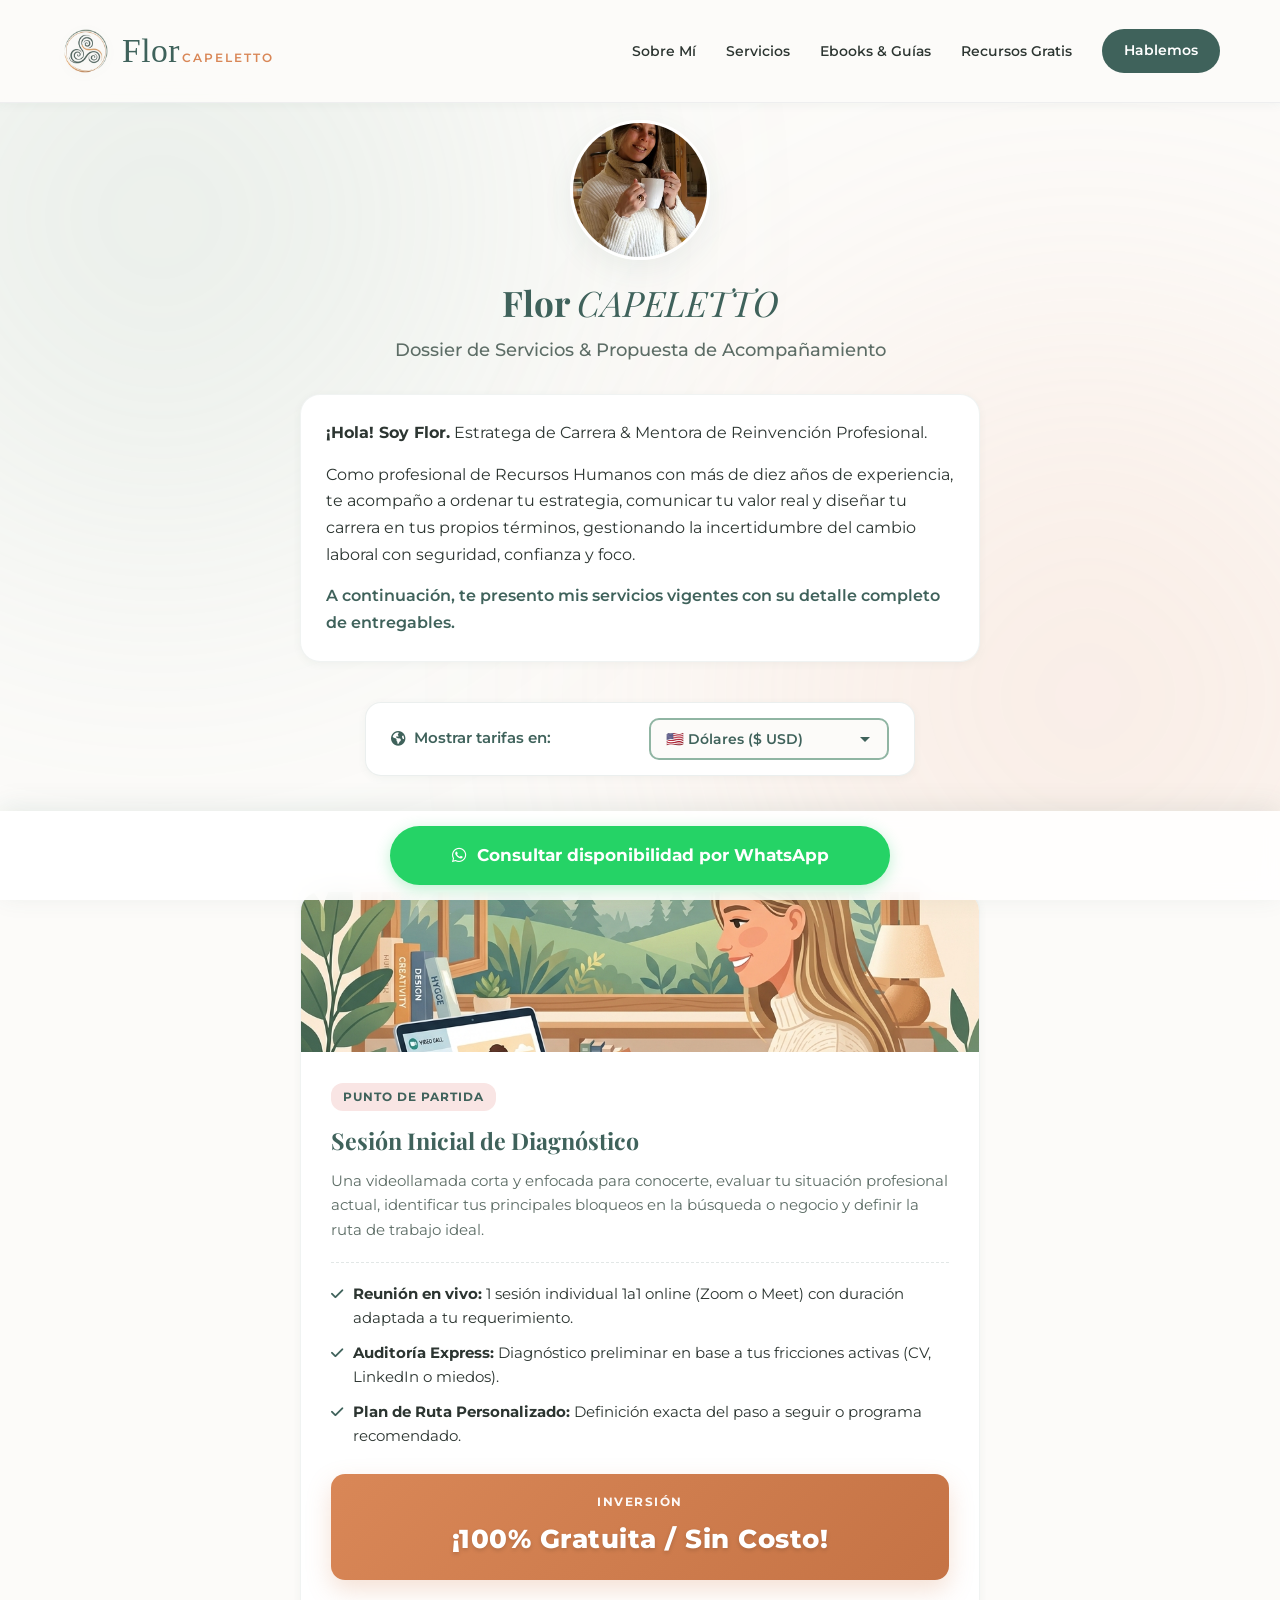
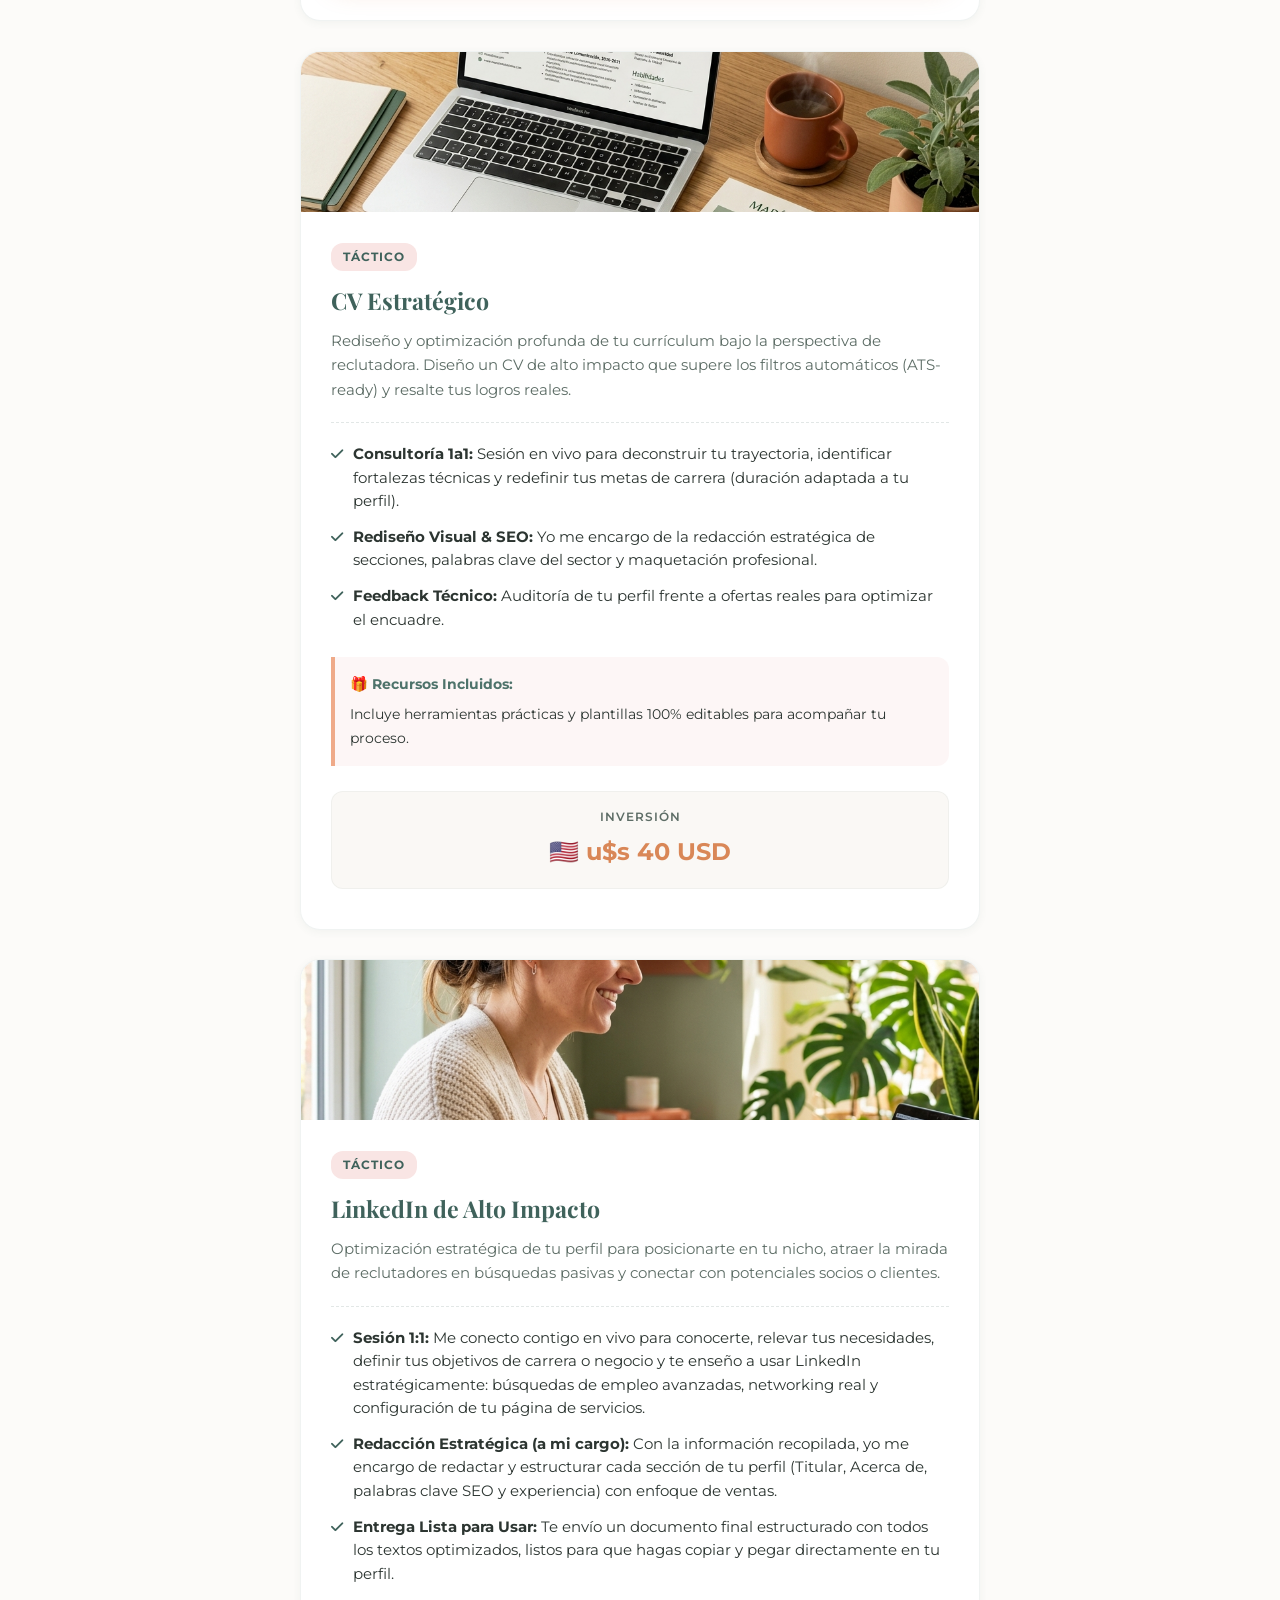
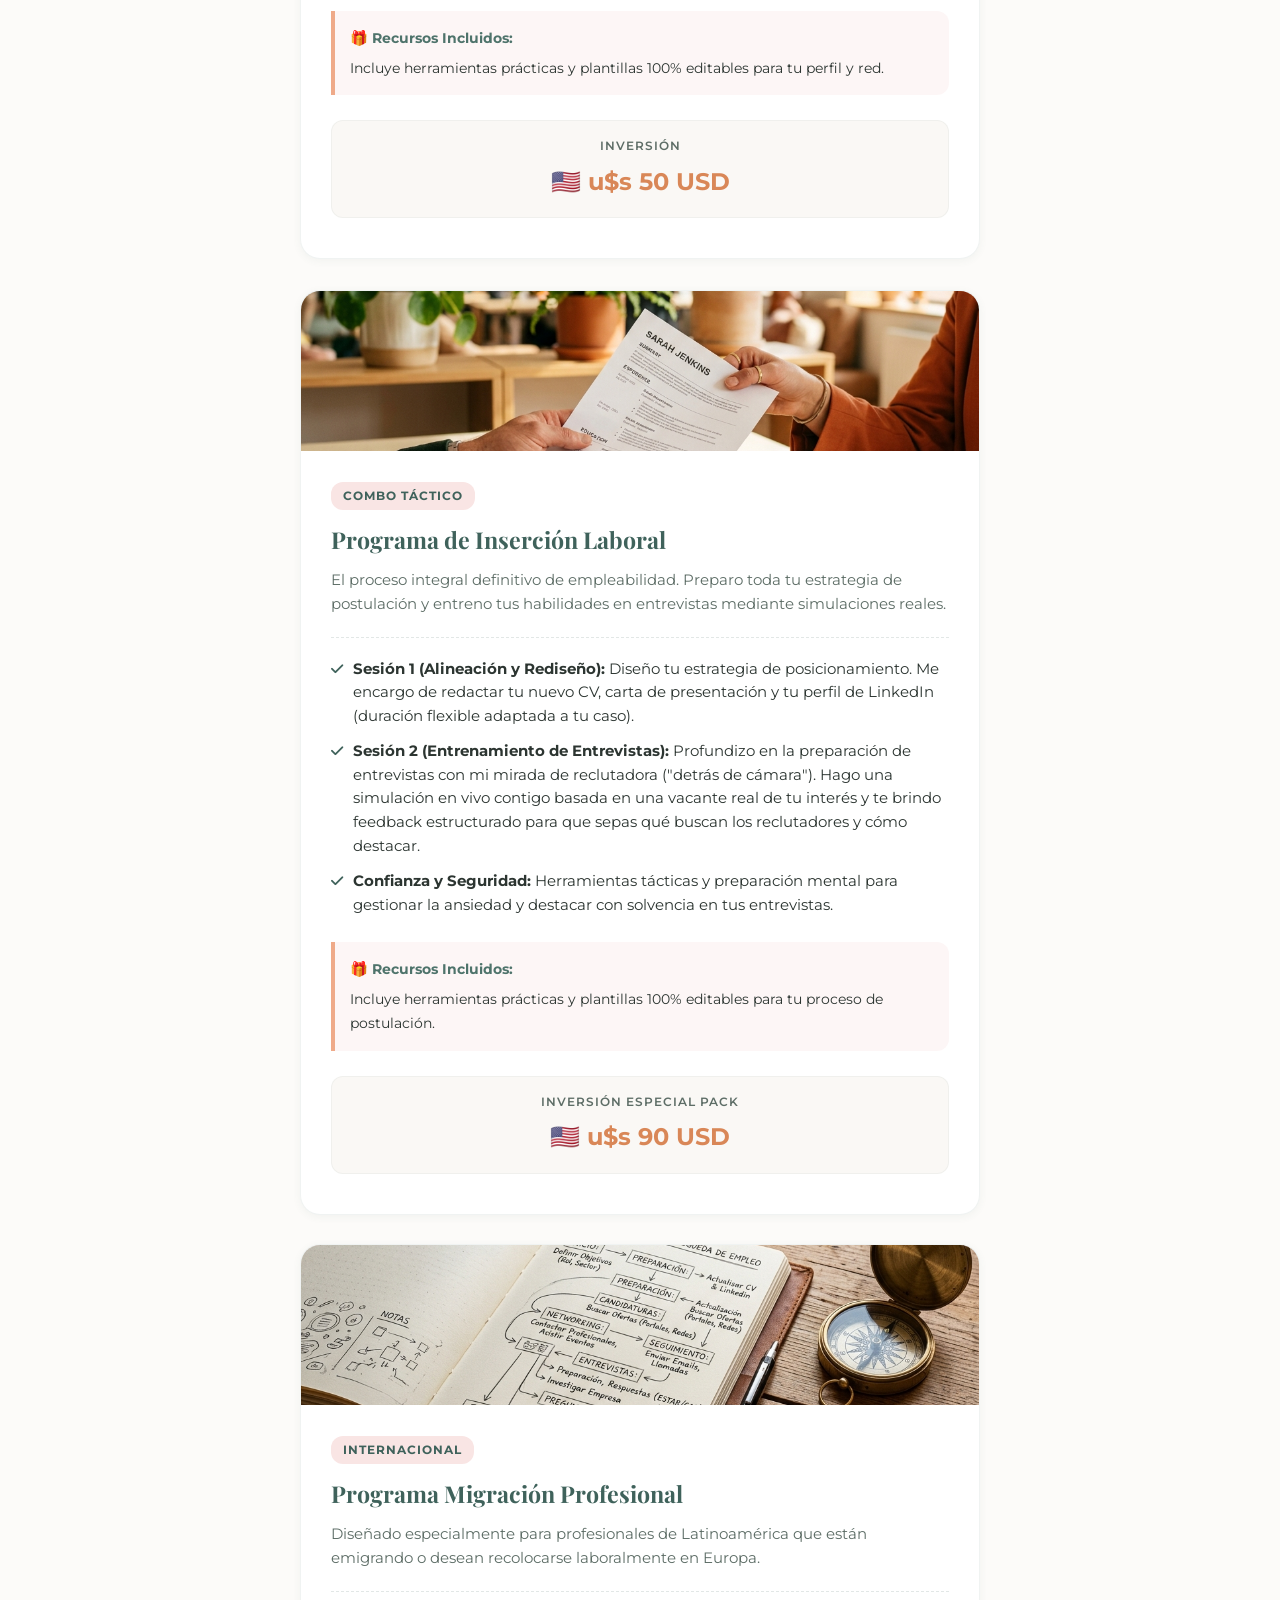
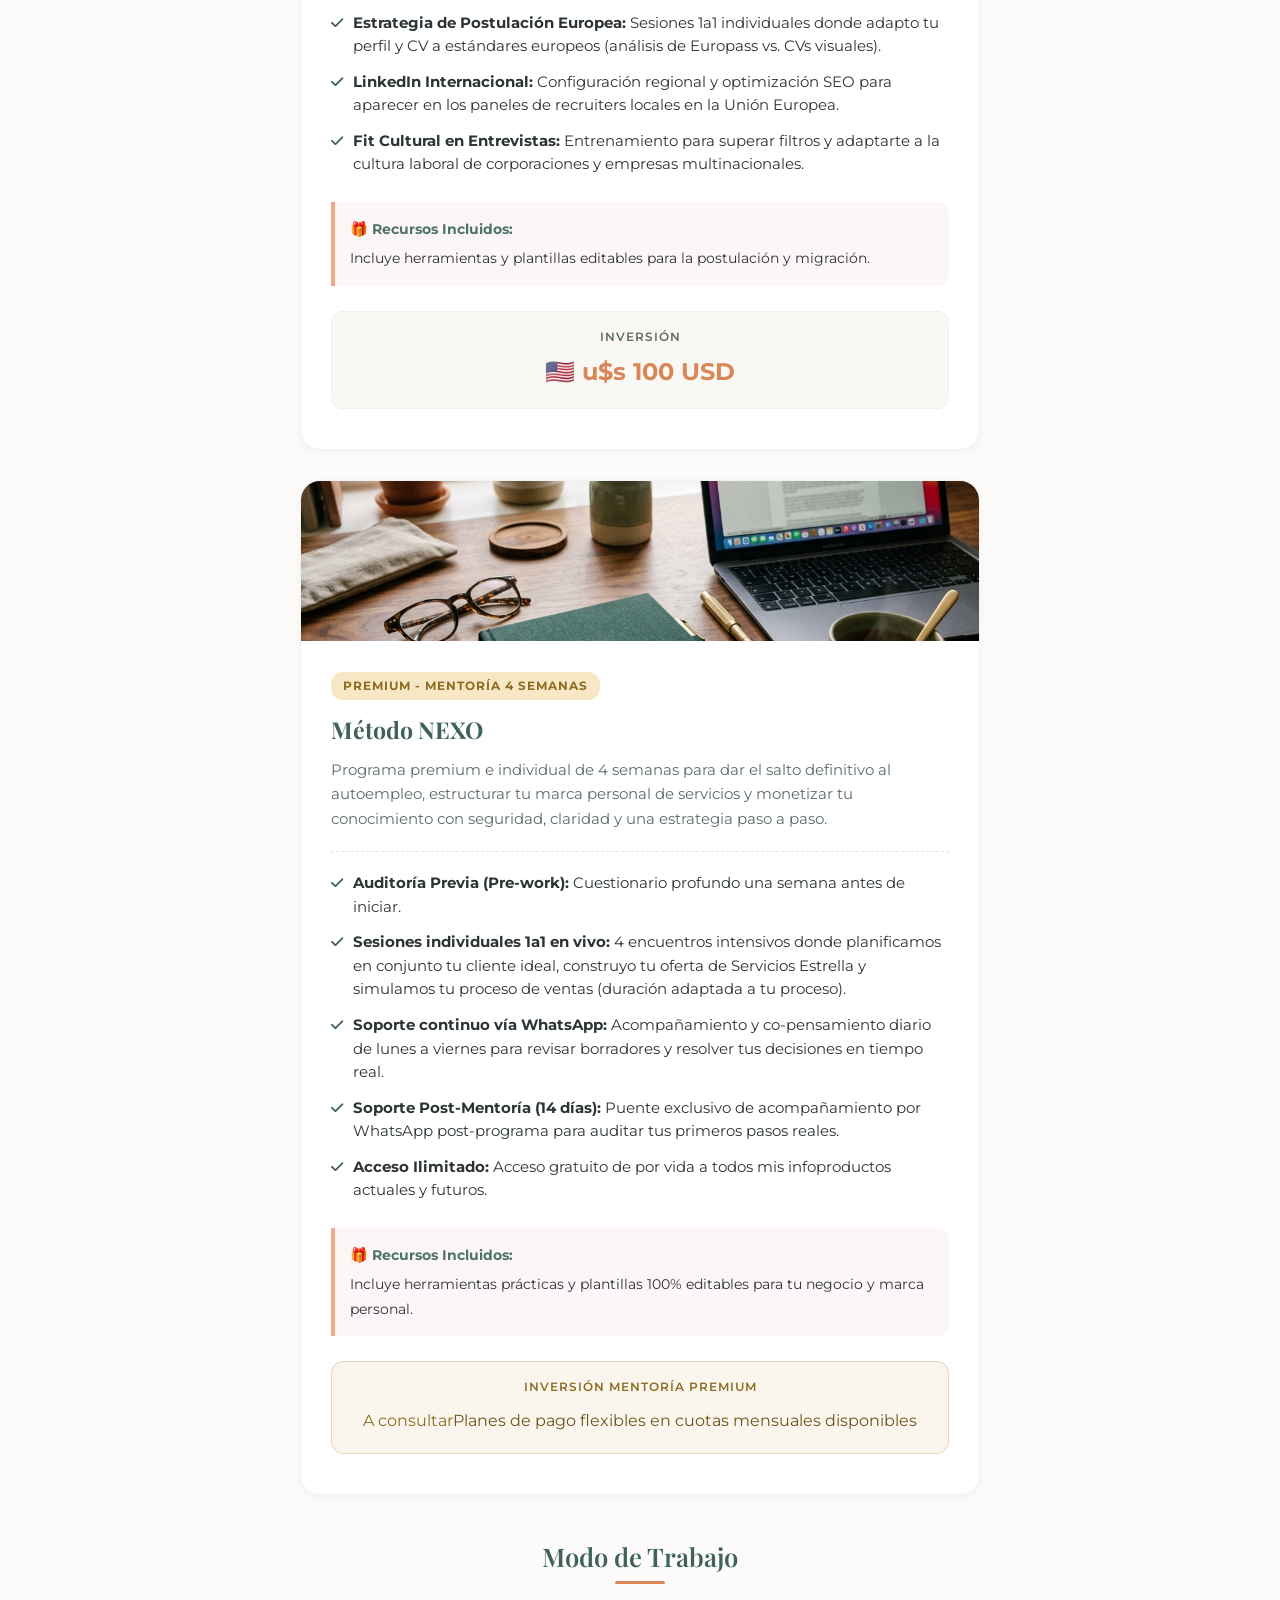
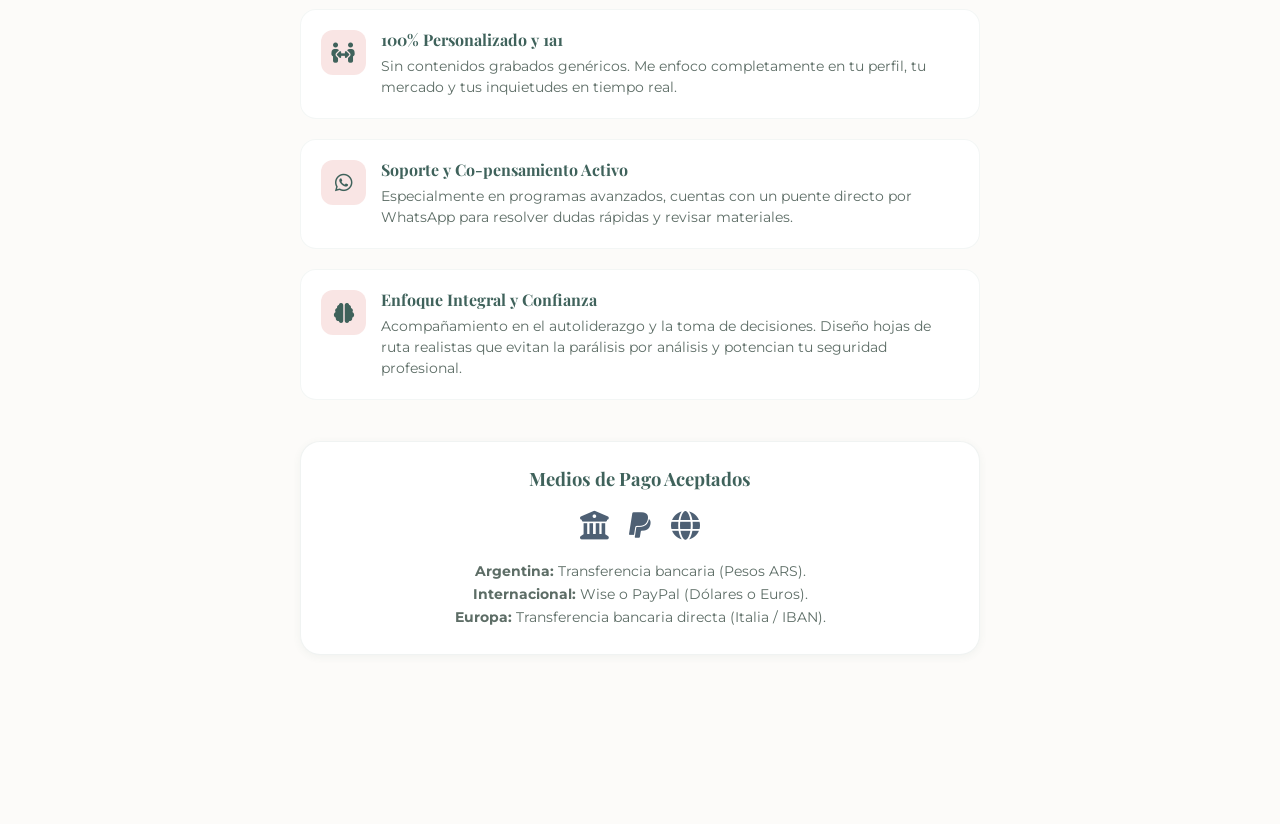
==== dossier.html @ c1564381 "Update dossier.html" ====
<!DOCTYPE html>
<html lang="es">
<head>
    <meta charset="UTF-8">
    <meta name="viewport" content="width=device-width, initial-scale=1.0">
    <title>Dossier de Servicios | Flor Capeletto</title>
    
    <!-- OpenGraph Tags for WhatsApp and Instagram previews -->
    <meta property="og:title" content="Dossier de Servicios & Precios | Flor Capeletto">
    <meta property="og:description" content="Mentorías 1a1, optimización de CV/LinkedIn e inserción laboral. Diseñemos tu camino de reinvención.">
    <meta property="og:image" content="https://florcapeletto.github.io/assets/zoom_session.png">
    <meta property="og:type" content="website">
    <meta property="og:url" content="https://florcapeletto.github.io/dossier.html">

    <!-- Favicon -->
    <link rel="icon" type="image/png" href="assets/logo_transparent.png">
    
    <!-- Google Fonts -->
    <link rel="preconnect" href="https://fonts.googleapis.com">
    <link rel="preconnect" href="https://fonts.gstatic.com" crossorigin>
    <link href="https://fonts.googleapis.com/css2?family=Montserrat:wght@300;400;500;600;700&family=Playfair+Display:ital,wght@0,400;0,500;0,600;0,700;1,400&display=swap" rel="stylesheet">
    
    <!-- FontAwesome Icons -->
    <link rel="stylesheet" href="https://cdnjs.cloudflare.com/ajax/libs/font-awesome/6.4.0/css/all.min.css">
    
    <!-- Custom CSS -->
    <link rel="stylesheet" href="styles.css">
    
    <style>
        /* Custom Styles for Dossier Layout */
        body {
            background-color: var(--bg-warm);
            color: var(--text-main);
            font-family: var(--font-body);
        }
        
        .dossier-container {
            max-width: 720px;
            margin: 0 auto;
            padding: 120px 20px 120px 20px;
        }
        
        .dossier-hero {
            text-align: center;
            margin-bottom: 40px;
        }
        
        .dossier-avatar-container {
            position: relative;
            width: 140px;
            height: 140px;
            margin: 0 auto 20px auto;
            border-radius: 50%;
            overflow: hidden;
            box-shadow: var(--shadow-md);
            border: 3px solid var(--white);
        }
        
        .dossier-avatar {
            width: 100%;
            height: 100%;
            object-fit: cover;
        }
        
        .dossier-brand {
            font-family: var(--font-title);
            font-size: 2.2rem;
            font-weight: 700;
            color: var(--primary);
            margin-bottom: 10px;
        }
        
        .dossier-brand span {
            font-family: 'Playfair Display', serif;
            font-style: italic;
            font-weight: 400;
        }
        
        .dossier-tagline {
            font-size: 1.1rem;
            color: var(--text-muted);
            line-height: 1.6;
            font-weight: 500;
            margin-bottom: 30px;
        }
        
        .dossier-intro-card {
            background-color: var(--white);
            border-radius: 20px;
            padding: 25px;
            border: 1px solid rgba(63, 98, 91, 0.08);
            box-shadow: var(--shadow-sm);
            margin-bottom: 40px;
            text-align: left;
            line-height: 1.7;
        }
        
        .dossier-intro-card p {
            margin-bottom: 15px;
            font-size: 0.98rem;
        }
        
        .dossier-intro-card p:last-child {
            margin-bottom: 0;
        }
        
        .dossier-section-title {
            font-family: var(--font-title);
            font-size: 1.6rem;
            color: var(--primary);
            margin: 45px 0 25px 0;
            text-align: center;
            position: relative;
        }
        
        .dossier-section-title::after {
            content: '';
            display: block;
            width: 50px;
            height: 3px;
            background-color: var(--accent);
            margin: 8px auto 0 auto;
            border-radius: 2px;
        }
        
        /* Currency Selector Styles */
        .currency-selector-section {
            margin-bottom: 30px;
        }
        
        .currency-selector-card {
            background-color: var(--white);
            border-radius: 16px;
            padding: 15px 25px;
            border: 1px solid rgba(63, 98, 91, 0.1);
            box-shadow: var(--shadow-sm);
            display: flex;
            align-items: center;
            justify-content: space-between;
            gap: 15px;
            margin: 0 auto;
            max-width: 550px;
        }
        
        .currency-selector-card label {
            font-size: 0.92rem;
            font-weight: 600;
            color: var(--primary);
            display: flex;
            align-items: center;
            gap: 8px;
            margin: 0;
        }
        
        .select-wrapper {
            position: relative;
            width: 240px;
        }
        
        .currency-select-field {
            width: 100%;
            padding: 10px 15px;
            font-family: var(--font-body);
            font-size: 0.9rem;
            font-weight: 600;
            color: var(--primary);
            background-color: var(--bg-warm);
            border: 2px solid var(--secondary);
            border-radius: 10px;
            cursor: pointer;
            outline: none;
            transition: var(--transition);
            appearance: none;
            -webkit-appearance: none;
            background-image: url("data:image/svg+xml;utf8,<svg fill='%233F625B' height='24' viewBox='0 0 24 24' width='24' xmlns='http://www.w3.org/2000/svg'><path d='M7 10l5 5 5-5z'/><path d='M0 0h24v24H0z' fill='none'/></svg>");
            background-repeat: no-repeat;
            background-position: right 10px center;
            padding-right: 35px;
        }
        
        .currency-select-field:focus {
            border-color: var(--primary);
            box-shadow: 0 0 0 3px rgba(63, 98, 91, 0.15);
        }
        
        /* Service Cards */
        .service-list-card {
            background-color: var(--white);
            border-radius: 20px;
            border: 1px solid rgba(63, 98, 91, 0.08);
            box-shadow: var(--shadow-sm);
            margin-bottom: 30px;
            overflow: hidden;
            transition: var(--transition);
        }
        
        .service-list-card:hover {
            transform: translateY(-3px);
            box-shadow: var(--shadow-md);
        }
        
        .service-header-banner {
            height: 160px;
            overflow: hidden;
            position: relative;
        }
        
        .service-banner-img {
            width: 100%;
            height: 100%;
            object-fit: cover;
        }
        
        .service-card-body {
            padding: 30px;
        }
        
        .service-card-tag {
            display: inline-block;
            font-size: 0.75rem;
            font-weight: 700;
            text-transform: uppercase;
            letter-spacing: 1px;
            color: var(--primary);
            background-color: var(--bg-rose);
            padding: 4px 12px;
            border-radius: 12px;
            margin-bottom: 15px;
        }
        
        .service-card-tag.premium {
            background-color: #F7E7C4;
            color: #8C6D23;
        }
        
        .service-card-title {
            font-size: 1.45rem;
            font-weight: 700;
            color: var(--primary);
            margin-bottom: 12px;
        }
        
        .service-card-desc {
            font-size: 0.96rem;
            color: var(--text-muted);
            line-height: 1.6;
            margin-bottom: 20px;
        }
        
        .service-card-includes {
            list-style: none;
            padding: 0;
            margin-bottom: 25px;
            border-top: 1px dashed rgba(63, 98, 91, 0.15);
            padding-top: 20px;
        }
        
        .service-card-includes li {
            font-size: 0.92rem;
            color: var(--text-main);
            margin-bottom: 12px;
            display: flex;
            align-items: flex-start;
            gap: 10px;
            line-height: 1.6;
        }
        
        .service-card-includes li i {
            color: var(--primary);
            margin-top: 4px;
            font-size: 0.88rem;
            flex-shrink: 0;
        }
        
        /* Highlight Editable Templates */
        .templates-highlight-box {
            background-color: rgba(249, 229, 228, 0.35);
            border-left: 4px solid var(--peach);
            padding: 15px;
            border-radius: 0 12px 12px 0;
            margin-bottom: 25px;
            font-size: 0.9rem;
        }
        
        .templates-highlight-box strong {
            color: var(--primary-light);
            display: block;
            margin-bottom: 5px;
            font-weight: 700;
        }
        
        /* Price Tag block */
        .service-price-block {
            background-color: #FAF8F5;
            border-radius: 12px;
            padding: 15px;
            margin-bottom: 10px;
            border: 1px solid rgba(63, 98, 91, 0.05);
            text-align: center;
        }
        
        .price-label {
            font-size: 0.75rem;
            text-transform: uppercase;
            letter-spacing: 1px;
            color: var(--text-muted);
            margin-bottom: 5px;
            font-weight: 600;
        }
        
        .price-value-container {
            display: flex;
            justify-content: center;
            align-items: center;
            min-height: 35px;
        }
        
        /* Multi-currency Displays */
        .price-display {
            display: none;
            font-size: 1.5rem;
            font-weight: 700;
            color: var(--accent);
            animation: fadeIn 0.3s ease;
        }
        
        .price-display.active {
            display: inline-block;
        }
        
        @keyframes fadeIn {
            from { opacity: 0; transform: translateY(2px); }
            to { opacity: 1; transform: translateY(0); }
        }
        
        /* Modes of work section */
        .work-mode-grid {
            display: grid;
            grid-template-columns: 1fr;
            gap: 20px;
            margin-bottom: 40px;
        }
        
        .work-mode-card {
            background-color: var(--white);
            border-radius: 16px;
            padding: 20px;
            border: 1px solid rgba(63, 98, 91, 0.06);
            display: flex;
            gap: 15px;
            align-items: flex-start;
        }
        
        .work-mode-icon-container {
            width: 45px;
            height: 45px;
            background-color: var(--bg-rose);
            border-radius: 12px;
            display: flex;
            align-items: center;
            justify-content: center;
            color: var(--primary);
            font-size: 1.25rem;
            flex-shrink: 0;
        }
        
        .work-mode-title {
            font-size: 1rem;
            font-weight: 700;
            color: var(--primary);
            margin-bottom: 5px;
        }
        
        .work-mode-desc {
            font-size: 0.88rem;
            color: var(--text-muted);
            line-height: 1.5;
        }
        
        /* Payment methods */
        .payment-methods-card {
            background-color: var(--white);
            border-radius: 20px;
            padding: 25px;
            border: 1px solid rgba(63, 98, 91, 0.08);
            box-shadow: var(--shadow-sm);
            margin-bottom: 50px;
            text-align: center;
        }
        
        .payment-icons {
            display: flex;
            justify-content: center;
            gap: 20px;
            margin: 20px 0;
            font-size: 1.8rem;
            color: var(--steel-blue);
        }
        
        .payment-icons i {
            transition: var(--transition);
        }
        
        .payment-icons i:hover {
            color: var(--primary);
            transform: scale(1.1);
        }
        
        .payment-desc {
            font-size: 0.9rem;
            color: var(--text-muted);
            line-height: 1.6;
        }
        
        /* Floating Sticky Call to Action Bar for Mobile */
        .sticky-cta-bar {
            position: fixed;
            bottom: 0;
            left: 0;
            width: 100%;
            background-color: rgba(255, 255, 255, 0.9);
            backdrop-filter: blur(10px);
            box-shadow: 0 -5px 25px rgba(63, 98, 91, 0.1);
            padding: 15px 20px;
            display: flex;
            justify-content: center;
            z-index: 1000;
        }
        
        .btn-dossier-whatsapp {
            display: flex;
            align-items: center;
            justify-content: center;
            gap: 10px;
            width: 100%;
            max-width: 500px;
            background-color: #25D366; /* WhatsApp color */
            color: var(--white);
            text-decoration: none;
            padding: 15px 25px;
            border-radius: 30px;
            font-weight: 700;
            font-size: 1.05rem;
            box-shadow: 0 4px 15px rgba(37, 211, 102, 0.3);
            transition: var(--transition);
            border: none;
            cursor: pointer;
        }
        
        .btn-dossier-whatsapp:hover {
            background-color: #20BA56;
            transform: translateY(-2px);
            box-shadow: 0 6px 20px rgba(37, 211, 102, 0.4);
            color: var(--white);
        }
        
        /* Header Scrolled Ajuste */
        .navbar.scrolled {
            box-shadow: 0 2px 10px rgba(63, 98, 91, 0.05);
            background-color: rgba(252, 251, 249, 0.95);
        }
        
        @media (max-width: 576px) {
            .dossier-container {
                padding: 100px 15px 120px 15px;
            }
            .dossier-brand {
                font-size: 1.8rem;
            }
            .dossier-section-title {
                font-size: 1.4rem;
            }
            .service-card-title {
                font-size: 1.2rem;
            }
            .currency-selector-card {
                flex-direction: column;
                align-items: stretch;
                padding: 15px;
            }
            .select-wrapper {
                width: 100%;
            }
        }
    </style>
</head>
<body>

    <!-- Floating Background Organic Blobs -->
    <div class="bg-blobs-container">
        <div class="bg-blob blob-salvia" style="opacity: 0.15;"></div>
        <div class="bg-blob blob-durazno" style="opacity: 0.15;"></div>
    </div>

    <!-- Sticky Navigation Bar -->
    <header class="navbar scrolled" id="navbar">
        <div class="navbar-container">
            <a href="index.html" class="navbar-logo-link" style="display: flex; align-items: center; gap: 10px;">
                <img src="assets/logo_transparent.png" alt="Flor Capeletto Logo" class="navbar-logo">
                <span class="brand-signature navbar-brand-logo">
                    <span class="brand-cursive">Flor</span>
                    <span class="brand-print">CAPELETTO</span>
                </span>
            </a>
            
            <button class="menu-toggle" id="mobile-menu-btn" aria-label="Abrir menú de navegación">
                <span class="bar"></span>
                <span class="bar"></span>
                <span class="bar"></span>
            </button>
            
            <nav class="nav-menu" id="nav-menu">
                <a href="index.html#sobre-mi" class="nav-item">Sobre Mí</a>
                <a href="servicios.html" class="nav-item">Servicios</a>
                <a href="index.html#ebooks" class="nav-item">Ebooks & Guías</a>
                <a href="index.html#recursos-gratis" class="nav-item">Recursos Gratis</a>
                <a href="index.html#contacto" class="nav-btn">Hablemos</a>
            </nav>
        </div>
    </header>

    <div class="dossier-container">
        <!-- Hero Header -->
        <header class="dossier-hero reveal-on-scroll">
            <div class="dossier-avatar-container">
                <img src="assets/flor_hero.jpg" alt="Flor Capeletto" class="dossier-avatar">
            </div>
            
            <h1 class="dossier-brand">Flor <span>CAPELETTO</span></h1>
            <p class="dossier-tagline">Dossier de Servicios & Propuesta de Acompañamiento</p>
            
            <div class="dossier-intro-card">
                <p><strong>¡Hola! Soy Flor.</strong> Estratega de Carrera & Mentora de Reinvención Profesional.</p>
                <p>Como profesional de Recursos Humanos con más de diez años de experiencia, te acompaño a ordenar tu estrategia, comunicar tu valor real y diseñar tu carrera en tus propios términos, gestionando la incertidumbre del cambio laboral con seguridad, confianza y foco.</p>
                <p style="margin-top: 10px; font-weight: 600; color: var(--primary);">A continuación, te presento mis servicios vigentes con su detalle completo de entregables.</p>
            </div>
        </header>

        <!-- Currency Selector Section -->
        <div class="currency-selector-section reveal-on-scroll">
            <div class="currency-selector-card">
                <label for="currency-select"><i class="fa-solid fa-earth-americas"></i> Mostrar tarifas en:</label>
                <div class="select-wrapper">
                    <select id="currency-select" class="currency-select-field">
                        <option value="ars">🇦🇷 Pesos Argentinos ($ ARS)</option>
                        <option value="usd">🇺🇸 Dólares ($ USD)</option>
                        <option value="eur">🇪🇺 Euros (€ EUR)</option>
                    </select>
                </div>
            </div>
        </div>

        <!-- Services Section Title -->
        <h2 class="dossier-section-title reveal-on-scroll">Propuestas de Trabajo</h2>

        <!-- Service 1: Sesion Inicial -->
        <div class="service-list-card reveal-on-scroll">
            <div class="service-header-banner">
                <img src="assets/zoom_session.png" alt="Sesión Inicial de Diagnóstico" class="service-banner-img">
            </div>
            <div class="service-card-body">
                <span class="service-card-tag">Punto de Partida</span>
                <h3 class="service-card-title">Sesión Inicial de Diagnóstico</h3>
                <p class="service-card-desc">Una videollamada corta y enfocada para conocerte, evaluar tu situación profesional actual, identificar tus principales bloqueos en la búsqueda o negocio y definir la ruta de trabajo ideal.</p>
                
                <ul class="service-card-includes">
                    <li><i class="fa-solid fa-check"></i> <span><strong>Reunión en vivo:</strong> 1 sesión individual 1a1 online (Zoom o Meet) con duración adaptada a tu requerimiento.</span></li>
                    <li><i class="fa-solid fa-check"></i> <span><strong>Auditoría Express:</strong> Diagnóstico preliminar en base a tus fricciones activas (CV, LinkedIn o miedos).</span></li>
                    <li><i class="fa-solid fa-check"></i> <span><strong>Plan de Ruta Personalizado:</strong> Definición exacta del paso a seguir o programa recomendado.</span></li>
                </ul>

                <div class="service-price-block" style="background: linear-gradient(135deg, var(--accent) 0%, var(--accent-hover) 100%); border: none; border-radius: 14px; padding: 18px 20px; margin-top: 15px; text-align: center; box-shadow: var(--shadow-accent);">
                    <div class="price-label" style="color: rgba(255, 255, 255, 0.95); font-weight: 700; letter-spacing: 1.5px; font-size: 0.75rem;">INVERSIÓN</div>
                    <div class="price-value-container">
                        <span class="price-primary" style="color: var(--white); font-size: 1.65rem; font-weight: 800; text-shadow: 0 2px 4px rgba(0,0,0,0.15); letter-spacing: 0.5px;">¡100% Gratuita / Sin Costo!</span>
                    </div>
                </div>
            </div>
        </div>

        <!-- Service 2: CV Estratégico -->
        <div class="service-list-card reveal-on-scroll">
            <div class="service-header-banner">
                <img src="assets/cv_session.png" alt="CV Estratégico" class="service-banner-img">
            </div>
            <div class="service-card-body">
                <span class="service-card-tag">Táctico</span>
                <h3 class="service-card-title">CV Estratégico</h3>
                <p class="service-card-desc">Rediseño y optimización profunda de tu currículum bajo la perspectiva de reclutadora. Diseño un CV de alto impacto que supere los filtros automáticos (ATS-ready) y resalte tus logros reales.</p>
                
                <ul class="service-card-includes">
                    <li><i class="fa-solid fa-check"></i> <span><strong>Consultoría 1a1:</strong> Sesión en vivo para deconstruir tu trayectoria, identificar fortalezas técnicas y redefinir tus metas de carrera (duración adaptada a tu perfil).</span></li>
                    <li><i class="fa-solid fa-check"></i> <span><strong>Rediseño Visual & SEO:</strong> Yo me encargo de la redacción estratégica de secciones, palabras clave del sector y maquetación profesional.</span></li>
                    <li><i class="fa-solid fa-check"></i> <span><strong>Feedback Técnico:</strong> Auditoría de tu perfil frente a ofertas reales para optimizar el encuadre.</span></li>
                </ul>

                <div class="templates-highlight-box">
                    <strong>🎁 Recursos Incluidos:</strong>
                    Incluye herramientas prácticas y plantillas 100% editables para acompañar tu proceso.
                </div>

                <div class="service-price-block">
                    <div class="price-label">Inversión</div>
                    <div class="price-value-container">
                        <span class="price-display" data-currency="ars">🇦🇷 $50.000 ARS</span>
                        <span class="price-display" data-currency="usd">🇺🇸 u$s 40 USD</span>
                        <span class="price-display" data-currency="eur">🇪🇺 €35 EUR</span>
                    </div>
                </div>
            </div>
        </div>

        <!-- Service 3: LinkedIn Optimizado -->
        <div class="service-list-card reveal-on-scroll">
            <div class="service-header-banner">
                <img src="assets/linkedin_session.png" alt="LinkedIn de Alto Impacto" class="service-banner-img">
            </div>
            <div class="service-card-body">
                <span class="service-card-tag">Táctico</span>
                <h3 class="service-card-title">LinkedIn de Alto Impacto</h3>
                <p class="service-card-desc">Optimización estratégica de tu perfil para posicionarte en tu nicho, atraer la mirada de reclutadores en búsquedas pasivas y conectar con potenciales socios o clientes.</p>
                
                <ul class="service-card-includes">
                    <li><i class="fa-solid fa-check"></i> <span><strong>Sesión 1:1:</strong> Me conecto contigo en vivo para conocerte, relevar tus necesidades, definir tus objetivos de carrera o negocio y te enseño a usar LinkedIn estratégicamente: búsquedas de empleo avanzadas, networking real y configuración de tu página de servicios.</span></li>
                    <li><i class="fa-solid fa-check"></i> <span><strong>Redacción Estratégica (a mi cargo):</strong> Con la información recopilada, yo me encargo de redactar y estructurar cada sección de tu perfil (Titular, Acerca de, palabras clave SEO y experiencia) con enfoque de ventas.</span></li>
                    <li><i class="fa-solid fa-check"></i> <span><strong>Entrega Lista para Usar:</strong> Te envío un documento final estructurado con todos los textos optimizados, listos para que hagas copiar y pegar directamente en tu perfil.</span></li>
                </ul>

                <div class="templates-highlight-box">
                    <strong>🎁 Recursos Incluidos:</strong>
                    Incluye herramientas prácticas y plantillas 100% editables para tu perfil y red.
                </div>

                <div class="service-price-block">
                    <div class="price-label">Inversión</div>
                    <div class="price-value-container">
                        <span class="price-display" data-currency="ars">🇦🇷 $60.000 ARS</span>
                        <span class="price-display" data-currency="usd">🇺🇸 u$s 50 USD</span>
                        <span class="price-display" data-currency="eur">🇪🇺 €45 EUR</span>
                    </div>
                </div>
            </div>
        </div>

        <!-- Service 4: Pack Inserción Completa -->
        <div class="service-list-card reveal-on-scroll">
            <div class="service-header-banner">
                <img src="assets/insercion_pack.png" alt="Programa de Inserción Laboral" class="service-banner-img">
            </div>
            <div class="service-card-body">
                <span class="service-card-tag">Combo Táctico</span>
                <h3 class="service-card-title">Programa de Inserción Laboral</h3>
                <p class="service-card-desc">El proceso integral definitivo de empleabilidad. Preparo toda tu estrategia de postulación y entreno tus habilidades en entrevistas mediante simulaciones reales.</p>
                
                <ul class="service-card-includes">
                    <li><i class="fa-solid fa-check"></i> <span><strong>Sesión 1 (Alineación y Rediseño):</strong> Diseño tu estrategia de posicionamiento. Me encargo de redactar tu nuevo CV, carta de presentación y tu perfil de LinkedIn (duración flexible adaptada a tu caso).</span></li>
                    <li><i class="fa-solid fa-check"></i> <span><strong>Sesión 2 (Entrenamiento de Entrevistas):</strong> Profundizo en la preparación de entrevistas con mi mirada de reclutadora ("detrás de cámara"). Hago una simulación en vivo contigo basada en una vacante real de tu interés y te brindo feedback estructurado para que sepas qué buscan los reclutadores y cómo destacar.</span></li>
                    <li><i class="fa-solid fa-check"></i> <span><strong>Confianza y Seguridad:</strong> Herramientas tácticas y preparación mental para gestionar la ansiedad y destacar con solvencia en tus entrevistas.</span></li>
                </ul>

                <div class="templates-highlight-box">
                    <strong>🎁 Recursos Incluidos:</strong>
                    Incluye herramientas prácticas y plantillas 100% editables para tu proceso de postulación.
                </div>

                <div class="service-price-block">
                    <div class="price-label">Inversión Especial Pack</div>
                    <div class="price-value-container">
                        <span class="price-display" data-currency="ars">🇦🇷 $100.000 ARS</span>
                        <span class="price-display" data-currency="usd">🇺🇸 u$s 90 USD</span>
                        <span class="price-display" data-currency="eur">🇪🇺 €80 EUR</span>
                    </div>
                </div>
            </div>
        </div>

        <!-- Service 5: Programa Migración -->
        <div class="service-list-card reveal-on-scroll">
            <div class="service-header-banner">
                <img src="assets/migracion_program.png" alt="Programa Migración y Búsqueda Laboral" class="service-banner-img">
            </div>
            <div class="service-card-body">
                <span class="service-card-tag">Internacional</span>
                <h3 class="service-card-title">Programa Migración Profesional</h3>
                <p class="service-card-desc">Diseñado especialmente para profesionales de Latinoamérica que están emigrando o desean recolocarse laboralmente en Europa.</p>
                
                <ul class="service-card-includes">
                    <li><i class="fa-solid fa-check"></i> <span><strong>Estrategia de Postulación Europea:</strong> Sesiones 1a1 individuales donde adapto tu perfil y CV a estándares europeos (análisis de Europass vs. CVs visuales).</span></li>
                    <li><i class="fa-solid fa-check"></i> <span><strong>LinkedIn Internacional:</strong> Configuración regional y optimización SEO para aparecer en los paneles de recruiters locales en la Unión Europea.</span></li>
                    <li><i class="fa-solid fa-check"></i> <span><strong>Fit Cultural en Entrevistas:</strong> Entrenamiento para superar filtros y adaptarte a la cultura laboral de corporaciones y empresas multinacionales.</span></li>
                </ul>

                <div class="templates-highlight-box">
                    <strong>🎁 Recursos Incluidos:</strong>
                    Incluye herramientas y plantillas editables para la postulación y migración.
                </div>

                <div class="service-price-block">
                    <div class="price-label">Inversión</div>
                    <div class="price-value-container">
                        <span class="price-display" data-currency="ars">🇦🇷 $100.000 ARS</span>
                        <span class="price-display" data-currency="usd">🇺🇸 u$s 100 USD</span>
                        <span class="price-display" data-currency="eur">🇪🇺 €90 EUR</span>
                    </div>
                </div>
            </div>
        </div>

        <!-- Service 6: Metodo Nexo -->
        <div class="service-list-card reveal-on-scroll">
            <div class="service-header-banner">
                <img src="assets/nexo_mentor.png" alt="Método NEXO" class="service-banner-img">
            </div>
            <div class="service-card-body">
                <span class="service-card-tag premium">Premium - Mentoría 4 Semanas</span>
                <h3 class="service-card-title">Método NEXO</h3>
                <p class="service-card-desc">Programa premium e individual de 4 semanas para dar el salto definitivo al autoempleo, estructurar tu marca personal de servicios y monetizar tu conocimiento con seguridad, claridad y una estrategia paso a paso.</p>
                
                <ul class="service-card-includes">
                    <li><i class="fa-solid fa-check"></i> <span><strong>Auditoría Previa (Pre-work):</strong> Cuestionario profundo una semana antes de iniciar.</span></li>
                    <li><i class="fa-solid fa-check"></i> <span><strong>Sesiones individuales 1a1 en vivo:</strong> 4 encuentros intensivos donde planificamos en conjunto tu cliente ideal, construyo tu oferta de Servicios Estrella y simulamos tu proceso de ventas (duración adaptada a tu proceso).</span></li>
                    <li><i class="fa-solid fa-check"></i> <span><strong>Soporte continuo vía WhatsApp:</strong> Acompañamiento y co-pensamiento diario de lunes a viernes para revisar borradores y resolver tus decisiones en tiempo real.</span></li>
                    <li><i class="fa-solid fa-check"></i> <span><strong>Soporte Post-Mentoría (14 días):</strong> Puente exclusivo de acompañamiento por WhatsApp post-programa para auditar tus primeros pasos reales.</span></li>
                    <li><i class="fa-solid fa-check"></i> <span><strong>Acceso Ilimitado:</strong> Acceso gratuito de por vida a todos mis infoproductos actuales y futuros.</span></li>
                </ul>

                <div class="templates-highlight-box">
                    <strong>🎁 Recursos Incluidos:</strong>
                    Incluye herramientas prácticas y plantillas 100% editables para tu negocio y marca personal.
                </div>

                <div class="service-price-block" style="background-color: #FAF6ED; border: 1px solid #E5D5B3;">
                    <div class="price-label" style="color: #8C6D23;">Inversión Mentoría Premium</div>
                    <div class="price-value-container">
                        <span class="price-primary" style="color: #8C6D23;">A consultar</span>
                        <span class="price-secondary-list" style="color: #6D541B;">Planes de pago flexibles en cuotas mensuales disponibles</span>
                    </div>
                </div>
            </div>
        </div>

        <!-- How We Work Section -->
        <h2 class="dossier-section-title reveal-on-scroll">Modo de Trabajo</h2>
        <div class="work-mode-grid">
            <!-- Item 1 -->
            <div class="work-mode-card reveal-on-scroll">
                <div class="work-mode-icon-container">
                    <i class="fa-solid fa-people-arrows"></i>
                </div>
                <div>
                    <h4 class="work-mode-title">100% Personalizado y 1a1</h4>
                    <p class="work-mode-desc">Sin contenidos grabados genéricos. Me enfoco completamente en tu perfil, tu mercado y tus inquietudes en tiempo real.</p>
                </div>
            </div>
            <!-- Item 2 -->
            <div class="work-mode-card reveal-on-scroll">
                <div class="work-mode-icon-container">
                    <i class="fa-brands fa-whatsapp"></i>
                </div>
                <div>
                    <h4 class="work-mode-title">Soporte y Co-pensamiento Activo</h4>
                    <p class="work-mode-desc">Especialmente en programas avanzados, cuentas con un puente directo por WhatsApp para resolver dudas rápidas y revisar materiales.</p>
                </div>
            </div>
            <!-- Item 3 -->
            <div class="work-mode-card reveal-on-scroll">
                <div class="work-mode-icon-container">
                    <i class="fa-solid fa-brain"></i>
                </div>
                <div>
                    <h4 class="work-mode-title">Enfoque Integral y Confianza</h4>
                    <p class="work-mode-desc">Acompañamiento en el autoliderazgo y la toma de decisiones. Diseño hojas de ruta realistas que evitan la parálisis por análisis y potencian tu seguridad profesional.</p>
                </div>
            </div>
        </div>

        <!-- Payments Section -->
        <div class="payment-methods-card reveal-on-scroll">
            <h3 class="work-mode-title" style="font-size: 1.15rem; margin-bottom: 10px;">Medios de Pago Aceptados</h3>
            <div class="payment-icons">
                <i class="fa-solid fa-building-columns" title="Transferencia Bancaria"></i>
                <i class="fa-brands fa-paypal" title="PayPal"></i>
                <i class="fa-solid fa-globe" title="Wise"></i>
            </div>
            <p class="payment-desc">
                <strong>Argentina:</strong> Transferencia bancaria (Pesos ARS).<br>
                <strong>Internacional:</strong> Wise o PayPal (Dólares o Euros).<br>
                <strong>Europa:</strong> Transferencia bancaria directa (Italia / IBAN).
            </p>
        </div>
    </div>

    <!-- Sticky Bottom CTA Bar -->
    <div class="sticky-cta-bar">
        <a href="https://wa.me/393445628917?text=¡Hola%20Flor!%20Vi%20tu%20dossier%20de%20servicios%20y%20me%20gustaría%20conversar%20sobre%20tus%20programas%20de%20acompañamiento." target="_blank" class="btn-dossier-whatsapp">
            <i class="fa-brands fa-whatsapp"></i>
            <span>Consultar disponibilidad por WhatsApp</span>
        </a>
    </div>

    <!-- Custom Scripts for Animation (Reveal), Mobile Menu and Currency Switching -->
    <script>
        // Simple Mobile Menu Toggle
        const menuBtn = document.getElementById('mobile-menu-btn');
        const navMenu = document.getElementById('nav-menu');
        if (menuBtn && navMenu) {
            menuBtn.addEventListener('click', () => {
                menuBtn.classList.toggle('active');
                navMenu.classList.toggle('active');
            });
        }

        // Currency Auto-Detection & Selector logic
        const currencySelect = document.getElementById('currency-select');
        
        function detectCurrency() {
            try {
                const tz = Intl.DateTimeFormat().resolvedOptions().timeZone;
                if (tz) {
                    const tzLower = tz.toLowerCase();
                    if (tzLower.includes("argentina") || tzLower.includes("buenos_aires") || tzLower.includes("cordoba") || tzLower.includes("salta")) {
                        return "ars";
                    }
                    if (tzLower.includes("europe") || tzLower.includes("rome") || tzLower.includes("madrid") || tzLower.includes("paris") || tzLower.includes("berlin") || tzLower.includes("london")) {
                        return "eur";
                    }
                }
            } catch (e) {
                console.error("Timezone detection failed:", e);
            }
            
            // Language Fallback
            const lang = navigator.language || navigator.userLanguage;
            if (lang && lang.toLowerCase().includes("ar")) {
                return "ars";
            }
            
            return "usd"; // Fallback default
        }

        function updatePrices(currency) {
            const priceElements = document.querySelectorAll('.price-display');
            priceElements.forEach(el => {
                if (el.getAttribute('data-currency') === currency) {
                    el.classList.add('active');
                } else {
                    el.classList.remove('active');
                }
            });
        }

        // Initialize currency on load
        if (currencySelect) {
            const detected = detectCurrency();
            currencySelect.value = detected;
            updatePrices(detected);

            currencySelect.addEventListener('change', (e) => {
                updatePrices(e.target.value);
            });
        }

        // Scroll Reveal logic matching the rest of the site
        const revealElements = document.querySelectorAll('.reveal-on-scroll');
        const observerOptions = {
            threshold: 0.1,
            rootMargin: '0px 0px -50px 0px'
        };

        const revealObserver = new IntersectionObserver((entries, observer) => {
            entries.forEach(entry => {
                if (entry.isIntersecting) {
                    entry.target.classList.add('active');
                    observer.unobserve(entry.target);
                }
            });
        }, observerOptions);

        revealElements.forEach(el => {
            // Ensure initial styling classes are set
            el.style.opacity = '0';
            el.style.transform = 'translateY(35px)';
            el.style.transition = 'opacity 0.8s cubic-bezier(0.215, 0.61, 0.355, 1), transform 0.8s cubic-bezier(0.215, 0.61, 0.355, 1)';
            
            // Add active class transition styling
            const style = document.createElement('style');
            style.innerHTML = `
                .reveal-on-scroll.active {
                    opacity: 1 !important;
                    transform: translateY(0) !important;
                }
            `;
            document.head.appendChild(style);

            revealObserver.observe(el);
        });
    </script>
</body>
</html>
---- styles.css ----
/* ==========================================================================
   Flor Capeletto - Sistema de Diseño CSS Premium
   ========================================================================== */

/* Variables y Tokens de Diseño */
:root {
    /* Paleta Orgánica Extraída del Logo y Colores de Marca */
    --primary: #3F625B;        /* Verde Bosque Profundo - Bienestar y Calma */
    --primary-light: #4E736B;  /* Verde Bosque Intermedio */
    --accent: #D98757;         /* Terracota Energético - Botones y CTAs Clave */
    --accent-hover: #C57345;   /* Terracota Oscurecido */
    --secondary: #90B5A3;      /* Verde Sabio Menta - Acentos Suaves */
    --steel-blue: #4E6074;     /* Azul Acero - Textos de Apoyo y Detalles */
    --peach: #EFAA89;          /* Durazno Melocotón - Tarjetas y Bordes Cálidos */
    
    /* Variantes de Fondo Sutiles */
    --bg-warm: #FCFBF9;        /* Tono Lino Cálido (Sacado del fondo original de tu logo) */
    --bg-rose: #F9E5E4;        /* Rosa Pastel - Secciones y Contrastes */
    --bg-lilac: #D8DAE7;       /* Lavanda Suave - Alternativo */
    --white: #FFFFFF;
    
    /* Textos */
    --text-main: #2C3531;      /* Gris Carbón Orgánico muy oscuro (Legible y suave) */
    --text-muted: #5D6D66;     /* Gris Menta Muted */
    --text-white: #FFFFFF;

    /* Sombras y Efectos */
    --shadow-sm: 0 2px 8px rgba(63, 98, 91, 0.06);
    --shadow-md: 0 10px 30px rgba(63, 98, 91, 0.08);
    --shadow-lg: 0 20px 40px rgba(63, 98, 91, 0.12);
    --shadow-accent: 0 10px 25px rgba(217, 135, 87, 0.25);
    
    /* Transiciones */
    --transition: all 0.35s cubic-bezier(0.4, 0, 0.2, 1);
    
    /* Fuentes */
    --font-title: 'Playfair Display', serif;
    --font-body: 'Montserrat', sans-serif;
}

/* Reset y Estilos Globales */
*, *::before, *::after {
    box-sizing: border-box;
    margin: 0;
    padding: 0;
}

html {
    scroll-behavior: smooth;
    font-size: 16px;
    -webkit-font-smoothing: antialiased;
    overflow-x: hidden;
    width: 100%;
}

section[id] {
    scroll-margin-top: 90px;
}

body {
    font-family: var(--font-body);
    background-color: var(--bg-warm);
    color: var(--text-main);
    line-height: 1.7;
    overflow-x: hidden;
}

/* Tipografía de Títulos */
h1, h2, h3, h4 {
    font-family: var(--font-title);
    font-weight: 600;
    color: var(--primary);
    line-height: 1.3;
}

a {
    text-decoration: none;
    color: inherit;
    transition: var(--transition);
}

/* Contenedores y Secciones */
section {
    padding: 100px 20px;
    position: relative;
}

.section-container {
    max-width: 1200px;
    margin: 0 auto;
    width: 100%;
}

.grid-2 {
    display: grid;
    grid-template-columns: 1fr 1fr;
    gap: 60px;
    align-items: center;
}

/* Encabezados de Sección */
.section-header {
    text-align: center;
    max-width: 700px;
    margin: 0 auto 60px auto;
}

.section-tagline {
    display: inline-block;
    font-size: 0.85rem;
    font-weight: 700;
    text-transform: uppercase;
    letter-spacing: 2px;
    color: var(--accent);
    margin-bottom: 12px;
}

.section-title {
    font-size: 2.5rem;
    margin-bottom: 20px;
}

.section-divider {
    width: 80px;
    height: 3px;
    background-color: var(--accent);
    margin: 0 auto 25px auto;
    border-radius: 2px;
}

.section-divider-left {
    width: 60px;
    height: 3px;
    background-color: var(--accent);
    margin: 0 0 25px 0;
    border-radius: 2px;
}

.section-description {
    font-size: 1.1rem;
    color: var(--text-muted);
}

/* Botones Premium */
.btn-primary {
    display: inline-block;
    padding: 15px 35px;
    background-color: var(--accent);
    color: var(--white);
    font-weight: 600;
    font-size: 0.95rem;
    border-radius: 50px;
    box-shadow: var(--shadow-accent);
    border: 2px solid var(--accent);
    cursor: pointer;
}

.btn-primary:hover {
    background-color: var(--accent-hover);
    border-color: var(--accent-hover);
    transform: translateY(-3px);
    box-shadow: 0 12px 30px rgba(217, 135, 87, 0.35);
}

.btn-secondary {
    display: inline-block;
    padding: 15px 35px;
    background-color: transparent;
    color: var(--primary);
    font-weight: 600;
    font-size: 0.95rem;
    border-radius: 50px;
    border: 2px solid var(--primary);
    cursor: pointer;
}

.btn-secondary:hover {
    background-color: var(--primary);
    color: var(--white);
    transform: translateY(-3px);
    box-shadow: var(--shadow-md);
}

/* Cabecera / Navbar Glassmorphism */
.navbar {
    position: fixed;
    top: 0;
    left: 0;
    width: 100%;
    z-index: 1000;
    background-color: rgba(252, 251, 249, 0.85);
    backdrop-filter: blur(15px);
    -webkit-backdrop-filter: blur(15px);
    transition: var(--transition);
    border-bottom: 1px solid rgba(78, 96, 116, 0.08);
}

.navbar.scrolled {
    padding: 10px 0;
    box-shadow: var(--shadow-sm);
    background-color: rgba(252, 251, 249, 0.94);
}

.navbar-container {
    max-width: 1200px;
    margin: 0 auto;
    display: flex;
    justify-content: space-between;
    align-items: center;
    padding: 15px 20px;
}

/* Logotipo */
.navbar-logo {
    height: 65px;
    width: auto;
    object-fit: contain;
    transition: var(--transition);
    filter: drop-shadow(0 2px 4px rgba(63, 98, 91, 0.06));
}

.navbar.scrolled .navbar-logo {
    height: 52px;
}

/* Enlaces del Menú */
.nav-menu {
    display: flex;
    align-items: center;
    gap: 30px;
}

.nav-item {
    font-size: 0.9rem;
    font-weight: 550;
    color: var(--text-main);
    position: relative;
    padding: 5px 0;
}

.nav-item::after {
    content: '';
    position: absolute;
    bottom: 0;
    left: 0;
    width: 0;
    height: 2px;
    background-color: var(--accent);
    transition: var(--transition);
}

.nav-item:hover {
    color: var(--primary);
}

.nav-item:hover::after {
    width: 100%;
}

.nav-btn {
    display: inline-block;
    padding: 10px 22px;
    background-color: var(--primary);
    color: var(--white);
    border-radius: 30px;
    font-size: 0.85rem;
    font-weight: 600;
}

.nav-btn:hover {
    background-color: var(--accent);
    transform: translateY(-2px);
    box-shadow: var(--shadow-sm);
}

/* Menú Móvil Hamburguesa */
.menu-toggle {
    display: none;
    background: none;
    border: none;
    cursor: pointer;
    flex-direction: column;
    justify-content: space-between;
    width: 25px;
    height: 18px;
}

.menu-toggle .bar {
    width: 100%;
    height: 2px;
    background-color: var(--primary);
    border-radius: 2px;
    transition: var(--transition);
}

/* Hero Section */
.hero {
    min-height: 100vh;
    display: flex;
    align-items: center;
    padding-top: 130px;
    padding-bottom: 60px;
    background: radial-gradient(circle at 80% 20%, rgba(144, 181, 163, 0.15) 0%, rgba(252, 251, 249, 0) 50%),
                radial-gradient(circle at 10% 80%, rgba(249, 229, 228, 0.25) 0%, rgba(252, 251, 249, 0) 60%);
}

.hero-container {
    max-width: 1200px;
    margin: 0 auto;
    width: 100%;
    display: grid;
    grid-template-columns: 1.2fr 0.8fr;
    gap: 40px;
    align-items: center;
    padding: 0 20px;
}

.hero-content {
    max-width: 650px;
}

.hero-badge {
    display: inline-block;
    padding: 8px 18px;
    background-color: rgba(63, 98, 91, 0.08);
    color: var(--primary);
    font-size: 0.75rem;
    font-weight: 700;
    border-radius: 50px;
    letter-spacing: 1.5px;
    margin-bottom: 25px;
    border: 1px solid rgba(63, 98, 91, 0.15);
}

.hero-title {
    font-size: 3.6rem;
    line-height: 1.15;
    margin-bottom: 25px;
    font-weight: 600;
}

.hero-title .text-highlight {
    color: var(--accent);
    font-family: 'Alex Brush', cursive;
    font-size: 1.55em; /* Script fonts are delicate, so we scale it up for maximum visual balance */
    font-style: normal;
    font-weight: 400;
    display: inline-block;
    transform: rotate(-3deg);
    margin-left: 8px;
    letter-spacing: 1px;
    vertical-align: middle;
    line-height: 0.8;
}

.hero-subtitle {
    font-size: 1.15rem;
    color: var(--text-muted);
    margin-bottom: 30px;
    line-height: 1.8;
}

.hero-specialization {
    font-size: 0.95rem;
    color: var(--text-muted);
    margin-bottom: 40px;
    line-height: 1.6;
    font-weight: 500;
    opacity: 0.9;
    border-left: 2px solid var(--accent);
    padding-left: 15px;
}

.hero-actions {
    display: flex;
    gap: 20px;
}

/* Contenedor del Retrato y Sello en el Hero */
.hero-image-wrapper {
    position: relative;
    display: flex;
    justify-content: center;
    align-items: center;
    z-index: 2;
    width: 100%;
    height: 500px; /* Altura adecuada para la composición de la silueta */
}

.hero-image-container {
    position: relative;
    width: 100%;
    max-width: 380px; /* Un poco más ancho para su pose sentada */
    height: 100%;
    display: flex;
    justify-content: center;
    align-items: flex-end; /* Alinear abajo para que no flote en el aire */
    z-index: 3;
}

/* Foto de Flor - Recorte Asimétrico y Bordes Redondeados Premium */
.hero-profile-photo {
    width: 100%;
    height: auto;
    aspect-ratio: 4/5;
    object-fit: cover; /* Recortar la imagen con fondo dentro del marco */
    object-position: top center;
    border-radius: 140px 24px 140px 24px; /* Forma de hoja orgánica y asimétrica */
    border: 6px solid var(--white); /* Borde blanco que separa la foto del fondo */
    box-shadow: var(--shadow-lg); /* Sombra elegante y profunda */
    z-index: 4;
    position: relative;
    transition: var(--transition);
}

.hero-profile-photo:hover {
    transform: translateY(-6px) scale(1.02);
    box-shadow: 0 25px 50px rgba(63, 98, 91, 0.18);
}

/* Manchas orgánicas de fondo (Integración fluida de acuarelas) */
.hero-organic-blob {
    position: absolute;
    border-radius: 50%;
    filter: blur(8px); /* Desenfoque suave para efecto acuarela */
    z-index: 1;
    pointer-events: none;
}

.hero-organic-blob.blob-1 {
    width: 320px;
    height: 320px;
    background: linear-gradient(135deg, rgba(144, 181, 163, 0.22) 0%, rgba(63, 98, 91, 0.15) 100%);
    border-radius: 60% 40% 30% 70% / 60% 30% 70% 40%;
    top: 5%;
    left: 10%;
    animation: blob-float-1 12s ease-in-out infinite alternate;
}

.hero-organic-blob.blob-2 {
    width: 260px;
    height: 260px;
    background: linear-gradient(135deg, rgba(239, 170, 137, 0.18) 0%, rgba(217, 135, 87, 0.12) 100%);
    border-radius: 40% 60% 50% 50% / 50% 40% 60% 50%;
    bottom: 15%;
    right: 5%;
    animation: blob-float-2 15s ease-in-out infinite alternate;
}

.hero-organic-blob.blob-3 {
    width: 150px;
    height: 150px;
    background: linear-gradient(135deg, rgba(249, 229, 228, 0.3) 0%, rgba(144, 181, 163, 0.1) 100%);
    border-radius: 50% 40% 60% 40% / 40% 50% 50% 60%;
    top: 40%;
    left: 0%;
    animation: blob-float-3 10s ease-in-out infinite alternate;
}

/* Animaciones de morfología y flotación para las manchas de fondo */
@keyframes blob-float-1 {
    0% {
        transform: translate(0, 0) scale(1) rotate(0deg);
        border-radius: 60% 40% 30% 70% / 60% 30% 70% 40%;
    }
    50% {
        border-radius: 50% 50% 40% 60% / 50% 60% 40% 50%;
    }
    100% {
        transform: translate(15px, -20px) scale(1.06) rotate(15deg);
        border-radius: 40% 60% 50% 50% / 60% 40% 60% 40%;
    }
}

@keyframes blob-float-2 {
    0% {
        transform: translate(0, 0) scale(1) rotate(0deg);
        border-radius: 40% 60% 50% 50% / 50% 40% 60% 50%;
    }
    50% {
        border-radius: 60% 40% 30% 70% / 50% 30% 70% 50%;
    }
    100% {
        transform: translate(-15px, 20px) scale(0.94) rotate(-20deg);
        border-radius: 50% 50% 60% 40% / 40% 60% 40% 60%;
    }
}

@keyframes blob-float-3 {
    0% {
        transform: translate(0, 0) scale(1) rotate(0deg);
    }
    100% {
        transform: translate(10px, 10px) scale(1.1) rotate(10deg);
    }
}

.hero-triskelion-seal {
    position: absolute;
    bottom: 25px;
    right: -20px;
    width: 76px;
    height: 76px;
    background: rgba(252, 251, 249, 0.9);
    backdrop-filter: blur(8px);
    -webkit-backdrop-filter: blur(8px);
    border-radius: 50%;
    display: flex;
    align-items: center;
    justify-content: center;
    box-shadow: 0 8px 24px rgba(63, 98, 91, 0.12);
    border: 1px solid rgba(63, 98, 91, 0.15);
    z-index: 10;
    cursor: pointer;
    transition: var(--transition);
    animation: pulse-soft 3.5s ease-in-out infinite;
}

.hero-triskelion-seal:hover {
    transform: scale(1.1) translateY(-2px);
    box-shadow: 0 12px 30px rgba(217, 135, 87, 0.25);
    border-color: var(--accent);
    background: var(--white);
}

.triskelion-seal-logo {
    width: 50px;
    height: 50px;
    object-fit: contain;
    opacity: 0.9;
    animation: spin-triskelion 12s linear infinite;
    transition: opacity 0.3s ease;
}

.hero-triskelion-seal:hover .triskelion-seal-logo {
    animation-duration: 2.5s;
    opacity: 1;
}

@keyframes spin-triskelion {
    from {
        transform: rotate(0deg);
    }
    to {
        transform: rotate(360deg);
    }
}

@keyframes pulse-soft {
    0% { transform: scale(1) translateY(0); box-shadow: 0 4px 15px rgba(63, 98, 91, 0.08); }
    50% { transform: scale(1.06) translateY(-4px); box-shadow: 0 12px 28px rgba(63, 98, 91, 0.18); }
    100% { transform: scale(1) translateY(0); box-shadow: 0 4px 15px rgba(63, 98, 91, 0.08); }
}

/* Logotipo de Firma Personal Premium - Limpio y Moderno */
.brand-signature {
    display: inline-flex;
    align-items: baseline; /* Alinear exactamente en la misma línea base */
    line-height: 1;
}

.brand-signature .brand-cursive {
    font-family: 'Oooh Baby', cursive; /* Firma manuscrita fina y sutil estilo Laura Ribas */
    font-size: 2.6rem;
    font-weight: 400;
    font-style: normal;
    color: var(--primary);
    display: inline-block;
    letter-spacing: 0.5px;
    line-height: 1;
    margin: 0;
}

.brand-signature .brand-print {
    font-family: var(--font-body);
    font-size: 0.9rem;
    font-weight: 600;
    color: var(--accent); /* Color terracota de marca */
    letter-spacing: 4px; /* Separación elegante */
    text-transform: uppercase;
    display: inline-block;
    margin-left: 6px;
    margin-top: 0;
}

/* Navbar Logo Scaling */
.navbar-brand-logo {
    transition: opacity 0.3s ease, transform 0.35s cubic-bezier(0.25, 0.46, 0.45, 0.94);
    opacity: 0;
    transform: translateX(-10px);
    pointer-events: none;
    display: inline-flex;
    align-items: baseline; /* Mantener la alineación base en el scroll */
}

.navbar.scrolled .navbar-brand-logo {
    opacity: 1;
    transform: translateX(0);
    pointer-events: auto;
}

.navbar-brand-logo .brand-cursive {
    font-size: 2.5rem;
}

.navbar-brand-logo .brand-print {
    font-size: 0.85rem;
    letter-spacing: 3px;
    margin-left: 4px;
}

/* Navbar Scrolled State Scaling */
.navbar.scrolled .navbar-brand-logo .brand-cursive {
    font-size: 2.1rem;
}

.navbar.scrolled .navbar-brand-logo .brand-print {
    font-size: 0.78rem;
    letter-spacing: 2px;
    margin-left: 2px;
}

/* Hero Brand Signature Styling - Estilo Laura Ribas Horizontal */
.hero-brand-signature-container {
    margin-bottom: 25px;
    display: flex;
    flex-direction: column;
    align-items: flex-start;
    gap: 24px; /* Espacio vertical ampliado para evitar solapamiento con la firma */
}

.hero-brand-signature-container .brand-signature {
    display: inline-flex;
    align-items: baseline; /* Alinear exactamente las bases del nombre y apellido */
    gap: 12px; /* Espacio horizontal entre Flor y CAPELETTO */
    line-height: 1;
}

.hero-brand-signature-container .brand-cursive {
    font-family: 'Oooh Baby', cursive; /* Firma sutil y fina estilo Laura Ribas */
    font-size: 5.8rem;
    font-weight: 400;
    color: var(--primary);
    line-height: 1;
    margin: 0;
    display: inline-block;
}

.hero-brand-signature-container .brand-print {
    font-family: var(--font-body);
    font-size: 1.45rem;
    font-weight: 600;
    color: var(--accent);
    letter-spacing: 6px;
    text-transform: uppercase;
    line-height: 1;
}

.hero-brand-role-signature {
    font-family: var(--font-body);
    font-size: 0.72rem;
    font-weight: 600;
    color: var(--text-muted);
    letter-spacing: 2px;
    text-transform: uppercase;
    line-height: 1;
    margin-left: 10px; /* Ligero desplazamiento para equilibrio visual */
}

/* Sección Método */
.metodo {
    background-color: var(--white); /* Fondo blanco puro para contraste nítido con el Hero y Quién Soy */
    border-top: 1px solid rgba(78, 96, 116, 0.06);
    border-bottom: 1px solid rgba(78, 96, 116, 0.06);
}

.metodo-grid {
    display: grid;
    grid-template-columns: repeat(3, 1fr);
    gap: 30px;
}

.metodo-card {
    background-color: var(--white);
    padding: 50px 35px;
    border-radius: 20px;
    box-shadow: var(--shadow-sm);
    transition: var(--transition);
    border: 1px solid rgba(63, 98, 91, 0.05);
    display: flex;
    flex-direction: column;
}

.metodo-card:hover {
    transform: translateY(-8px);
    box-shadow: var(--shadow-lg);
    border-color: rgba(63, 98, 91, 0.15);
}

/* Pilar Destacado en el Centro */
.metodo-card.highlighted {
    background-color: var(--primary);
    color: var(--white);
    border-color: var(--primary);
    transform: scale(1.03);
    box-shadow: var(--shadow-md);
}

.metodo-card.highlighted:hover {
    transform: translateY(-8px) scale(1.03);
    box-shadow: var(--shadow-lg);
}

.metodo-card.highlighted h3,
.metodo-card.highlighted p,
.metodo-card.highlighted .card-subtitle {
    color: var(--white);
}

.card-icon-wrapper {
    width: 60px;
    height: 60px;
    border-radius: 15px;
    background-color: rgba(63, 98, 91, 0.08);
    color: var(--primary);
    display: flex;
    justify-content: center;
    align-items: center;
    font-size: 1.8rem;
    margin-bottom: 15px;
    transition: var(--transition);
}

.metodo-card.highlighted .card-icon-wrapper {
    background-color: rgba(255, 255, 255, 0.12);
    color: var(--white);
}

.metodo-card h3 {
    font-size: 1.5rem;
    margin-bottom: 8px;
}

.card-subtitle {
    font-size: 0.85rem;
    font-weight: 600;
    color: var(--accent);
    margin-bottom: 25px;
    text-transform: uppercase;
    letter-spacing: 1px;
}

.metodo-card.highlighted .card-subtitle {
    color: var(--peach);
}

.card-list {
    list-style: none;
    display: flex;
    flex-direction: column;
    gap: 15px;
}

.card-list li {
    font-size: 0.95rem;
    display: flex;
    align-items: flex-start;
    gap: 12px;
}

.card-list li i {
    color: var(--accent);
    margin-top: 5px;
    font-size: 0.9rem;
}

.metodo-card.highlighted .card-list li i {
    color: var(--peach);
}

.quien-soy {
    background-color: rgba(144, 181, 163, 0.15); /* Contraste verde sabio menta suave y elegante */
    border-top: 1px solid rgba(144, 181, 163, 0.2);
    border-bottom: 1px solid rgba(144, 181, 163, 0.2);
    padding: 80px 20px;
    position: relative;
    overflow: hidden;
}

.quien-soy .grid-2 {
    grid-template-columns: 1.1fr 0.9fr;
    align-items: center; /* Centrado vertical */
}

.quien-soy-image-container {
    width: 100%;
    max-width: 580px;
    margin: 0 auto;
    position: relative;
    z-index: 5;
}

.quien-soy-photo {
    width: 100%;
    max-height: 580px;
    object-fit: contain;
    z-index: 2;
    position: relative;
    /* Sombras organicas adaptadas al contorno transparente de la foto */
    filter: drop-shadow(0 15px 30px rgba(63, 98, 91, 0.12));
    /* Mascara de desvanecimiento suave para disimular el corte inferior de las piernas */
    -webkit-mask-image: linear-gradient(to bottom, rgba(0,0,0,1) 76%, rgba(0,0,0,0) 100%);
    mask-image: linear-gradient(to bottom, rgba(0,0,0,1) 76%, rgba(0,0,0,0) 100%);
}

/* Sobre Mí - Sección Dinámica y Balanceada Sin Foto */
.sobre-mi-header-container {
    text-align: center;
    margin-bottom: 45px;
    position: relative;
    z-index: 5;
}

.sobre-mi-header-container .section-title {
    margin-bottom: 10px;
}

.sobre-mi-header-container .bio-subtitle {
    font-family: var(--font-body);
    font-weight: 600;
    font-size: 1.15rem;
    color: var(--accent);
    margin-top: 5px;
}

.sobre-mi-grid {
    display: grid;
    grid-template-columns: 1.05fr 0.95fr;
    gap: 45px;
    align-items: stretch;
    position: relative;
    z-index: 5;
}

.sobre-mi-left-col {
    display: flex;
    flex-direction: column;
    gap: 30px;
}

.bio-card {
    background-color: var(--white);
    border: 1px solid rgba(144, 181, 163, 0.18);
    border-radius: 16px;
    padding: 35px;
    box-shadow: 0 10px 30px rgba(63, 98, 91, 0.03);
    font-size: 0.96rem;
    line-height: 1.75;
    display: flex;
    flex-direction: column;
    gap: 15px;
}

.sobre-mi-fact-sheet {
    background-color: #fdfbf7; /* Fondo cálido tipo papel marfil */
    border: 1px dashed rgba(217, 135, 87, 0.45); /* Borde punteado terracota */
    border-radius: 12px;
    padding: 22px 28px;
    box-shadow: 2px 6px 20px rgba(63, 98, 91, 0.03);
    transform: rotate(-0.5deg); /* Ligera rotación orgánica */
    max-width: 460px;
    width: 100%;
    align-self: flex-start;
    position: relative;
    transition: transform 0.3s ease, box-shadow 0.3s ease;
}

.sobre-mi-fact-sheet:hover {
    transform: rotate(0deg) scale(1.01);
    box-shadow: 4px 8px 25px rgba(63, 98, 91, 0.06);
}

.note-list {
    list-style: none;
    padding: 0;
    margin: 0;
    display: flex;
    flex-direction: column;
    gap: 14px;
}

.note-list li {
    display: flex;
    align-items: flex-start;
    gap: 12px;
}

.check-handwritten {
    color: var(--accent); /* Terracota */
    font-size: 0.8rem;
    margin-top: 6px; /* Alinear con el texto cursivo */
    flex-shrink: 0;
}

.note-text {
    font-family: 'Oooh Baby', cursive;
    font-size: 1.35rem; /* La tipografía manuscrita es fina y requiere mayor tamaño */
    color: var(--primary); /* Verde bosque */
    line-height: 1.35;
    font-weight: 500;
}

.note-text strong {
    font-family: var(--font-body); /* Montserrat */
    font-size: 0.72rem;
    font-weight: 700;
    color: var(--accent); /* Terracota */
    text-transform: uppercase;
    letter-spacing: 0.8px;
    margin-right: 6px;
    display: inline-block;
    vertical-align: middle;
}

@media (max-width: 480px) {
    .sobre-mi-fact-sheet {
        padding: 18px 20px;
        transform: rotate(0deg); /* Quitar rotación en móviles muy pequeños */
    }
    .note-text {
        font-size: 1.25rem;
    }
}

.sobre-mi-right-col {
    display: flex;
    flex-direction: column;
    gap: 20px;
    background-color: var(--white);
    border: 1px solid rgba(144, 181, 163, 0.18);
    border-radius: 16px;
    padding: 35px;
    box-shadow: 0 10px 30px rgba(63, 98, 91, 0.03);
}

.accompagnamiento-title {
    font-size: 1.15rem;
    color: var(--primary);
    font-weight: 600;
    margin-bottom: 5px;
}

.accompagnamiento-desc {
    font-size: 0.92rem;
    color: var(--text-muted);
    line-height: 1.5;
}

.pillars-container {
    display: flex;
    flex-direction: column;
    gap: 18px;
    margin: 10px 0;
}

.pillar-card {
    display: flex;
    align-items: flex-start;
    gap: 18px;
    padding: 16px 20px;
    border-radius: 12px;
    background-color: rgba(144, 181, 163, 0.05);
    border: 1px solid rgba(144, 181, 163, 0.12);
    transition: var(--transition);
}

.pillar-card:hover {
    transform: translateX(5px);
    background-color: rgba(144, 181, 163, 0.09);
    border-color: rgba(144, 181, 163, 0.25);
    box-shadow: 0 5px 15px rgba(63, 98, 91, 0.04);
}

.pillar-icon {
    font-size: 1.45rem;
    color: var(--accent);
    margin-top: 2px;
}

.pillar-info h5 {
    font-size: 0.98rem;
    font-weight: 600;
    color: var(--primary);
    margin-bottom: 4px;
}

.pillar-info p {
    font-size: 0.88rem;
    color: var(--text-main);
    line-height: 1.45;
}

.sobre-mi-cta-wrapper {
    border-top: 1px solid rgba(144, 181, 163, 0.15);
    padding-top: 22px;
    margin-top: 10px;
    display: flex;
    flex-direction: column;
    gap: 15px;
}

.sobre-mi-cta-wrapper .cta-text {
    font-size: 0.92rem;
    color: var(--text-main);
    font-weight: 500;
    line-height: 1.5;
}

.sobre-mi-cta-wrapper .btn-primary {
    align-self: flex-start;
    padding: 12px 28px;
    font-size: 0.9rem;
}

/* Banner de Estadísticas Horizontal */
.sobre-mi-stats-banner {
    display: flex;
    justify-content: space-around;
    align-items: center;
    background-color: var(--primary);
    color: var(--text-white);
    border-radius: 16px;
    padding: 35px 25px;
    margin-top: 60px;
    box-shadow: var(--shadow-md);
    position: relative;
    z-index: 5;
}

.stat-banner-item {
    flex: 1;
    text-align: center;
    padding: 0 20px;
}

.stat-banner-num {
    display: block;
    font-family: var(--font-title);
    font-size: 2.3rem;
    font-weight: 700;
    color: var(--peach);
    margin-bottom: 5px;
    line-height: 1;
}

.stat-banner-lbl {
    display: block;
    font-size: 0.86rem;
    color: rgba(255, 255, 255, 0.85);
    line-height: 1.4;
    font-weight: 500;
}

.stat-banner-divider {
    width: 1px;
    height: 55px;
    background-color: rgba(255, 255, 255, 0.15);
}

/* Responsividad para la sección Sobre Mí */
@media (max-width: 991px) {
    .sobre-mi-grid {
        grid-template-columns: 1fr;
        gap: 35px;
    }
    
    .sobre-mi-stats-banner {
        flex-direction: column;
        gap: 30px;
        padding: 40px 20px;
    }
    
    .stat-banner-divider {
        width: 80%;
        height: 1px;
        margin: 0 auto;
    }
}

.quien-soy-content {
    background-color: transparent;
    padding: 20px 0;
    position: relative;
    z-index: 3;
}

.bio-paragraphs {
    display: flex;
    flex-direction: column;
    gap: 16px;
    font-size: 0.95rem;
    color: var(--text-main);
    line-height: 1.7;
}

.bio-paragraphs strong {
    color: var(--primary);
    font-weight: 600;
}

/* Sección Recursos e Infoproductos */
.recursos {
    background-color: var(--bg-warm);
    border-top: 1px solid rgba(78, 96, 116, 0.08);
    border-bottom: 1px solid rgba(78, 96, 116, 0.08);
}

/* Tabs Filtros */
.recursos-tabs {
    display: flex;
    justify-content: center;
    gap: 15px;
    margin-bottom: 50px;
}

.tab-btn {
    padding: 10px 24px;
    border: 1px solid rgba(78, 96, 116, 0.15);
    background-color: var(--white);
    color: var(--text-muted);
    font-family: var(--font-body);
    font-weight: 600;
    font-size: 0.9rem;
    border-radius: 30px;
    cursor: pointer;
    transition: var(--transition);
}

.tab-btn:hover, .tab-btn.active {
    background-color: var(--primary);
    color: var(--white);
    border-color: var(--primary);
    box-shadow: var(--shadow-sm);
}

/* Grid de Recursos */
.recursos-grid {
    display: grid;
    grid-template-columns: repeat(2, 1fr);
    gap: 40px;
}

.recursos-grid-3 {
    display: grid;
    grid-template-columns: repeat(3, 1fr);
    gap: 30px;
}

.recursos-grid-2 {
    display: grid;
    grid-template-columns: repeat(2, 1fr);
    gap: 40px;
}

.recurso-card {
    background-color: var(--white);
    border-radius: 20px;
    box-shadow: var(--shadow-sm);
    border: 1px solid rgba(78, 96, 116, 0.05);
    position: relative;
    overflow: hidden;
    display: flex;
    flex-direction: column;
    transition: var(--transition);
}

.recurso-card:hover {
    transform: translateY(-5px);
    box-shadow: var(--shadow-lg);
    border-color: rgba(144, 181, 163, 0.2);
}

.recurso-badge {
    position: absolute;
    top: 20px;
    right: 20px;
    padding: 6px 14px;
    border-radius: 30px;
    font-size: 0.7rem;
    font-weight: 700;
    letter-spacing: 1px;
}

.recurso-badge.free {
    background-color: rgba(144, 181, 163, 0.15);
    color: var(--primary);
}

.recurso-badge.premium {
    background-color: rgba(217, 135, 87, 0.12);
    color: var(--accent);
}

.recurso-icon-bg {
    height: 120px;
    background-color: rgba(63, 98, 91, 0.04);
    display: flex;
    justify-content: center;
    align-items: center;
    font-size: 3.5rem;
    color: var(--primary);
    border-bottom: 1px solid rgba(63, 98, 91, 0.04);
}

.recurso-card:hover .recurso-icon-bg {
    background-color: rgba(63, 98, 91, 0.06);
}

.recurso-card:nth-child(even) .recurso-icon-bg {
    color: var(--accent);
}

.recurso-card-content {
    padding: 35px;
    display: flex;
    flex-direction: column;
    flex-grow: 1;
}

.recurso-card-content h3 {
    font-size: 1.4rem;
    margin-bottom: 5px;
    line-height: 1.3;
}

.recurso-type {
    font-size: 0.8rem;
    font-weight: 700;
    color: var(--text-muted);
    text-transform: uppercase;
    letter-spacing: 1.5px;
    margin-bottom: 20px;
}

.recurso-desc {
    font-size: 0.95rem;
    color: var(--text-muted);
    margin-bottom: 25px;
    flex-grow: 1;
}

.recurso-meta {
    display: flex;
    gap: 20px;
    margin-bottom: 30px;
    border-top: 1px dashed rgba(78, 96, 116, 0.12);
    padding-top: 20px;
}

.meta-item {
    font-size: 0.8rem;
    font-weight: 600;
    color: var(--steel-blue);
    display: flex;
    align-items: center;
    gap: 8px;
}

.btn-card-action {
    display: block;
    width: 100%;
    text-align: center;
    padding: 14px 0;
    background-color: var(--primary);
    color: var(--white);
    font-weight: 600;
    font-size: 0.9rem;
    border-radius: 12px;
    border: none;
    cursor: pointer;
    box-shadow: var(--shadow-sm);
    transition: var(--transition);
}

.btn-card-action:hover {
    background-color: var(--accent);
    box-shadow: var(--shadow-md);
}

.btn-card-action-premium {
    display: block;
    width: 100%;
    text-align: center;
    padding: 14px 0;
    background-color: transparent;
    color: var(--accent);
    font-weight: 700;
    font-size: 0.9rem;
    border-radius: 12px;
    border: 2px solid var(--accent);
    cursor: pointer;
    transition: var(--transition);
}

.btn-card-action-premium:hover {
    background-color: var(--accent);
    color: var(--white);
    box-shadow: var(--shadow-accent);
}

/* Sección Blog */
.blog {
    background-color: rgba(144, 181, 163, 0.14); /* Verde sabio menta sólido para separar con Recursos */
    border-top: 1px solid rgba(144, 181, 163, 0.22);
    border-bottom: 1px solid rgba(144, 181, 163, 0.22);
}

.blog-grid {
    display: grid;
    grid-template-columns: repeat(2, 1fr);
    gap: 40px;
}

.blog-card {
    background-color: var(--white);
    border-radius: 20px;
    box-shadow: var(--shadow-sm);
    border: 1px solid rgba(78, 96, 116, 0.04);
    overflow: hidden;
    transition: var(--transition);
}

.blog-card:hover {
    transform: translateY(-8px);
    box-shadow: var(--shadow-lg);
}

.blog-img-wrapper {
    position: relative;
    height: 320px;
    overflow: hidden;
}

.blog-img {
    width: 100%;
    height: 100%;
    object-fit: cover;
    transition: var(--transition);
}

.blog-card:hover .blog-img {
    transform: scale(1.05);
}

.blog-card-category {
    position: absolute;
    bottom: 20px;
    left: 20px;
    background-color: rgba(63, 98, 91, 0.9);
    backdrop-filter: blur(5px);
    color: var(--white);
    padding: 6px 16px;
    border-radius: 30px;
    font-size: 0.75rem;
    font-weight: 700;
    letter-spacing: 1px;
    text-transform: uppercase;
}

.blog-card-content {
    padding: 35px;
}

.blog-date {
    display: inline-block;
    font-size: 0.8rem;
    font-weight: 600;
    color: var(--text-muted);
    margin-bottom: 12px;
}

.blog-date i {
    margin-right: 6px;
}

.blog-card h3 {
    font-size: 1.45rem;
    margin-bottom: 15px;
    line-height: 1.35;
}

.blog-card p {
    font-size: 0.95rem;
    color: var(--text-muted);
    margin-bottom: 25px;
}

.blog-read-more {
    font-size: 0.9rem;
    font-weight: 700;
    color: var(--primary);
    display: inline-flex;
    align-items: center;
    gap: 8px;
}

.blog-read-more i {
    transition: var(--transition);
}

.blog-card:hover .blog-read-more {
    color: var(--accent);
}

.blog-card:hover .blog-read-more i {
    transform: translateX(5px);
}

/* Sección Contacto */
.contacto {
    background-color: var(--primary); /* Verde Bosque Profundo */
    border-top: 1px solid rgba(255, 255, 255, 0.08);
    color: var(--white);
}

.contacto .section-title {
    color: var(--white);
}

.contacto .section-divider-left {
    background-color: var(--accent);
}

.contacto-info {
    padding-right: 20px;
}

.contacto-intro-text {
    font-size: 1.1rem;
    color: rgba(255, 255, 255, 0.8);
    margin-bottom: 40px;
}

.contacto-methods {
    display: flex;
    flex-direction: column;
    gap: 30px;
    margin-bottom: 40px;
}

.method-item {
    display: flex;
    gap: 20px;
    align-items: flex-start;
}

.method-icon-bg {
    width: 50px;
    height: 50px;
    border-radius: 12px;
    display: flex;
    justify-content: center;
    align-items: center;
    font-size: 1.4rem;
    color: var(--white);
    box-shadow: var(--shadow-sm);
}

.method-icon-bg.whatsapp {
    background-color: #25D366;
}

.method-icon-bg.email {
    background-color: var(--accent); /* Contraste terracota */
}

.method-details h4 {
    font-family: var(--font-body);
    font-size: 1.05rem;
    font-weight: 700;
    margin-bottom: 4px;
    color: var(--white);
}

.method-details p {
    font-size: 0.9rem;
    color: rgba(255, 255, 255, 0.75);
    margin-bottom: 8px;
}

.method-link {
    font-size: 0.9rem;
    font-weight: 700;
    color: var(--accent);
    display: inline-flex;
    align-items: center;
    gap: 6px;
}

.method-link:hover {
    color: var(--peach);
}

.contacto-socials-wrapper h4 {
    font-family: var(--font-body);
    font-size: 0.95rem;
    color: rgba(255, 255, 255, 0.9);
    margin-bottom: 15px;
    text-transform: uppercase;
    letter-spacing: 1px;
}

.social-icons {
    display: flex;
    gap: 12px;
}

.social-icons a {
    width: 42px;
    height: 42px;
    border-radius: 50%;
    background-color: rgba(255, 255, 255, 0.1);
    color: var(--white);
    display: flex;
    justify-content: center;
    align-items: center;
    font-size: 1.1rem;
    box-shadow: var(--shadow-sm);
    border: 1px solid rgba(255, 255, 255, 0.15);
}

.social-icons a:hover {
    background-color: var(--accent);
    color: var(--white);
    transform: translateY(-3px);
    box-shadow: var(--shadow-accent);
    border-color: var(--accent);
}

/* Formulario */
.contacto-form-wrapper {
    background-color: rgba(255, 255, 255, 0.05);
    backdrop-filter: blur(10px);
    -webkit-backdrop-filter: blur(10px);
    padding: 45px;
    border-radius: 20px;
    box-shadow: 0 20px 50px rgba(0, 0, 0, 0.15);
    border: 1px solid rgba(255, 255, 255, 0.12);
}

.contacto-form {
    display: flex;
    flex-direction: column;
    gap: 22px;
}

.form-group {
    display: flex;
    flex-direction: column;
    gap: 8px;
}

.form-group label {
    font-size: 0.85rem;
    font-weight: 700;
    color: rgba(255, 255, 255, 0.9);
    text-transform: uppercase;
    letter-spacing: 0.5px;
}

.form-group input,
.form-group select,
.form-group textarea {
    font-family: var(--font-body);
    font-size: 0.95rem;
    padding: 14px 18px;
    border-radius: 10px;
    border: 1px solid rgba(255, 255, 255, 0.2);
    background-color: rgba(255, 255, 255, 0.08);
    color: var(--white);
    transition: var(--transition);
    width: 100%;
}

.form-group input::placeholder,
.form-group textarea::placeholder {
    color: rgba(255, 255, 255, 0.45);
}

.form-group input:focus,
.form-group select:focus,
.form-group textarea:focus {
    outline: none;
    border-color: var(--accent);
    background-color: rgba(255, 255, 255, 0.12);
    box-shadow: 0 0 0 4px rgba(217, 135, 87, 0.25);
}

.form-group select {
    appearance: none;
    -webkit-appearance: none;
    -moz-appearance: none;
    background-image: url("data:image/svg+xml;charset=utf-8,%3Csvg xmlns='http://www.w3.org/2000/svg' viewBox='0 0 24 24' fill='none' stroke='rgba(255,255,255,0.85)' stroke-width='2.5' stroke-linecap='round' stroke-linejoin='round'%3E%3Cpolyline points='6 9 12 15 18 9'/%3E%3C/svg%3E");
    background-repeat: no-repeat;
    background-position: right 18px center;
    background-size: 16px;
    padding-right: 45px !important; /* Espacio para la flecha custom */
    cursor: pointer;
}

.form-group select:focus {
    background-image: url("data:image/svg+xml;charset=utf-8,%3Csvg xmlns='http://www.w3.org/2000/svg' viewBox='0 0 24 24' fill='none' stroke='%23D98757' stroke-width='2.5' stroke-linecap='round' stroke-linejoin='round'%3E%3Cpolyline points='6 9 12 15 18 9'/%3E%3C/svg%3E");
}

.form-group select option {
    background-color: var(--white);
    color: var(--text-main);
    padding: 12px;
}

.btn-form-submit {
    padding: 16px 0;
    background-color: var(--accent);
    color: var(--white);
    font-weight: 600;
    font-size: 0.95rem;
    border-radius: 10px;
    border: none;
    cursor: pointer;
    box-shadow: var(--shadow-accent);
    transition: var(--transition);
    display: flex;
    justify-content: center;
    align-items: center;
    gap: 10px;
}

.btn-form-submit:hover {
    background-color: var(--accent-hover);
    transform: translateY(-2px);
    box-shadow: 0 10px 25px rgba(217, 135, 87, 0.35);
}

.contacto .checkbox-container {
    color: rgba(255, 255, 255, 0.85);
}

.form-status-message {
    font-size: 0.9rem;
    font-weight: 600;
    text-align: center;
    padding: 10px;
    border-radius: 8px;
    display: none;
}

.form-status-message.success {
    display: block;
    background-color: rgba(255, 255, 255, 0.12);
    color: #8BE4B5;
    border: 1px solid rgba(139, 228, 181, 0.3);
}

.form-status-message.error {
    display: block;
    background-color: rgba(217, 135, 87, 0.15);
    color: #FFB38A;
    border: 1px solid rgba(217, 135, 87, 0.3);
}

/* Custom Select Dropdown Styles */
.custom-select-wrapper {
    position: relative;
    width: 100%;
}

.custom-select-trigger {
    font-family: var(--font-body);
    font-size: 0.95rem;
    padding: 14px 18px;
    border-radius: 10px;
    border: 1px solid rgba(255, 255, 255, 0.2);
    background-color: rgba(255, 255, 255, 0.08);
    color: rgba(255, 255, 255, 0.45); /* Placeholder style */
    cursor: pointer;
    display: flex;
    justify-content: space-between;
    align-items: center;
    transition: var(--transition);
    user-select: none;
}

.custom-select-trigger.has-value {
    color: var(--white); /* Active text color */
}

.custom-select-trigger:hover,
.custom-select-trigger.active {
    outline: none;
    border-color: var(--accent);
    background-color: rgba(255, 255, 255, 0.12);
}

.custom-select-trigger.active {
    box-shadow: 0 0 0 4px rgba(217, 135, 87, 0.25);
}

.custom-select-trigger.invalid {
    border-color: var(--accent) !important;
    box-shadow: 0 0 0 4px rgba(217, 135, 87, 0.35) !important;
}

.custom-select-arrow {
    font-size: 0.85rem;
    color: rgba(255, 255, 255, 0.85);
    transition: transform 0.3s cubic-bezier(0.4, 0, 0.2, 1);
}

.custom-select-trigger.active .custom-select-arrow {
    transform: rotate(180deg);
    color: var(--accent);
}

.custom-options-list {
    position: absolute;
    top: calc(100% + 8px);
    left: 0;
    width: 100%;
    background: rgba(44, 53, 49, 0.98); /* Oscuro elegante y opaco */
    backdrop-filter: blur(15px);
    -webkit-backdrop-filter: blur(15px);
    border: 1px solid rgba(255, 255, 255, 0.15);
    border-radius: 12px;
    box-shadow: 0 15px 45px rgba(0, 0, 0, 0.35);
    list-style: none;
    padding: 8px 0;
    margin: 0;
    z-index: 100;
    opacity: 0;
    pointer-events: none;
    transform: translateY(-10px);
    transition: all 0.3s cubic-bezier(0.4, 0, 0.2, 1);
}

.custom-options-list.active {
    opacity: 1;
    pointer-events: auto;
    transform: translateY(0);
}

.custom-option {
    padding: 12px 20px;
    font-size: 0.92rem;
    color: rgba(255, 255, 255, 0.85);
    cursor: pointer;
    transition: var(--transition);
    text-align: left;
}

.custom-option:hover {
    background-color: rgba(217, 135, 87, 0.15);
    color: var(--accent);
    padding-left: 26px; /* Efecto sutil de desplazamiento al pasar el ratón */
}

.custom-option.selected {
    background-color: var(--accent);
    color: var(--white);
    font-weight: 600;
}

/* Footer */
.footer {
    background-color: var(--primary);
    color: rgba(255, 255, 255, 0.8);
    padding: 70px 20px 30px 20px;
    border-top: 1px solid rgba(255, 255, 255, 0.05);
}

.footer-container {
    max-width: 1200px;
    margin: 0 auto;
    display: grid;
    grid-template-columns: 1.5fr 1fr;
    gap: 60px;
}

.footer-brand {
    max-width: 450px;
}

.footer-logo {
    height: 75px;
    margin-bottom: 25px;
    filter: brightness(0) invert(1) drop-shadow(0 2px 4px rgba(0,0,0,0.15));
}

.footer-brand p {
    font-size: 0.95rem;
    line-height: 1.7;
}

.footer-links h4 {
    color: var(--white);
    font-family: var(--font-body);
    font-size: 1rem;
    font-weight: 700;
    margin-bottom: 25px;
    text-transform: uppercase;
    letter-spacing: 1px;
}

.footer-links ul {
    list-style: none;
    display: flex;
    flex-direction: column;
    gap: 12px;
}

.footer-links ul a {
    font-size: 0.9rem;
    color: rgba(255, 255, 255, 0.7);
}

.footer-links ul a:hover {
    color: var(--peach);
    padding-left: 5px;
}

.footer-bottom {
    grid-column: 1 / -1;
    border-top: 1px solid rgba(255, 255, 255, 0.08);
    padding-top: 30px;
    margin-top: 20px;
    display: flex;
    justify-content: space-between;
    align-items: center;
    font-size: 0.85rem;
}

.footer-legal-link {
    transition: var(--transition);
}

.footer-legal-link:hover {
    color: var(--white) !important;
}



/* Modales e Interfaces de Captura */
.modal-overlay {
    position: fixed;
    top: 0;
    left: 0;
    width: 100%;
    height: 100%;
    background-color: rgba(44, 53, 49, 0.6);
    backdrop-filter: blur(10px);
    -webkit-backdrop-filter: blur(10px);
    z-index: 2000;
    display: flex;
    justify-content: center;
    align-items: center;
    padding: 20px;
    opacity: 0;
    pointer-events: none;
    transition: opacity 0.3s ease;
}

.modal-overlay.active {
    opacity: 1;
    pointer-events: auto;
}

.modal-card {
    background-color: var(--white);
    border-radius: 24px;
    width: 100%;
    max-width: 500px;
    box-shadow: var(--shadow-lg);
    position: relative;
    max-height: 90vh;
    overflow-y: auto;
    border: 1px solid rgba(63, 98, 91, 0.08);
}

.modal-card.admin {
    max-width: 800px;
}

.modal-close-btn {
    position: absolute;
    top: 20px;
    right: 20px;
    width: 36px;
    height: 36px;
    border-radius: 50%;
    background-color: rgba(255, 255, 255, 0.2);
    border: none;
    font-size: 1.5rem;
    color: var(--white);
    cursor: pointer;
    z-index: 10;
    display: flex;
    justify-content: center;
    align-items: center;
}

.modal-close-btn:hover {
    background-color: rgba(255, 255, 255, 0.35);
}

.modal-card.admin .modal-close-btn,
.modal-card.legal .modal-close-btn {
    color: var(--primary);
    background-color: rgba(63, 98, 91, 0.08);
}

.modal-card.admin .modal-close-btn:hover,
.modal-card.legal .modal-close-btn:hover {
    background-color: rgba(63, 98, 91, 0.15);
}

.modal-header-bg {
    height: 140px;
    background: linear-gradient(135deg, var(--primary) 0%, var(--secondary) 100%);
    position: relative;
}

.modal-icon-badge {
    position: absolute;
    bottom: -30px;
    left: 50%;
    transform: translateX(-50%);
    width: 75px;
    height: 75px;
    border-radius: 50%;
    background-color: var(--accent);
    color: var(--white);
    box-shadow: var(--shadow-accent);
    display: flex;
    justify-content: center;
    align-items: center;
    font-size: 2rem;
    border: 5px solid var(--white);
}

.modal-body {
    padding: 60px 45px 45px 45px;
    text-align: center;
}

.modal-body h3 {
    font-size: 1.7rem;
    margin-bottom: 12px;
}

.modal-subtitle-text {
    font-size: 0.95rem;
    color: var(--text-muted);
    margin-bottom: 30px;
}

/* Formulario del Modal */
.modal-form {
    display: flex;
    flex-direction: column;
    gap: 20px;
    text-align: left;
}

.modal-form-group {
    display: flex;
    flex-direction: column;
    gap: 6px;
}

.modal-form-group label {
    font-size: 0.75rem;
    font-weight: 700;
    color: var(--text-main);
    text-transform: uppercase;
    letter-spacing: 0.5px;
}

.input-wrapper {
    position: relative;
}

.input-wrapper i {
    position: absolute;
    top: 50%;
    left: 18px;
    transform: translateY(-50%);
    color: var(--steel-blue);
    font-size: 1.05rem;
}

.input-wrapper input {
    font-family: var(--font-body);
    font-size: 0.95rem;
    padding: 14px 18px 14px 45px;
    border-radius: 10px;
    border: 1px solid rgba(78, 96, 116, 0.15);
    background-color: var(--bg-warm);
    color: var(--text-main);
    transition: var(--transition);
    width: 100%;
}

.input-wrapper input:focus {
    outline: none;
    border-color: var(--primary);
    background-color: var(--white);
    box-shadow: 0 0 0 4px rgba(63, 98, 91, 0.08);
}

.btn-modal-submit {
    padding: 16px 0;
    background-color: var(--accent);
    color: var(--white);
    font-weight: 600;
    font-size: 0.95rem;
    border-radius: 10px;
    border: none;
    cursor: pointer;
    box-shadow: var(--shadow-accent);
    transition: var(--transition);
    display: flex;
    justify-content: center;
    align-items: center;
    gap: 10px;
    width: 100%;
    margin-top: 10px;
}

.btn-modal-submit:hover {
    background-color: var(--accent-hover);
    transform: translateY(-2px);
}

/* Pantalla de Éxito en Modal */
.modal-success-state {
    display: flex;
    flex-direction: column;
    align-items: center;
    animation: fadeIn 0.4s ease;
}

.success-icon-wrapper {
    width: 80px;
    height: 80px;
    border-radius: 50%;
    background-color: rgba(144, 181, 163, 0.15);
    color: var(--primary);
    display: flex;
    justify-content: center;
    align-items: center;
    font-size: 3.5rem;
    margin-bottom: 25px;
}

.modal-success-state h3 {
    font-size: 1.8rem;
    margin-bottom: 12px;
}

.modal-success-state p {
    font-size: 0.95rem;
    color: var(--text-muted);
    margin-bottom: 30px;
    max-width: 360px;
}

.btn-modal-download {
    display: flex;
    justify-content: center;
    align-items: center;
    gap: 12px;
    width: 100%;
    padding: 16px 0;
    background-color: var(--primary);
    color: var(--white);
    font-weight: 600;
    font-size: 0.95rem;
    border-radius: 10px;
    box-shadow: var(--shadow-md);
}

.btn-modal-download:hover {
    background-color: var(--accent);
    transform: translateY(-2px);
    box-shadow: var(--shadow-accent);
}

.modal-social-follow {
    border-top: 1px solid rgba(78, 96, 116, 0.12);
    padding-top: 20px;
    width: 100%;
    margin-top: 20px;
}

.modal-social-follow p {
    font-size: 0.88rem;
    color: var(--text-muted);
    margin-bottom: 12px;
    line-height: 1.5;
}

.btn-modal-instagram {
    display: flex;
    justify-content: center;
    align-items: center;
    gap: 8px;
    width: 100%;
    padding: 14px 0;
    background-color: transparent;
    border: 2px solid var(--accent);
    color: var(--accent);
    font-weight: 600;
    font-size: 0.95rem;
    border-radius: 10px;
    transition: var(--transition);
    text-decoration: none;
}

.btn-modal-instagram:hover {
    background-color: var(--accent);
    color: var(--white);
    transform: translateY(-2px);
    box-shadow: var(--shadow-accent);
}

/* Dashboard de Leads (Panel Admin) */
.admin-body {
    text-align: left;
    padding: 40px;
}

.admin-header-title {
    display: flex;
    align-items: center;
    gap: 15px;
    margin-bottom: 15px;
}

.admin-header-title i {
    font-size: 1.8rem;
    color: var(--primary);
}

.admin-header-title h3 {
    margin-bottom: 0;
    font-size: 1.6rem;
}

.admin-body p {
    font-size: 0.9rem;
    color: var(--text-muted);
    margin-bottom: 30px;
}

.admin-actions {
    display: flex;
    gap: 15px;
    margin-bottom: 25px;
}

.btn-admin-export {
    padding: 12px 24px;
    background-color: var(--primary);
    color: var(--white);
    font-family: var(--font-body);
    font-weight: 600;
    font-size: 0.85rem;
    border: none;
    border-radius: 8px;
    cursor: pointer;
    display: flex;
    align-items: center;
    gap: 8px;
    transition: var(--transition);
}

.btn-admin-export:hover {
    background-color: var(--accent);
}

.btn-admin-clear {
    padding: 12px 24px;
    background-color: transparent;
    color: var(--text-muted);
    font-family: var(--font-body);
    font-weight: 600;
    font-size: 0.85rem;
    border: 1px solid rgba(78, 96, 116, 0.2);
    border-radius: 8px;
    cursor: pointer;
    display: flex;
    align-items: center;
    gap: 8px;
    transition: var(--transition);
}

.btn-admin-clear:hover {
    background-color: rgba(217, 135, 87, 0.08);
    color: var(--accent);
    border-color: rgba(217, 135, 87, 0.2);
}

.admin-table-wrapper {
    max-height: 380px;
    overflow-y: auto;
    border: 1px solid rgba(78, 96, 116, 0.1);
    border-radius: 12px;
}

.admin-table {
    width: 100%;
    border-collapse: collapse;
    font-size: 0.85rem;
    text-align: left;
}

.admin-table th {
    background-color: rgba(63, 98, 91, 0.06);
    color: var(--primary);
    padding: 12px 18px;
    font-weight: 700;
    border-bottom: 1px solid rgba(78, 96, 116, 0.1);
}

.admin-table td {
    padding: 12px 18px;
    border-bottom: 1px solid rgba(78, 96, 116, 0.05);
    color: var(--text-main);
}

.admin-table tbody tr:hover {
    background-color: rgba(144, 181, 163, 0.04);
}

.admin-table .no-data {
    text-align: center;
    padding: 40px;
    color: var(--text-muted);
    font-style: italic;
}

/* Animaciones Zoom y Bounce */
.animate-zoom {
    animation: zoomIn 0.3s cubic-bezier(0.34, 1.56, 0.64, 1);
}

.animate-bounce {
    animation: bounce 1.5s infinite;
}

@keyframes zoomIn {
    0% { transform: scale(0.8); opacity: 0; }
    100% { transform: scale(1); opacity: 1; }
}

@keyframes fadeIn {
    0% { opacity: 0; }
    100% { opacity: 1; }
}

/* ==========================================================================
   Sección de Testimonios
   ========================================================================== */
.testimonios {
    background-color: rgba(249, 229, 228, 0.32); /* Contraste rosa durazno cálido sólido y sofisticado */
    border-top: 1px solid rgba(249, 229, 228, 0.4);
    border-bottom: 1px solid rgba(249, 229, 228, 0.4);
}

/* Testimonios Carousel (Interactive Slider) */
.testimonios-carousel-wrapper {
    position: relative;
    width: 100%;
    margin-top: 40px;
    padding: 10px 0;
}

/* Efervescencia o difuminado en los bordes laterales */
.testimonios-carousel-wrapper::before,
.testimonios-carousel-wrapper::after {
    content: "";
    position: absolute;
    top: 0;
    width: 120px;
    height: 100%;
    z-index: 3;
    pointer-events: none;
}

.testimonios-carousel-wrapper::before {
    left: 0;
    background: linear-gradient(to right, rgba(252, 251, 249, 0.95), transparent);
}

.testimonios-carousel-wrapper::after {
    right: 0;
    background: linear-gradient(to left, rgba(252, 251, 249, 0.95), transparent);
}

.testimonios-carousel-track {
    display: flex;
    gap: 24px;
    overflow-x: auto;
    scroll-behavior: smooth;
    scrollbar-width: none; /* Firefox */
    cursor: grab;
    user-select: none;
    -webkit-overflow-scrolling: touch;
    padding: 15px 10px; /* Para dar margen a las sombras de las tarjetas */
}

.testimonios-carousel-track::-webkit-scrollbar {
    display: none; /* Safari and Chrome */
}

.testimonios-carousel-track.dragging {
    cursor: grabbing;
    scroll-behavior: auto; /* Evita suavizado mientras se arrastra para respuesta inmediata */
}

.testimonios-carousel-track .testimonial-card {
    width: 290px;
    padding: 20px 18px; /* Padding más compacto en carrusel */
    flex-shrink: 0;
    margin: 0;
    box-sizing: border-box;
    transition: transform 0.3s ease, box-shadow 0.3s ease;
}

.testimonios-carousel-track .testimonial-card:hover {
    transform: translateY(-8px);
    box-shadow: var(--shadow-md);
}

/* Recorte de Texto y Botón Ver Más */
.testimonial-text-wrap {
    position: relative;
    transition: max-height 0.4s cubic-bezier(0.25, 0.46, 0.45, 0.94);
}

/* Solo aplicamos límite y difuminado si excede las 4 líneas y tiene la clase .clipped */
.testimonial-text-wrap.clipped {
    max-height: 98px; /* Altura de 4 líneas completas de forma holgada */
    overflow: hidden;
}

.testimonial-text-wrap.clipped.expanded {
    max-height: 600px;
}

/* El difuminado solo existe cuando está recortado (.clipped) y no expandido */
.testimonial-text-wrap.clipped::after {
    content: "";
    position: absolute;
    bottom: 0;
    left: 0;
    width: 100%;
    height: 28px;
    background: linear-gradient(to top, var(--white) 20%, transparent);
    pointer-events: none;
    transition: opacity 0.3s ease;
}

.testimonial-text-wrap.clipped.expanded::after {
    opacity: 0;
}

.testimonial-toggle-btn {
    display: inline-block;
    background: none;
    border: none;
    color: var(--accent-color);
    font-family: var(--font-title);
    font-size: 0.82rem;
    font-weight: 600;
    cursor: pointer;
    padding: 6px 0 0 0;
    margin-top: 4px;
    transition: color 0.3s ease;
    text-align: left;
}

.testimonial-toggle-btn:hover {
    color: var(--primary);
}

/* Controles del Carousel */
.carousel-control {
    position: absolute;
    top: 50%;
    transform: translateY(-50%);
    width: 48px;
    height: 48px;
    border-radius: 50%;
    background-color: var(--white);
    border: 1px solid rgba(0, 0, 0, 0.08);
    box-shadow: var(--shadow-md);
    cursor: pointer;
    display: flex;
    align-items: center;
    justify-content: center;
    z-index: 10;
    transition: all 0.3s ease;
    color: var(--text-dark);
}

.carousel-control:hover {
    background-color: var(--accent-color);
    color: var(--white);
    transform: translateY(-50%) scale(1.08);
}

.carousel-control.prev {
    left: -20px;
}

.carousel-control.next {
    right: -20px;
}

@media (max-width: 768px) {
    .testimonios-carousel-wrapper::before,
    .testimonios-carousel-wrapper::after {
        width: 40px; /* Reducir difuminado en mÃ³viles */
    }
    .carousel-control {
        display: none; /* Ocultar botones en mÃ³vil y confiar en scroll tÃ¡ctil nativo */
    }
    .testimonios-carousel-track {
        padding-left: 20px;
        padding-right: 20px;
        gap: 16px;
    }
    .testimonios-carousel-track .testimonial-card {
        width: 290px;
    }
}

.testimonios-grid {
    display: grid;
    grid-template-columns: repeat(3, 1fr);
    max-width: 1200px;
    margin: 40px auto 0 auto;
    gap: 30px;
}

.testimonial-card {
    background-color: var(--white);
    padding: 24px 20px;
    border-radius: 24px;
    box-shadow: var(--shadow-sm);
    border: 1px solid rgba(78, 96, 116, 0.05);
    display: flex;
    flex-direction: column;
    justify-content: space-between;
    transition: var(--transition);
}

.testimonial-card:hover {
    transform: translateY(-8px);
    box-shadow: var(--shadow-lg);
    border-color: rgba(144, 181, 163, 0.25);
}

.testimonial-header {
    display: flex;
    justify-content: space-between;
    align-items: center;
    margin-bottom: 12px;
}

.testimonial-rating {
    color: var(--accent);
    font-size: 0.78rem;
    display: flex;
    gap: 3px;
}

.testimonial-source {
    display: none !important;
}

.text-linkedin {
    color: #0A66C2;
    font-size: 0.95rem;
}

.text-google {
    color: #EA4335;
    font-size: 0.95rem;
}

.text-email {
    color: var(--primary);
    font-size: 0.85rem;
}

.testimonial-body {
    flex-grow: 1;
    margin-bottom: 16px;
}

.testimonial-text {
    font-family: var(--font-body);
    font-style: normal;
    font-size: 0.84rem;
    line-height: 1.5;
    color: var(--text-main);
}

.testimonial-more-text {
    display: none;
}

.testimonial-more-text.visible {
    display: inline;
}

.testimonial-toggle-btn {
    background: none;
    border: none;
    color: var(--accent);
    font-weight: 600;
    cursor: pointer;
    font-family: inherit;
    font-size: 0.85rem;
    padding: 0;
    margin-left: 5px;
    display: inline;
    transition: var(--transition);
}

.testimonial-toggle-btn:hover {
    color: var(--accent-hover);
    text-decoration: underline;
}

.testimonial-footer {
    display: block;
    border-top: none;
    padding-top: 0;
    margin-top: 0;
}

.testimonial-avatar {
    display: none !important;
}

.initials-jc {
    background-color: rgba(144, 181, 163, 0.15);
    color: var(--primary);
}

.initials-dm {
    background-color: rgba(217, 135, 87, 0.12);
    color: var(--accent);
}

.initials-vm {
    background-color: rgba(249, 229, 228, 0.7);
    color: var(--primary);
}

.initials-ao {
    background-color: rgba(78, 96, 116, 0.15);
    color: var(--primary);
}

.initials-ec {
    background-color: rgba(144, 181, 163, 0.15);
    color: var(--primary);
}

.initials-ap {
    background-color: rgba(217, 135, 87, 0.12);
    color: var(--accent);
}

.initials-vg {
    background-color: rgba(249, 229, 228, 0.7);
    color: var(--primary);
}

.initials-ns {
    background-color: rgba(78, 96, 116, 0.15);
    color: var(--primary);
}

.initials-gs {
    background-color: rgba(144, 181, 163, 0.15);
    color: var(--primary);
}

.initials-br {
    background-color: rgba(217, 135, 87, 0.12);
    color: var(--accent);
}

.initials-fc {
    background-color: rgba(249, 229, 228, 0.7);
    color: var(--primary);
}

.testimonial-info {
    display: flex;
    flex-direction: column;
    gap: 2px;
}

.testimonial-name {
    font-family: var(--font-body);
    font-weight: 700;
    font-size: 0.88rem;
    color: var(--primary);
    margin-bottom: 2px;
}

.testimonial-role {
    font-size: 0.76rem;
    color: var(--text-muted);
    font-weight: 500;
    line-height: 1.3;
}

.testimonial-tag {
    display: none !important;
}

.testimonials-cta {
    text-align: center;
    margin-top: 60px;
    display: flex;
    flex-direction: column;
    align-items: center;
    gap: 15px;
}

.cta-notice {
    font-size: 0.85rem;
    color: var(--text-muted);
    font-style: italic;
}

.btn-linkedin-verify {
    display: inline-flex;
    align-items: center;
    gap: 10px;
    padding: 12px 30px;
    background-color: transparent;
    border: 2px solid #0A66C2;
    color: #0A66C2;
    font-weight: 600;
    font-size: 0.9rem;
    border-radius: 50px;
    cursor: pointer;
    transition: var(--transition);
}

.btn-linkedin-verify:hover {
    background-color: #0A66C2;
    color: var(--white);
    transform: translateY(-3px);
    box-shadow: 0 10px 20px rgba(10, 102, 194, 0.15);
}

.cta-buttons {
    display: flex;
    gap: 20px;
    flex-wrap: wrap;
    justify-content: center;
    width: 100%;
}

.btn-google-verify {
    display: inline-flex;
    align-items: center;
    gap: 10px;
    padding: 12px 30px;
    background-color: transparent;
    border: 2px solid #EA4335;
    color: #EA4335;
    font-weight: 600;
    font-size: 0.9rem;
    border-radius: 50px;
    cursor: pointer;
    transition: var(--transition);
}

.btn-google-verify:hover {
    background-color: #EA4335;
    color: var(--white);
    transform: translateY(-3px);
    box-shadow: 0 10px 20px rgba(234, 67, 53, 0.15);
}


/* Casillas de Verificación de Privacidad (Checkbox) */
.form-checkbox-group {
    margin-top: 18px;
    margin-bottom: 22px;
    display: flex;
    align-items: flex-start;
    gap: 10px;
    width: 100%;
}

.checkbox-container {
    display: flex;
    align-items: flex-start;
    gap: 10px;
    font-size: 0.82rem;
    line-height: 1.45;
    color: var(--text-muted);
    cursor: pointer;
    user-select: none;
    text-align: left;
    font-weight: 500;
}

.checkbox-container input {
    margin-top: 3px;
    cursor: pointer;
    accent-color: var(--accent); /* Color terracota de acento */
    width: 15px;
    height: 15px;
    flex-shrink: 0;
}

/* ==========================================================================
   Responsive Styles (Media Queries)
   ========================================================================== */

/* Tablet y Escritorio Mediano */
@mixin respond-to-tablet {
    @media (max-width: 992px) {
        @content;
    }
}

@media (max-width: 992px) {
    section {
        padding: 70px 20px;
    }
    
    .grid-2 {
        grid-template-columns: 1fr;
        gap: 50px;
    }

    .section-title {
        font-size: 2.1rem;
    }

    /* Hero */
    .hero {
        padding-top: 110px;
        min-height: auto;
    }

    .hero-container {
        grid-template-columns: 1fr;
        text-align: center;
        gap: 30px;
    }

    .hero-content {
        max-width: 100%;
        order: 1;
    }

    .hero-title {
        font-size: clamp(1.8rem, 8vw, 2.6rem); /* Escala de tamaño fluido para evitar desbordes con palabras largas */
        line-height: 1.25;
    }

    .hero-title .text-highlight {
        display: inline; /* Permitir saltos de línea naturales */
        transform: none; /* Quitar rotación en móviles para evitar recortes raros */
        font-size: 1.2em;
        margin-left: 4px;
        white-space: normal;
    }

    .hero-subtitle {
        font-size: 1.05rem;
    }

    .hero-actions {
        justify-content: center;
        flex-direction: column; /* Botones apilados verticalmente en móvil */
        align-items: center;
        gap: 12px;
        width: 100%;
    }

    .hero-actions .btn-primary,
    .hero-actions .btn-secondary {
        width: 100%;
        max-width: 280px; /* Ancho consistente y limpio en pantallas pequeñas */
        text-align: center;
        justify-content: center;
    }

    .hero-image-wrapper {
        order: 2;
        height: 380px;
    }

    .hero-organic-blob.blob-1 {
        width: 240px;
        height: 240px;
    }

    .hero-organic-blob.blob-2 {
        width: 190px;
        height: 190px;
    }

    .hero-organic-blob.blob-3 {
        width: 100px;
        height: 100px;
    }

    .hero-profile-photo {
        max-height: 360px;
    }

    .hero-triskelion-seal {
        bottom: 10px;
        right: 10px;
        width: 65px;
        height: 65px;
    }

    .triskelion-seal-logo {
        width: 40px;
        height: 40px;
    }

    .hero-featured-logo {
        max-width: 240px;
    }

    /* Método */
    .metodo-grid {
        grid-template-columns: 1fr;
        gap: 30px;
    }
    
    .metodo-card.highlighted {
        transform: scale(1);
    }
    
    .metodo-card.highlighted:hover {
        transform: translateY(-8px);
    }

    /* Quién Soy */
    .quien-soy .grid-2 {
        grid-template-columns: 1fr;
        gap: 40px;
    }

    .quien-soy-image-container,
    .quien-soy-highlights-container {
        position: relative !important;
        top: 0 !important;
        padding-right: 0;
        padding-bottom: 0;
        max-width: 440px;
        margin: 40px auto 0 auto;
        order: 2; /* Se coloca debajo del texto en móviles */
    }

    .quien-soy-content {
        order: 1; /* Se coloca arriba de la imagen en móviles */
        width: 100%;
    }

    /* Recursos */
    .recursos-grid,
    .recursos-grid-3,
    .recursos-grid-2 {
        grid-template-columns: 1fr;
        gap: 30px;
    }

    /* Testimonios */
    .testimonios-grid {
        grid-template-columns: 1fr;
        gap: 30px;
    }

    /* Blog */
    .blog-grid {
        grid-template-columns: 1fr;
        gap: 30px;
    }
    
    .blog-img-wrapper {
        height: 260px;
    }

    /* Footer */
    .footer-container {
        grid-template-columns: 1fr;
        gap: 40px;
    }
}

/* Dispositivos Móviles */
@media (max-width: 768px) {
    /* Navbar Responsivo */
    .menu-toggle {
        display: flex;
    }

    .nav-menu {
        position: absolute;
        top: 100%;
        left: 0;
        width: 100%;
        background-color: var(--white);
        flex-direction: column;
        gap: 0;
        box-shadow: var(--shadow-md);
        border-top: 1px solid rgba(78, 96, 116, 0.06);
        max-height: 0;
        overflow: hidden;
        transition: max-height 0.4s ease;
    }

    .nav-menu.active {
        max-height: 420px;
    }

    .nav-item {
        width: 100%;
        text-align: center;
        padding: 15px 0;
        border-bottom: 1px solid rgba(78, 96, 116, 0.04);
        font-size: 0.95rem;
    }

    .nav-item::after {
        display: none;
    }

    .nav-btn {
        width: 80%;
        text-align: center;
        margin: 15px 0 20px 0;
        padding: 12px 0;
    }

    /* Menú Animación Cruz */
    .menu-toggle.active .bar:nth-child(1) {
        transform: translateY(8px) rotate(45deg);
    }
    
    .menu-toggle.active .bar:nth-child(2) {
        opacity: 0;
    }
    
    .menu-toggle.active .bar:nth-child(3) {
        transform: translateY(-8px) rotate(-45deg);
    }

    /* Hero */
    .hero-title {
        font-size: 2.2rem;
    }
    
    .hero-actions {
        flex-direction: column;
        gap: 12px;
        align-items: stretch;
    }

    /* Contacto */
    .contacto-form-wrapper {
        padding: 30px 20px;
    }
    
    /* Modales */
    .modal-body {
        padding: 45px 20px 30px 20px;
    }
    
    .modal-card {
        border-radius: 18px;
    }

    .admin-body {
        padding: 25px 15px;
    }

    .admin-actions {
        flex-direction: column;
        gap: 10px;
    }

    .btn-admin-export, .btn-admin-clear {
        width: 100%;
        justify-content: center;
    }
}

/* ==========================================================================
   Método NEXO: Detalle de Sesiones y Salvaguardas
   ========================================================================== */

.nexo-details-container {
    margin-top: 80px;
}

.nexo-section-subtitle {
    font-size: 1.8rem;
    color: var(--primary);
    text-align: center;
    margin-bottom: 40px;
    font-family: var(--font-title);
    position: relative;
}

.nexo-section-subtitle::after {
    content: '';
    display: block;
    width: 50px;
    height: 2px;
    background-color: var(--accent);
    margin: 10px auto 0 auto;
    border-radius: 2px;
}

/* Timeline Base Container */
.nexo-timeline {
    position: relative;
    max-width: 1000px;
    margin: 60px auto 60px auto;
    padding: 30px 0;
}

/* El Camino Sugerido (Dashed Line) */
.nexo-timeline::after {
    content: '';
    position: absolute;
    width: 0;
    height: 100%;
    border-left: 2px dashed rgba(144, 181, 163, 0.45);
    top: 0;
    bottom: 0;
    left: 50%;
    margin-left: -1px;
    z-index: 1;
}

/* Línea de Progreso Recorrido (Solid Fill) */
.nexo-timeline-path-fill {
    position: absolute;
    width: 2px;
    background-color: var(--accent);
    top: 0;
    left: 50%;
    margin-left: -1px;
    height: 0; /* Updated via Javascript */
    z-index: 2;
    transition: height 0.08s ease-out;
}

/* El Triskelion Viajero */
.nexo-timeline-traveler {
    position: absolute;
    width: 44px;
    height: 44px;
    left: 50%;
    top: 0; /* Updated via Javascript */
    transform: translate(-50%, -50%);
    z-index: 100;
    background-color: var(--white);
    border-radius: 50%;
    box-shadow: 0 4px 15px rgba(217, 135, 87, 0.25);
    border: 2px solid var(--accent);
    display: flex;
    align-items: center;
    justify-content: center;
    transition: top 0.08s ease-out, transform 0.08s ease-out;
    pointer-events: none;
}

.nexo-traveler-logo {
    width: 28px;
    height: 28px;
    object-fit: contain;
    transition: transform 0.08s ease-out;
}

.nexo-timeline-item {
    padding: 10px 40px;
    position: relative;
    background-color: inherit;
    width: 50%;
    z-index: 5;
}

.nexo-timeline-item:nth-child(odd) {
    left: 0;
}

.nexo-timeline-item:nth-child(even) {
    left: 50%;
}

.nexo-timeline-dot {
    position: absolute;
    width: 36px;
    height: 36px;
    right: -18px;
    background-color: var(--white);
    border: 3px solid var(--primary);
    top: 15px;
    border-radius: 50%;
    z-index: 10;
    display: flex;
    align-items: center;
    justify-content: center;
    font-weight: 700;
    color: var(--primary);
    box-shadow: var(--shadow-sm);
    transition: all 0.3s ease;
}

.nexo-timeline-item:nth-child(even) .nexo-timeline-dot {
    left: -18px;
}

/* Estado Activo / Pasado */
.nexo-timeline-dot.active {
    background-color: var(--accent);
    border-color: var(--accent);
    color: var(--white);
    transform: scale(1.12);
    box-shadow: 0 4px 12px rgba(217, 135, 87, 0.3);
}

.nexo-timeline-content {
    padding: 25px 30px;
    background-color: var(--white);
    position: relative;
    border-radius: 16px;
    box-shadow: var(--shadow-sm);
    border: 1px solid rgba(144, 181, 163, 0.15);
    transition: var(--transition);
}

.nexo-timeline-content:hover {
    transform: translateY(-4px);
    box-shadow: var(--shadow-md);
    border-color: rgba(63, 98, 91, 0.2);
}

.nexo-session-tag {
    display: inline-block;
    padding: 4px 10px;
    font-size: 0.72rem;
    font-weight: 700;
    background-color: rgba(63, 98, 91, 0.08);
    color: var(--primary);
    border-radius: 30px;
    text-transform: uppercase;
    letter-spacing: 0.5px;
    margin-bottom: 10px;
}

.nexo-timeline-item:nth-child(even) .nexo-session-tag {
    background-color: rgba(217, 135, 87, 0.08);
    color: var(--accent);
}

.nexo-timeline-content h4 {
    font-size: 1.25rem;
    color: var(--primary);
    margin-bottom: 15px;
    font-family: var(--font-title);
    font-weight: 600;
}

.nexo-session-info-list {
    list-style: none;
    padding: 0;
    display: flex;
    flex-direction: column;
    gap: 10px;
}

.nexo-session-info-list li {
    font-size: 0.88rem;
    color: var(--text-main);
    line-height: 1.5;
    padding-left: 20px;
    position: relative;
}

.nexo-session-info-list li::before {
    content: '\f0da'; /* caret right arrow */
    font-family: 'Font Awesome 6 Free';
    font-weight: 900;
    position: absolute;
    left: 0;
    top: 1px;
    color: var(--accent);
    font-size: 0.8rem;
}

.nexo-timeline-item:nth-child(even) .nexo-session-info-list li::before {
    color: var(--primary);
}

/* Safeguards Section */
.nexo-safeguards-section {
    margin-top: 60px;
    padding: 40px 30px;
    background-color: rgba(144, 181, 163, 0.08);
    border-radius: 24px;
    border: 1px solid rgba(144, 181, 163, 0.25);
}

.nexo-safeguards-grid {
    display: grid;
    grid-template-columns: repeat(4, 1fr);
    gap: 20px;
    margin-top: 30px;
}

.nexo-safeguard-card {
    background-color: var(--white);
    padding: 25px 20px;
    border-radius: 16px;
    box-shadow: var(--shadow-sm);
    border: 1px solid rgba(63, 98, 91, 0.04);
    text-align: center;
    transition: var(--transition);
}

.nexo-safeguard-card:hover {
    transform: translateY(-5px);
    box-shadow: var(--shadow-md);
    border-color: rgba(217, 135, 87, 0.2);
}

.nexo-safeguard-icon {
    width: 50px;
    height: 50px;
    border-radius: 50%;
    background-color: rgba(217, 135, 87, 0.08);
    color: var(--accent);
    display: flex;
    align-items: center;
    justify-content: center;
    font-size: 1.3rem;
    margin: 0 auto 15px auto;
    transition: var(--transition);
}

.nexo-safeguard-card:hover .nexo-safeguard-icon {
    background-color: var(--accent);
    color: var(--white);
}

.nexo-safeguard-card h5 {
    font-size: 0.95rem;
    font-weight: 600;
    color: var(--primary);
    margin-bottom: 8px;
    font-family: var(--font-body);
}

.nexo-safeguard-card p {
    font-size: 0.8rem;
    color: var(--text-muted);
    line-height: 1.5;
}

/* Responsiveness for Timeline and Safeguards */
@media (max-width: 900px) {
    .nexo-timeline::after {
        left: 31px;
    }
    
    .nexo-timeline-path-fill {
        left: 31px;
        margin-left: -1px;
    }
    
    .nexo-timeline-traveler {
        left: 31px;
    }
    
    .nexo-timeline-item {
        width: 100%;
        padding-left: 70px;
        padding-right: 20px;
    }
    
    .nexo-timeline-item:nth-child(even) {
        left: 0;
    }
    
    .nexo-timeline-dot {
        left: 12px;
        right: auto;
    }
    
    .nexo-timeline-item:nth-child(even) .nexo-timeline-dot {
        left: 12px;
    }
    
    .nexo-safeguards-grid {
        grid-template-columns: repeat(2, 1fr);
    }
}

@media (max-width: 600px) {
    .nexo-safeguards-grid {
        grid-template-columns: 1fr;
    }
}

/* ==========================================================================
   Flor Capeletto - Estilos Adicionales para Página de Servicios y Precios
   ========================================================================== */

/* Contenedor de Blobs de Fondo Dinámicos */
.bg-blobs-container {
    position: fixed;
    top: 0;
    left: 0;
    width: 100vw;
    height: 100vh;
    z-index: -1;
    overflow: hidden;
    pointer-events: none;
}

.bg-blob {
    position: absolute;
    border-radius: 50%;
    filter: blur(140px);
    opacity: 0.12;
    animation: floatBlob 35s infinite alternate ease-in-out;
}

.blob-salvia {
    width: 55vw;
    height: 55vw;
    background-color: var(--secondary); /* #90B5A3 */
    top: -15%;
    left: -15%;
    animation-delay: 0s;
}

.blob-durazno {
    width: 60vw;
    height: 60vw;
    background-color: var(--peach); /* #EFAA89 */
    bottom: -20%;
    right: -15%;
    animation-delay: 6s;
}

.blob-bosque {
    width: 40vw;
    height: 40vw;
    background-color: var(--primary); /* #3F625B */
    top: 35%;
    left: 55%;
    animation-delay: 12s;
}

@keyframes floatBlob {
    0% {
        transform: translate(0, 0) scale(1) rotate(0deg);
    }
    33% {
        transform: translate(5vw, -6vw) scale(1.08) rotate(120deg);
    }
    66% {
        transform: translate(-4vw, 7vw) scale(0.92) rotate(240deg);
    }
    100% {
        transform: translate(0, 0) scale(1) rotate(360deg);
    }
}

/* Gradientes de Texto Premium */
.text-gradient {
    background: linear-gradient(135deg, var(--primary) 20%, var(--accent) 100%);
    -webkit-background-clip: text;
    -webkit-text-fill-color: transparent;
    background-clip: text;
    display: inline-block;
}

/* Selector de Moneda Segmentado */
.currency-selector-wrapper {
    display: flex;
    flex-direction: column;
    align-items: center;
    margin: -20px auto 55px auto;
    text-align: center;
    position: relative;
    z-index: 10;
}

.currency-selector-label {
    font-size: 0.85rem;
    font-weight: 600;
    text-transform: uppercase;
    letter-spacing: 1px;
    color: var(--text-muted);
    margin-bottom: 12px;
}

.currency-selector {
    display: inline-flex;
    background: rgba(63, 98, 91, 0.06);
    border: 1px solid rgba(63, 98, 91, 0.12);
    padding: 6px;
    border-radius: 50px;
    position: relative;
    box-shadow: inset 0 2px 4px rgba(63, 98, 91, 0.05);
}

.currency-btn {
    border: none;
    background: transparent;
    font-family: var(--font-body);
    font-weight: 600;
    font-size: 0.88rem;
    padding: 10px 24px;
    border-radius: 50px;
    cursor: pointer;
    color: var(--text-muted);
    transition: var(--transition);
    display: flex;
    align-items: center;
    gap: 8px;
    z-index: 2;
}

.currency-btn.active {
    color: var(--white);
    background-color: var(--primary);
    box-shadow: var(--shadow-sm);
}

.currency-btn:hover:not(.active) {
    color: var(--primary);
    background-color: rgba(63, 98, 91, 0.05);
}

/* Grids de Precios */
.pricing-grid {
    display: grid;
    grid-template-columns: repeat(3, 1fr);
    gap: 35px;
    margin-bottom: 45px;
}

.specialized-grid {
    display: grid;
    grid-template-columns: 1fr 1fr;
    gap: 35px;
    margin-bottom: 60px;
}

/* Tarjetas de Precios Glassmorphism */
.pricing-card {
    background: rgba(252, 251, 249, 0.55);
    backdrop-filter: blur(20px);
    -webkit-backdrop-filter: blur(20px);
    border: 1px solid rgba(144, 181, 163, 0.25);
    border-radius: 28px;
    padding: 30px;
    display: flex;
    flex-direction: column;
    position: relative;
    transition: var(--transition);
    box-shadow: var(--shadow-sm);
    overflow: hidden;
}

.pricing-card:hover {
    transform: translateY(-8px) scale(1.01);
    box-shadow: 0 20px 40px rgba(63, 98, 91, 0.12), 0 10px 25px rgba(217, 135, 87, 0.04);
    border-color: rgba(217, 135, 87, 0.35);
}

.pricing-card.highlighted {
    background: rgba(252, 251, 249, 0.75);
    border: 2px solid var(--accent);
    box-shadow: var(--shadow-md);
}

.pricing-card.highlighted:hover {
    box-shadow: 0 25px 50px rgba(63, 98, 91, 0.15), 0 15px 30px rgba(217, 135, 87, 0.1);
}

/* Imagen de las Tarjetas */
.card-image-wrapper {
    width: 100%;
    height: 200px;
    overflow: hidden;
    border-radius: 18px;
    margin-bottom: 25px;
    position: relative;
    box-shadow: var(--shadow-sm);
}

.recurso-card .card-image-wrapper {
    border-radius: 0;
    margin-bottom: 0;
    height: 180px;
    box-shadow: none;
    border-bottom: 1px solid rgba(78, 96, 116, 0.05);
}

.card-image {
    width: 100%;
    height: 100%;
    object-fit: cover;
    transition: transform 0.6s cubic-bezier(0.4, 0, 0.2, 1);
}

.pricing-card:hover .card-image,
.recurso-card:hover .card-image {
    transform: scale(1.06);
}

/* Badge Recomendado */
.card-badge {
    position: absolute;
    top: 15px;
    right: 15px;
    background-color: var(--accent);
    color: var(--white);
    font-size: 0.7rem;
    font-weight: 700;
    text-transform: uppercase;
    letter-spacing: 1.5px;
    padding: 6px 14px;
    border-radius: 50px;
    box-shadow: var(--shadow-accent);
    z-index: 5;
}

/* Contenido de las Tarjetas */
.card-title {
    font-family: var(--font-title);
    font-size: 1.5rem;
    color: var(--primary);
    margin-bottom: 5px;
    font-weight: 600;
    text-align: left;
}

.card-subtitle {
    font-size: 0.8rem;
    color: var(--text-muted);
    font-weight: 600;
    text-transform: uppercase;
    letter-spacing: 1px;
    margin-bottom: 15px;
    text-align: left;
    display: block;
}

.card-price-box {
    margin-bottom: 20px;
    padding: 12px 0;
    border-top: 1px dashed rgba(63, 98, 91, 0.1);
    border-bottom: 1px dashed rgba(63, 98, 91, 0.1);
    text-align: left;
}

.card-price {
    font-family: var(--font-title);
    font-size: 2.2rem;
    color: var(--primary);
    font-weight: 700;
    display: flex;
    align-items: center;
    justify-content: flex-start;
    gap: 4px;
}

.card-price-cuotas {
    font-size: 0.85rem;
    color: var(--accent);
    font-weight: 600;
    margin-top: 4px;
    display: block;
}

.card-desc {
    font-size: 0.9rem;
    color: var(--text-main);
    line-height: 1.6;
    margin-bottom: 25px;
    flex-grow: 1;
    text-align: left;
}

/* Botones de Tarjetas */
.btn-card-buy {
    display: inline-block;
    padding: 14px 28px;
    background-color: var(--primary);
    color: var(--white);
    font-weight: 600;
    border-radius: 50px;
    font-size: 0.92rem;
    transition: var(--transition);
    border: 2px solid var(--primary);
    cursor: pointer;
    width: 100%;
    text-align: center;
    box-shadow: var(--shadow-sm);
}

.btn-card-buy:hover {
    background-color: var(--primary-light);
    border-color: var(--primary-light);
    transform: translateY(-2px);
    box-shadow: var(--shadow-md);
}

.pricing-card.highlighted .btn-card-buy {
    background-color: var(--accent);
    border-color: var(--accent);
    box-shadow: var(--shadow-accent);
}

.pricing-card.highlighted .btn-card-buy:hover {
    background-color: var(--accent-hover);
    border-color: var(--accent-hover);
}

/* Asymmetrical Capsule Details Button (Competitor-style) */
.btn-card-details {
    display: inline-flex;
    align-items: center;
    justify-content: center;
    gap: 8px;
    padding: 10px 22px;
    background-color: #242B28; /* Dark charcoal color */
    color: #FEEFEA; /* Cream/Peach soft tone */
    font-family: var(--font-body);
    font-weight: 700;
    font-size: 0.72rem;
    text-transform: uppercase;
    letter-spacing: 1.5px;
    border-radius: 50px 50px 50px 0; /* Asymmetrical curves */
    border: none;
    cursor: pointer;
    transition: var(--transition);
    align-self: flex-start;
    margin-top: 15px;
    box-shadow: var(--shadow-sm);
}

.btn-card-details:hover {
    background-color: var(--primary);
    color: var(--white);
    transform: translateY(-2px);
    box-shadow: var(--shadow-md);
}

.btn-card-details i {
    font-size: 0.7rem;
    transition: transform 0.3s ease;
}

.btn-card-details.active {
    border-radius: 50px;
    background-color: var(--accent);
    color: var(--white);
}

.btn-card-details.active i {
    transform: rotate(45deg);
}

/* Detalles Desplegables de las Tarjetas (Ocultos en favor del Modal) */
.card-details-panel {
    display: none !important;
}

.detail-block {
    margin-bottom: 18px;
}

.detail-block:last-child {
    margin-bottom: 0;
}

.detail-block-title {
    font-family: var(--font-body);
    font-size: 0.85rem;
    font-weight: 700;
    color: var(--primary);
    text-transform: uppercase;
    letter-spacing: 0.5px;
    display: flex;
    align-items: center;
    gap: 8px;
    margin-bottom: 6px;
}

.detail-block-title i {
    font-size: 0.9rem;
    color: var(--accent);
}

.detail-block-desc {
    font-size: 0.88rem;
    color: var(--text-main);
    line-height: 1.5;
    padding-left: 22px;
}

/* Tarjeta Especial Método NEXO y Migración */
.pricing-card.special-featured {
    background: rgba(252, 251, 249, 0.75);
    backdrop-filter: blur(20px);
    -webkit-backdrop-filter: blur(20px);
}

/* Formas de Pago Glassmorphism */
.pagos-seccion {
    background: rgba(252, 251, 249, 0.45);
    backdrop-filter: blur(16px);
    -webkit-backdrop-filter: blur(16px);
    padding: 60px 40px;
    border-radius: 28px;
    border: 1px solid rgba(144, 181, 163, 0.25);
    margin-bottom: 80px;
    text-align: center;
}

.pagos-title {
    font-family: var(--font-title);
    font-size: 1.8rem;
    color: var(--primary);
    margin-bottom: 30px;
}

.pagos-grid {
    display: grid;
    grid-template-columns: repeat(4, 1fr);
    gap: 25px;
}

.pago-item {
    background: rgba(252, 251, 249, 0.7);
    padding: 25px 15px;
    border-radius: 18px;
    border: 1px solid rgba(144, 181, 163, 0.15);
    transition: var(--transition);
    display: flex;
    flex-direction: column;
    align-items: center;
}

.pago-item:hover {
    transform: translateY(-5px);
    background: var(--white);
    box-shadow: var(--shadow-md);
    border-color: rgba(217, 135, 87, 0.35);
}

.pago-icon {
    font-size: 2.2rem;
    color: var(--accent);
    margin-bottom: 12px;
}

.pago-item h5 {
    font-family: var(--font-body);
    font-weight: 700;
    font-size: 0.92rem;
    color: var(--primary);
    margin-bottom: 6px;
}

.pago-item p {
    font-size: 0.78rem;
    color: var(--text-muted);
    line-height: 1.4;
}

/* FAQs Acordeón Glassmorphism */
.faq-grid {
    max-width: 800px;
    margin: 0 auto;
    display: flex;
    flex-direction: column;
    gap: 15px;
}

.faq-item {
    background: rgba(252, 251, 249, 0.55);
    backdrop-filter: blur(12px);
    -webkit-backdrop-filter: blur(12px);
    border: 1px solid rgba(144, 181, 163, 0.2);
    border-radius: 18px;
    overflow: hidden;
    transition: var(--transition);
}

.faq-item:hover {
    border-color: rgba(144, 181, 163, 0.4);
    background: rgba(252, 251, 249, 0.75);
}

.faq-trigger {
    width: 100%;
    background: none;
    border: none;
    font-family: var(--font-body);
    font-weight: 600;
    font-size: 1rem;
    color: var(--primary);
    padding: 20px 25px;
    text-align: left;
    cursor: pointer;
    display: flex;
    justify-content: space-between;
    align-items: center;
    gap: 15px;
    transition: var(--transition);
}

.faq-trigger:hover {
    color: var(--accent);
}

.faq-trigger i {
    font-size: 0.8rem;
    color: var(--accent);
    transition: transform 0.3s ease;
}

.faq-item.active {
    border-color: rgba(217, 135, 87, 0.35);
    background: var(--white);
    box-shadow: var(--shadow-sm);
}

.faq-item.active .faq-trigger i {
    transform: rotate(180deg);
}

.faq-content {
    max-height: 0;
    overflow: hidden;
    transition: max-height 0.35s ease, padding 0.35s ease;
    opacity: 0;
    padding: 0 25px;
}

.faq-item.active .faq-content {
    max-height: 250px;
    opacity: 1;
    padding-bottom: 20px;
    border-top: 1px dashed rgba(63, 98, 91, 0.08);
    padding-top: 15px;
}

.faq-content p {
    font-size: 0.9rem;
    color: var(--text-main);
    line-height: 1.6;
}

/* Responsividad para Servicios */
@media (max-width: 992px) {
    .pricing-grid,
    .specialized-grid {
        grid-template-columns: repeat(2, 1fr);
    }
    
    .pagos-grid {
        grid-template-columns: repeat(2, 1fr);
    }
}

@media (max-width: 768px) {
    .pricing-grid,
    .specialized-grid {
        grid-template-columns: 1fr;
    }
    
    .pagos-grid {
        grid-template-columns: 1fr;
    }
}

/* Contenedor de Etiquetas de Precios en Tarjetas */
.pricing-tags-container {
    display: flex;
    gap: 12px;
    flex-wrap: wrap;
    margin-top: 5px;
    margin-bottom: 25px;
}

.price-pill {
    display: inline-flex;
    align-items: center;
    gap: 8px;
    padding: 10px 18px;
    background: rgba(63, 98, 91, 0.05);
    border: 1px solid rgba(63, 98, 91, 0.12);
    border-radius: 50px;
    font-size: 0.85rem;
    font-weight: 700;
    color: var(--primary);
    box-shadow: var(--shadow-sm);
    transition: var(--transition);
}

.price-pill:hover {
    background: rgba(63, 98, 91, 0.1);
    transform: translateY(-2px);
}

.price-pill.highlighted-pill {
    background: rgba(217, 135, 87, 0.08);
    border-color: rgba(217, 135, 87, 0.35);
    color: var(--accent);
}

.price-pill.highlighted-pill:hover {
    background: rgba(217, 135, 87, 0.12);
}

/* Service Details Modal Specific Styles */
.service-modal-header {
    background-color: var(--primary);
}
.service-modal-left-col .detail-block {
    margin-bottom: 25px;
    background: rgba(252, 251, 249, 0.6);
    padding: 20px 25px;
    border-radius: 18px;
    border: 1px solid rgba(144, 181, 163, 0.2);
}
.service-modal-left-col .detail-block-title {
    font-family: var(--font-body);
    font-weight: 700;
    font-size: 0.95rem;
    color: var(--primary);
    margin-bottom: 10px;
    display: flex;
    align-items: center;
    gap: 8px;
    text-transform: uppercase;
    letter-spacing: 0.5px;
}
.service-modal-left-col .detail-block-desc {
    font-size: 0.92rem;
    line-height: 1.7;
    color: var(--text-main);
}
.service-modal-left-col .detail-block-desc strong {
    color: var(--primary);
}
.service-modal-right-col .pricing-tags-container {
    display: flex;
    flex-direction: column;
    gap: 12px;
    margin-top: 15px;
}
.service-modal-right-col .price-pill {
    width: 100%;
    justify-content: center;
    font-weight: 600;
    font-size: 0.92rem;
}
.service-modal-right-col .detail-block-title {
    font-family: var(--font-body);
    font-weight: 700;
    font-size: 1rem;
    color: var(--primary);
    margin-bottom: 12px;
}
.service-modal-right-col .detail-block-desc {
    font-size: 0.88rem;
    line-height: 1.6;
    color: var(--text-muted);
}

/* Estilos para el selector de moneda y precios dinámicos en el modal */
.modal-pricing-box {
    background: rgba(252, 251, 249, 0.5);
    border: 1px solid rgba(144, 181, 163, 0.2);
    padding: 20px;
    border-radius: 16px;
    margin-bottom: 25px;
}

#service-modal-price {
    font-family: var(--font-title);
    font-size: 2rem;
    font-weight: 700;
    color: var(--primary);
    line-height: 1.2;
    transition: all 0.3s ease;
}

#service-modal-price-note {
    font-family: var(--font-body);
    font-size: 0.8rem;
    font-weight: 700;
    color: var(--accent);
    background-color: rgba(217, 135, 87, 0.08);
    padding: 4px 10px;
    border-radius: 30px;
    border: 1px solid rgba(217, 135, 87, 0.2);
    margin-left: 5px;
    align-self: center;
    text-transform: uppercase;
    letter-spacing: 0.5px;
}

#modal-currency-select {
    width: 100%;
    padding: 10px 14px;
    border-radius: 10px;
    border: 1px solid rgba(144, 181, 163, 0.3);
    background-color: var(--white);
    color: var(--primary);
    font-family: var(--font-body);
    font-size: 0.9rem;
    font-weight: 600;
    cursor: pointer;
    outline: none;
    transition: border-color 0.2s, box-shadow 0.2s, background-color 0.2s;
}

#modal-currency-select:hover {
    border-color: rgba(63, 98, 91, 0.5);
    background-color: rgba(252, 251, 249, 0.8);
}

#modal-currency-select:focus {
    border-color: var(--accent);
    box-shadow: 0 0 0 3px rgba(217, 135, 87, 0.2);
    background-color: var(--white);
}

.modal-currency-selector-wrapper label {
    font-family: var(--font-body);
    display: block;
    font-size: 0.78rem;
    font-weight: 700;
    color: var(--text-muted);
    margin-bottom: 6px;
    text-transform: uppercase;
    letter-spacing: 0.8px;
}

/* Responsividad para el Modal de Servicios */
@media (max-width: 768px) {
    .service-modal-content-grid {
        grid-template-columns: 1fr !important;
        gap: 25px !important;
        padding: 25px !important;
    }
    .service-modal-header {
        height: 180px !important;
    }
    #service-modal-title {
        font-size: 1.6rem !important;
    }
    .service-modal-right-col {
        position: static !important;
    }
}

/* ==========================================================================
   Animaciones de Desplazamiento (Scroll Reveal)
   ========================================================================== */
.reveal-on-scroll {
    opacity: 0;
    transform: translateY(35px);
    transition: opacity 0.85s cubic-bezier(0.215, 0.61, 0.355, 1), 
                transform 0.85s cubic-bezier(0.215, 0.61, 0.355, 1);
    will-change: opacity, transform;
}

.reveal-on-scroll.active {
    opacity: 1;
    transform: translateY(0);
}

/* Retardo Escalonado (Stagger) para grids de tarjetas */
.recursos-grid-3 .recurso-card:nth-child(1) { transition-delay: 0.1s; }
.recursos-grid-3 .recurso-card:nth-child(2) { transition-delay: 0.25s; }
.recursos-grid-3 .recurso-card:nth-child(3) { transition-delay: 0.4s; }

.recursos-grid-2 .recurso-card:nth-child(1) { transition-delay: 0.1s; }
.recursos-grid-2 .recurso-card:nth-child(2) { transition-delay: 0.25s; }

.recursos-grid .recurso-card:nth-child(1) { transition-delay: 0.1s; }
.recursos-grid .recurso-card:nth-child(2) { transition-delay: 0.25s; }

.pricing-grid .pricing-card:nth-child(1) { transition-delay: 0.1s; }
.pricing-grid .pricing-card:nth-child(2) { transition-delay: 0.25s; }
.pricing-grid .pricing-card:nth-child(3) { transition-delay: 0.4s; }

.specialized-grid .pricing-card:nth-child(1) { transition-delay: 0.1s; }
.specialized-grid .pricing-card:nth-child(2) { transition-delay: 0.25s; }

.blog-grid .blog-card:nth-child(1) { transition-delay: 0.1s; }
.blog-grid .blog-card:nth-child(2) { transition-delay: 0.25s; }
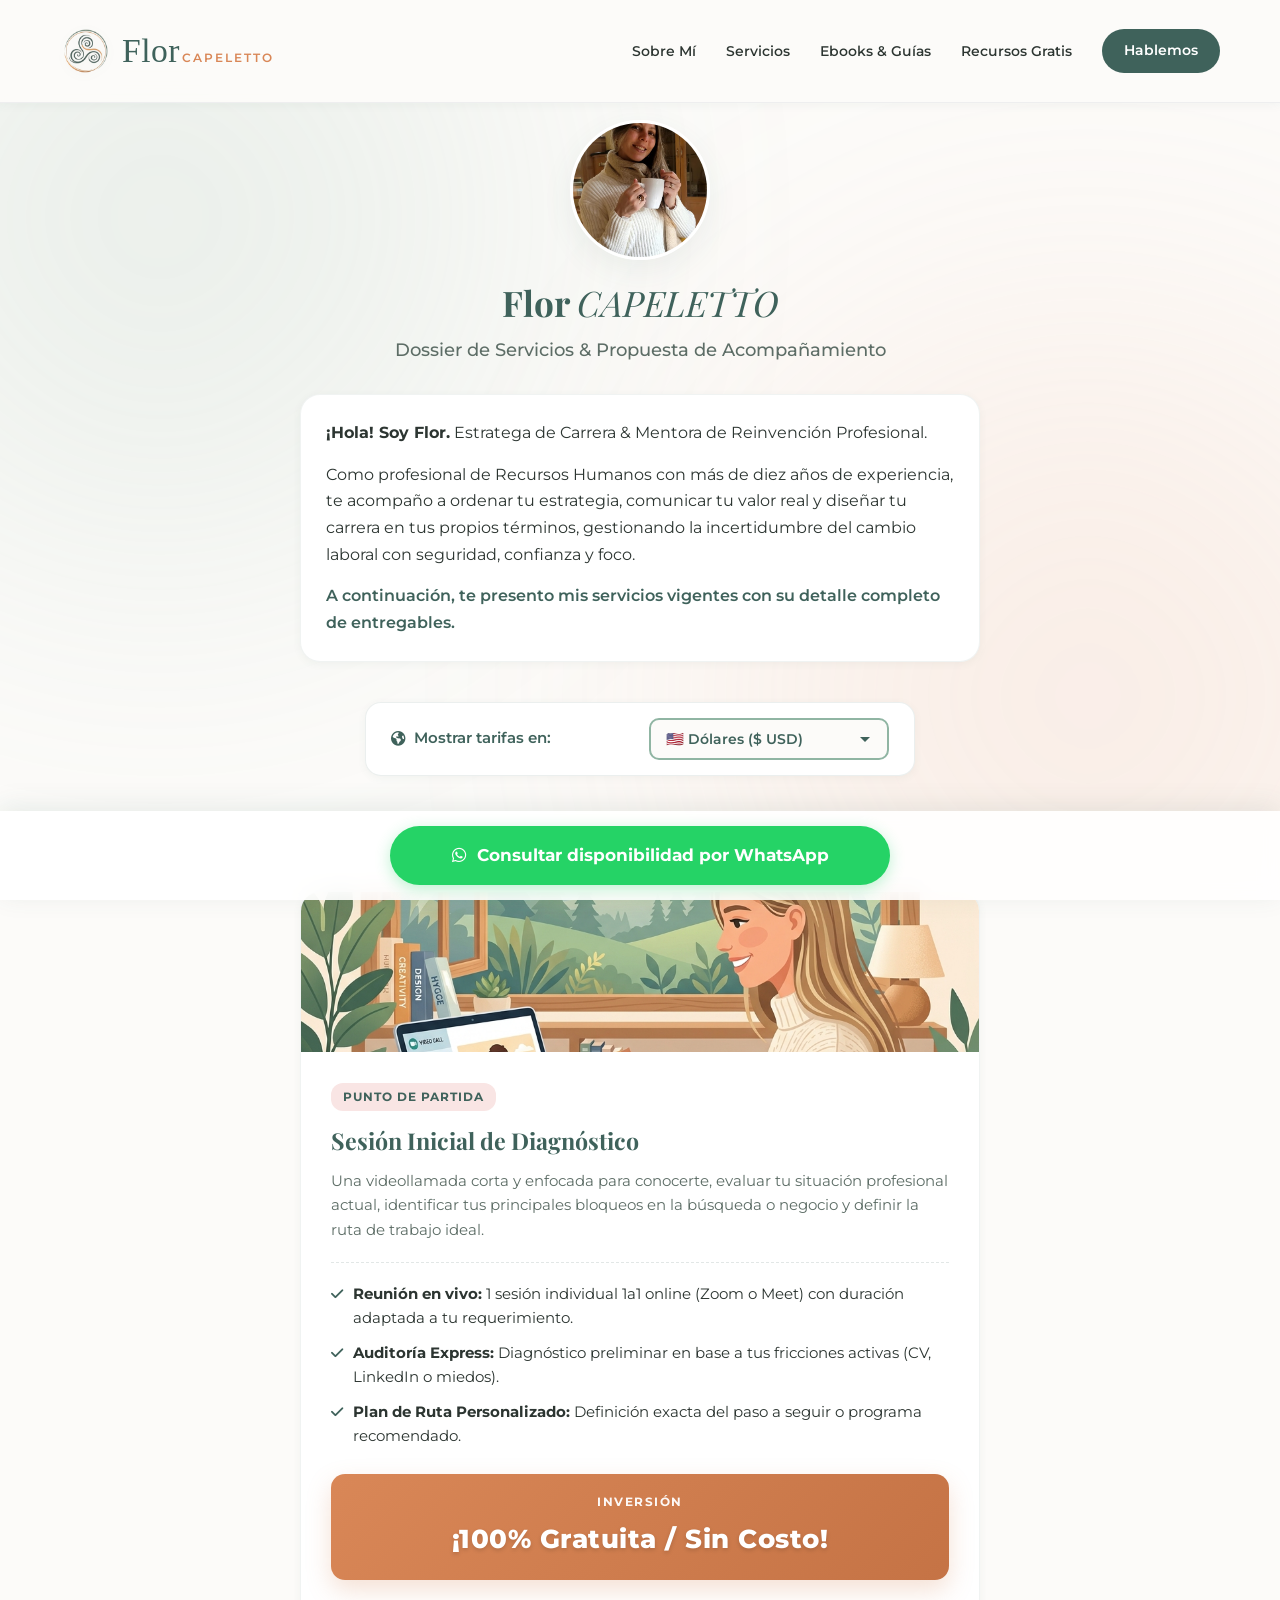
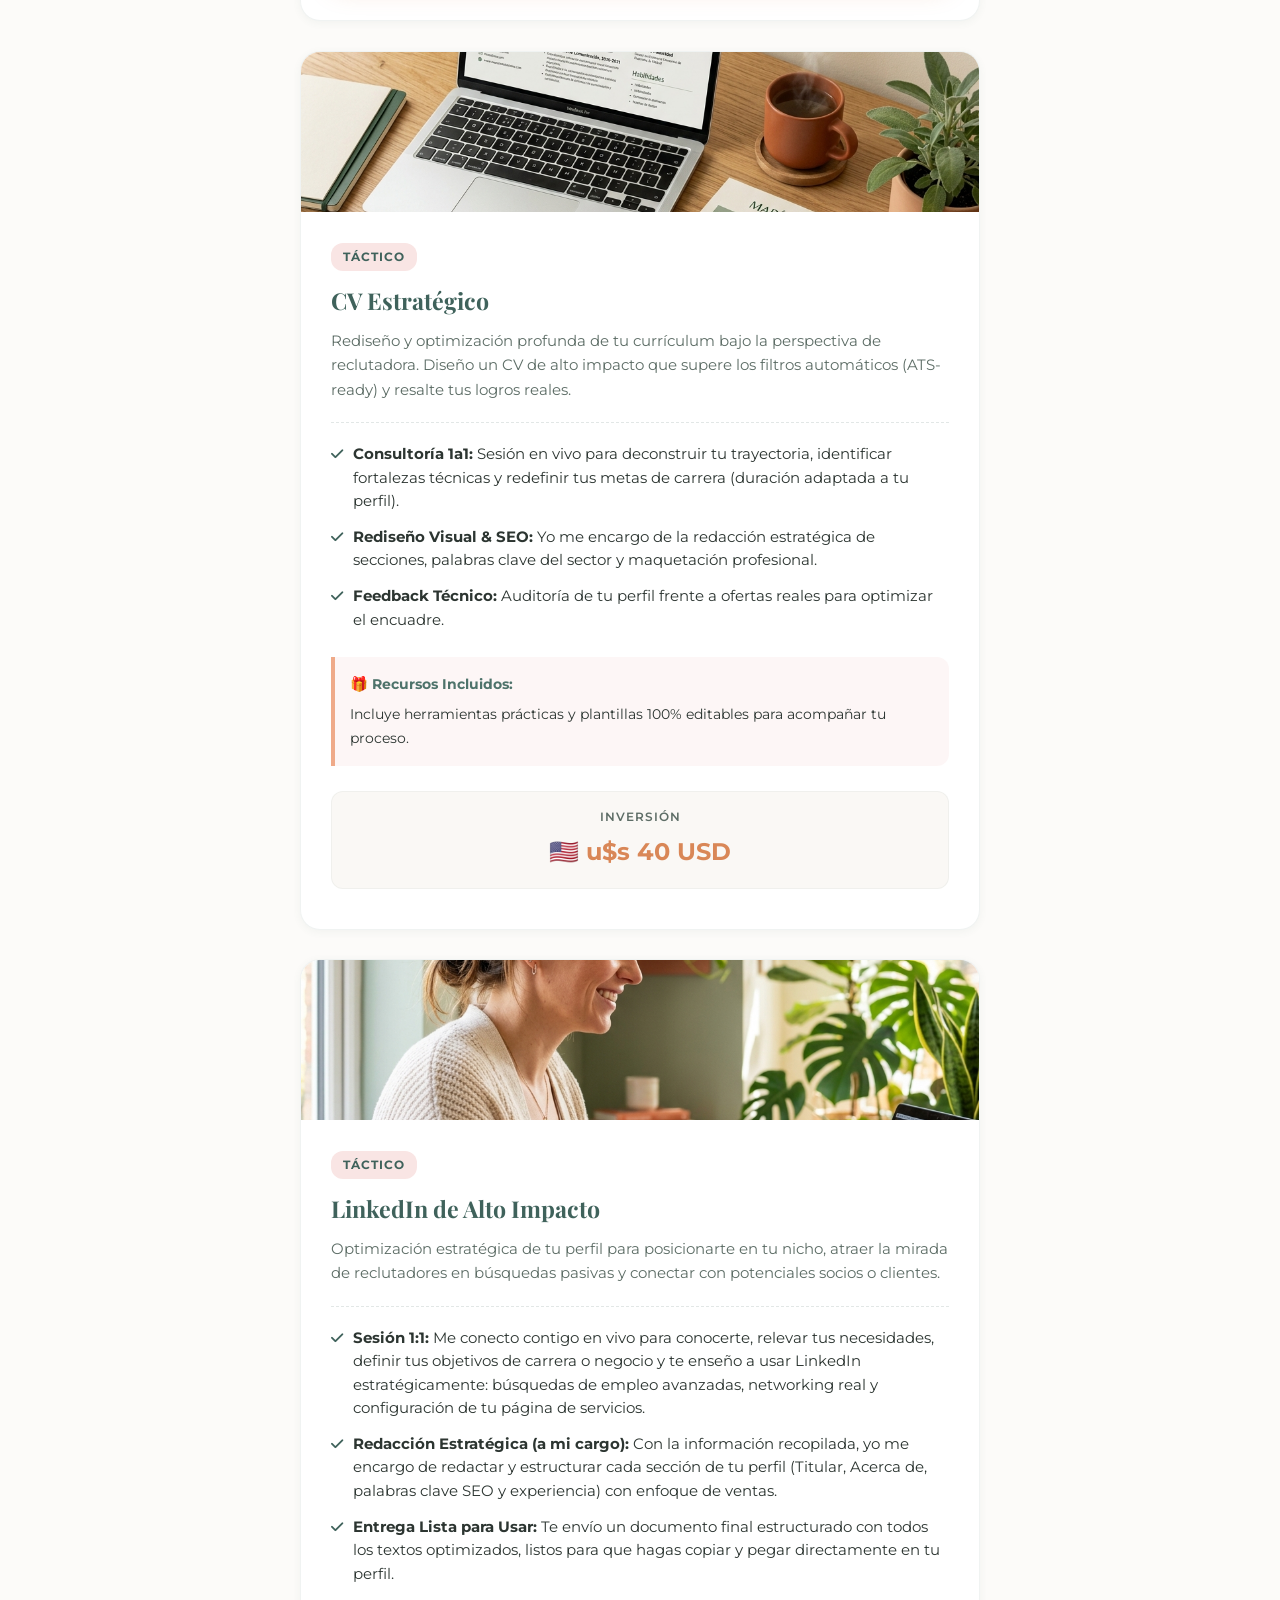
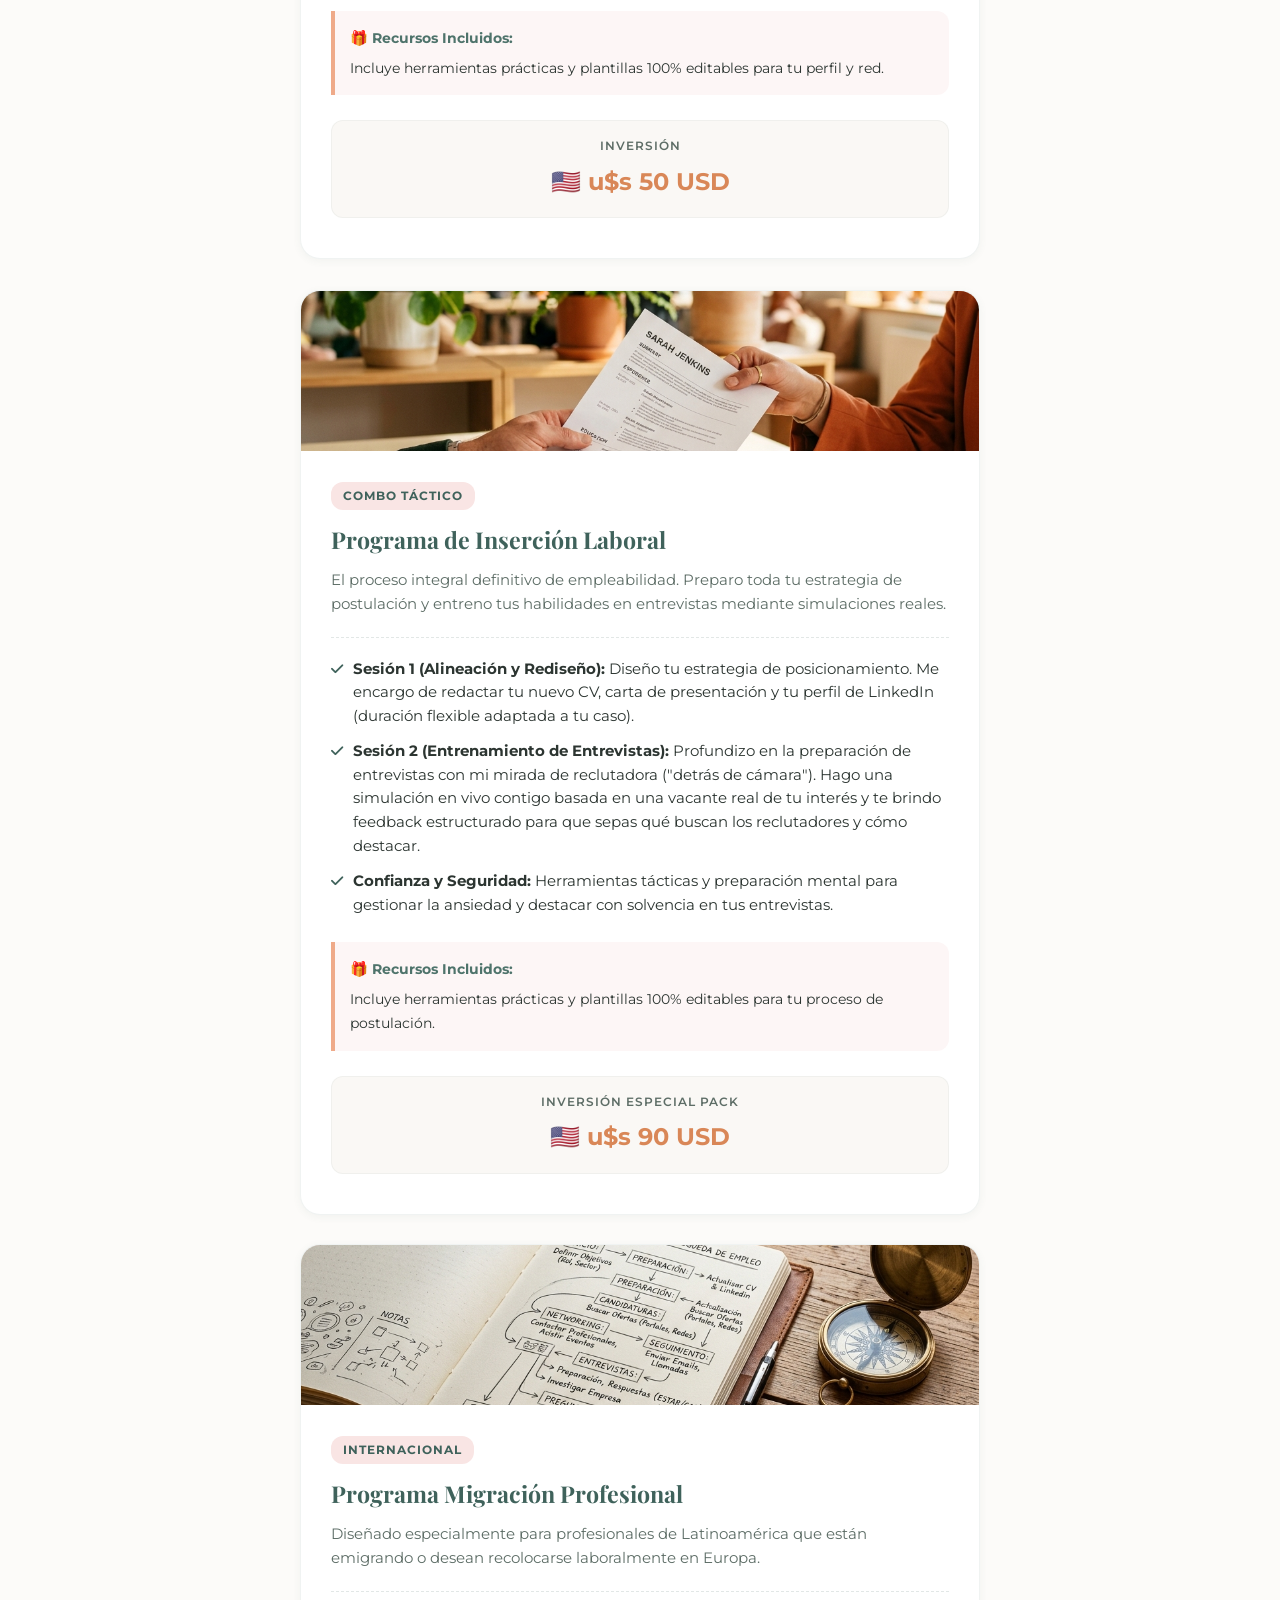
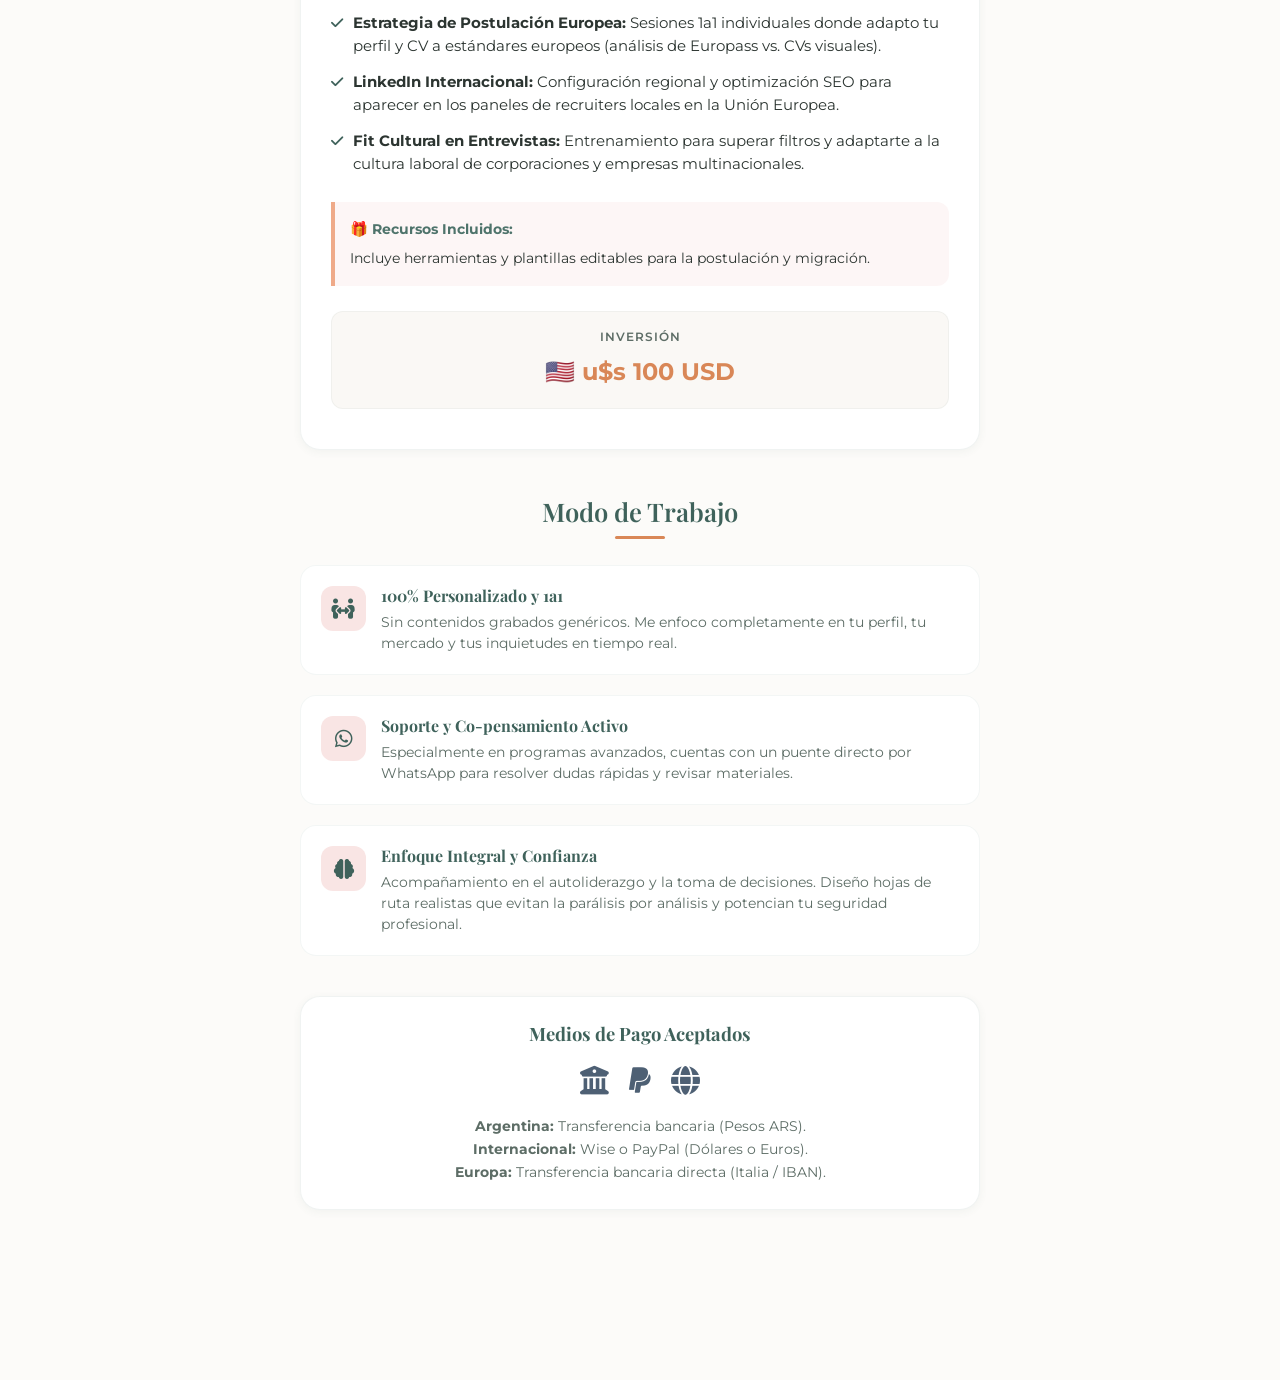
==== commit bb27d1c9: "metodo nexo" ====
--- a/dossier.html
+++ b/dossier.html
@@ -706,38 +706,7 @@
             </div>
         </div>
 
-        <!-- Service 6: Metodo Nexo -->
-        <div class="service-list-card reveal-on-scroll">
-            <div class="service-header-banner">
-                <img src="assets/nexo_mentor.png" alt="Método NEXO" class="service-banner-img">
-            </div>
-            <div class="service-card-body">
-                <span class="service-card-tag premium">Premium - Mentoría 4 Semanas</span>
-                <h3 class="service-card-title">Método NEXO</h3>
-                <p class="service-card-desc">Programa premium e individual de 4 semanas para dar el salto definitivo al autoempleo, estructurar tu marca personal de servicios y monetizar tu conocimiento con seguridad, claridad y una estrategia paso a paso.</p>
-                
-                <ul class="service-card-includes">
-                    <li><i class="fa-solid fa-check"></i> <span><strong>Auditoría Previa (Pre-work):</strong> Cuestionario profundo una semana antes de iniciar.</span></li>
-                    <li><i class="fa-solid fa-check"></i> <span><strong>Sesiones individuales 1a1 en vivo:</strong> 4 encuentros intensivos donde planificamos en conjunto tu cliente ideal, construyo tu oferta de Servicios Estrella y simulamos tu proceso de ventas (duración adaptada a tu proceso).</span></li>
-                    <li><i class="fa-solid fa-check"></i> <span><strong>Soporte continuo vía WhatsApp:</strong> Acompañamiento y co-pensamiento diario de lunes a viernes para revisar borradores y resolver tus decisiones en tiempo real.</span></li>
-                    <li><i class="fa-solid fa-check"></i> <span><strong>Soporte Post-Mentoría (14 días):</strong> Puente exclusivo de acompañamiento por WhatsApp post-programa para auditar tus primeros pasos reales.</span></li>
-                    <li><i class="fa-solid fa-check"></i> <span><strong>Acceso Ilimitado:</strong> Acceso gratuito de por vida a todos mis infoproductos actuales y futuros.</span></li>
-                </ul>
-
-                <div class="templates-highlight-box">
-                    <strong>🎁 Recursos Incluidos:</strong>
-                    Incluye herramientas prácticas y plantillas 100% editables para tu negocio y marca personal.
-                </div>
-
-                <div class="service-price-block" style="background-color: #FAF6ED; border: 1px solid #E5D5B3;">
-                    <div class="price-label" style="color: #8C6D23;">Inversión Mentoría Premium</div>
-                    <div class="price-value-container">
-                        <span class="price-primary" style="color: #8C6D23;">A consultar</span>
-                        <span class="price-secondary-list" style="color: #6D541B;">Planes de pago flexibles en cuotas mensuales disponibles</span>
-                    </div>
-                </div>
-            </div>
-        </div>
+
 
         <!-- How We Work Section -->
         <h2 class="dossier-section-title reveal-on-scroll">Modo de Trabajo</h2>
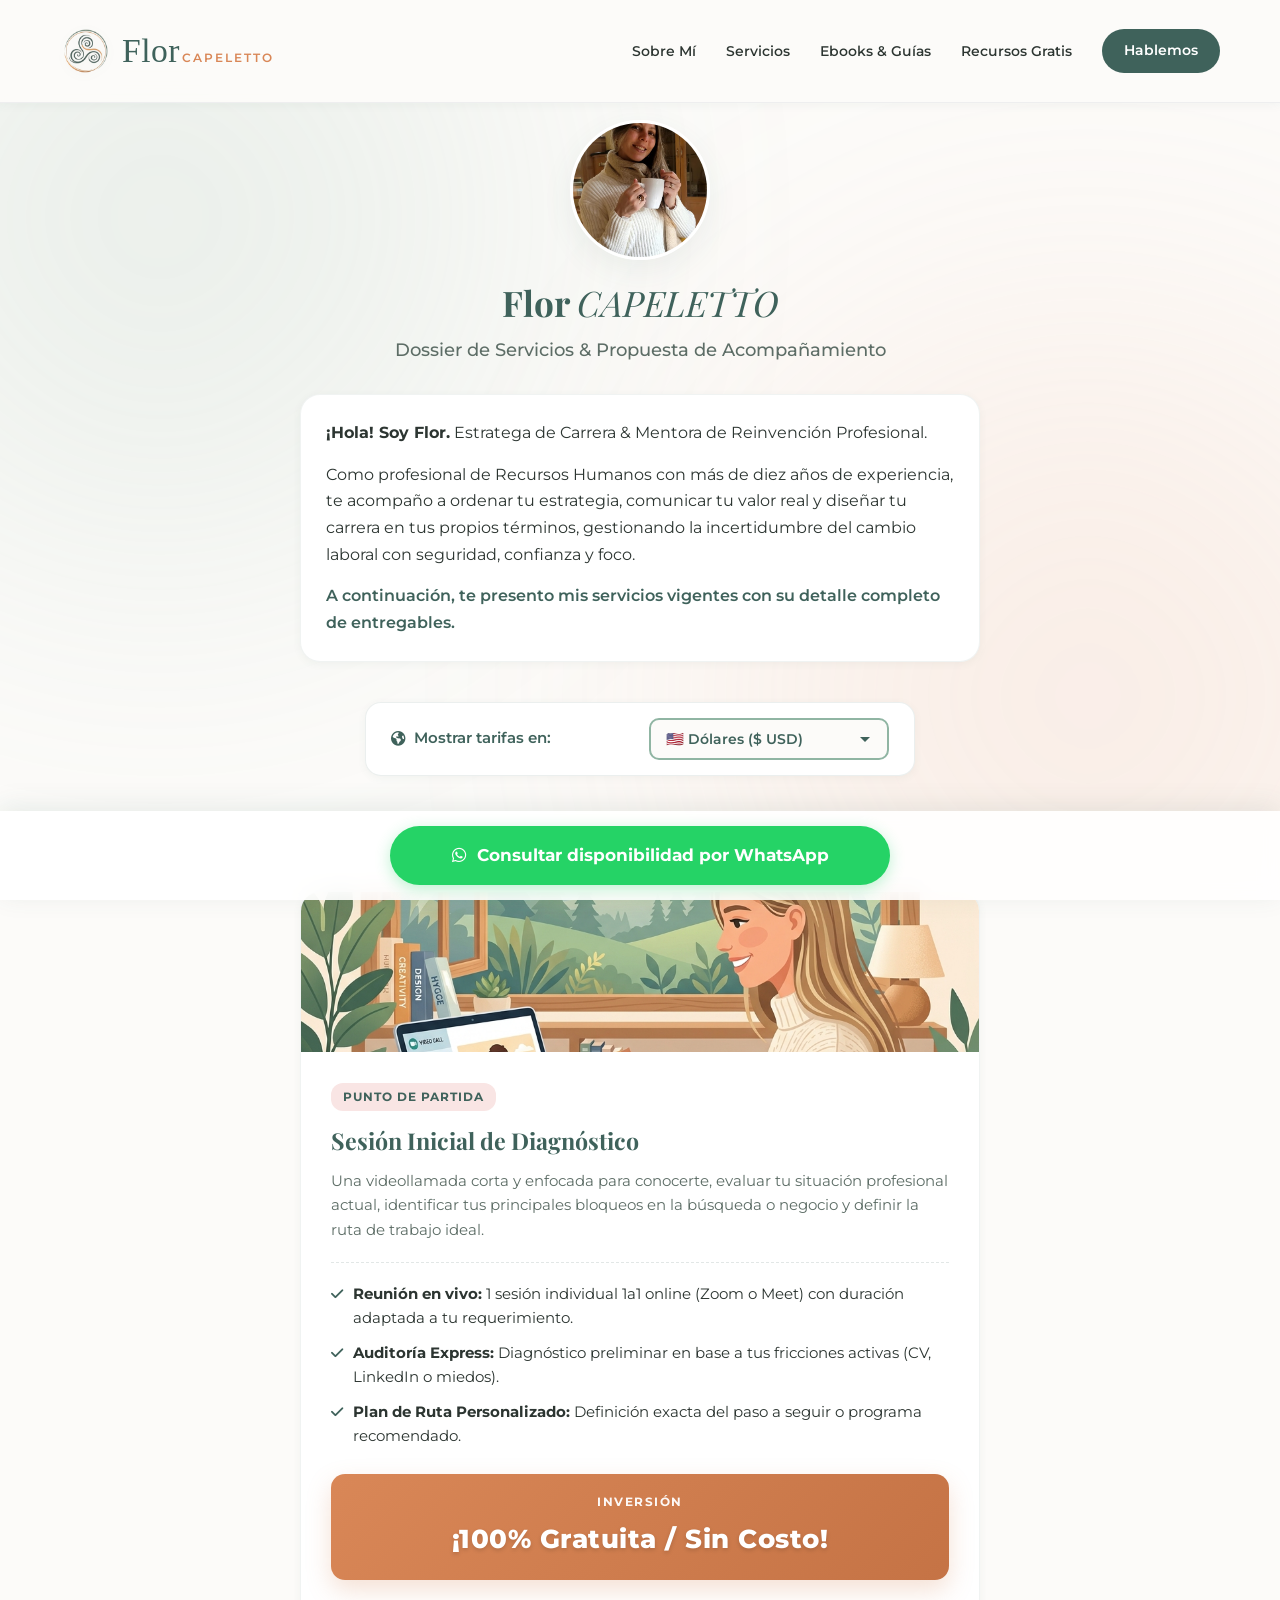
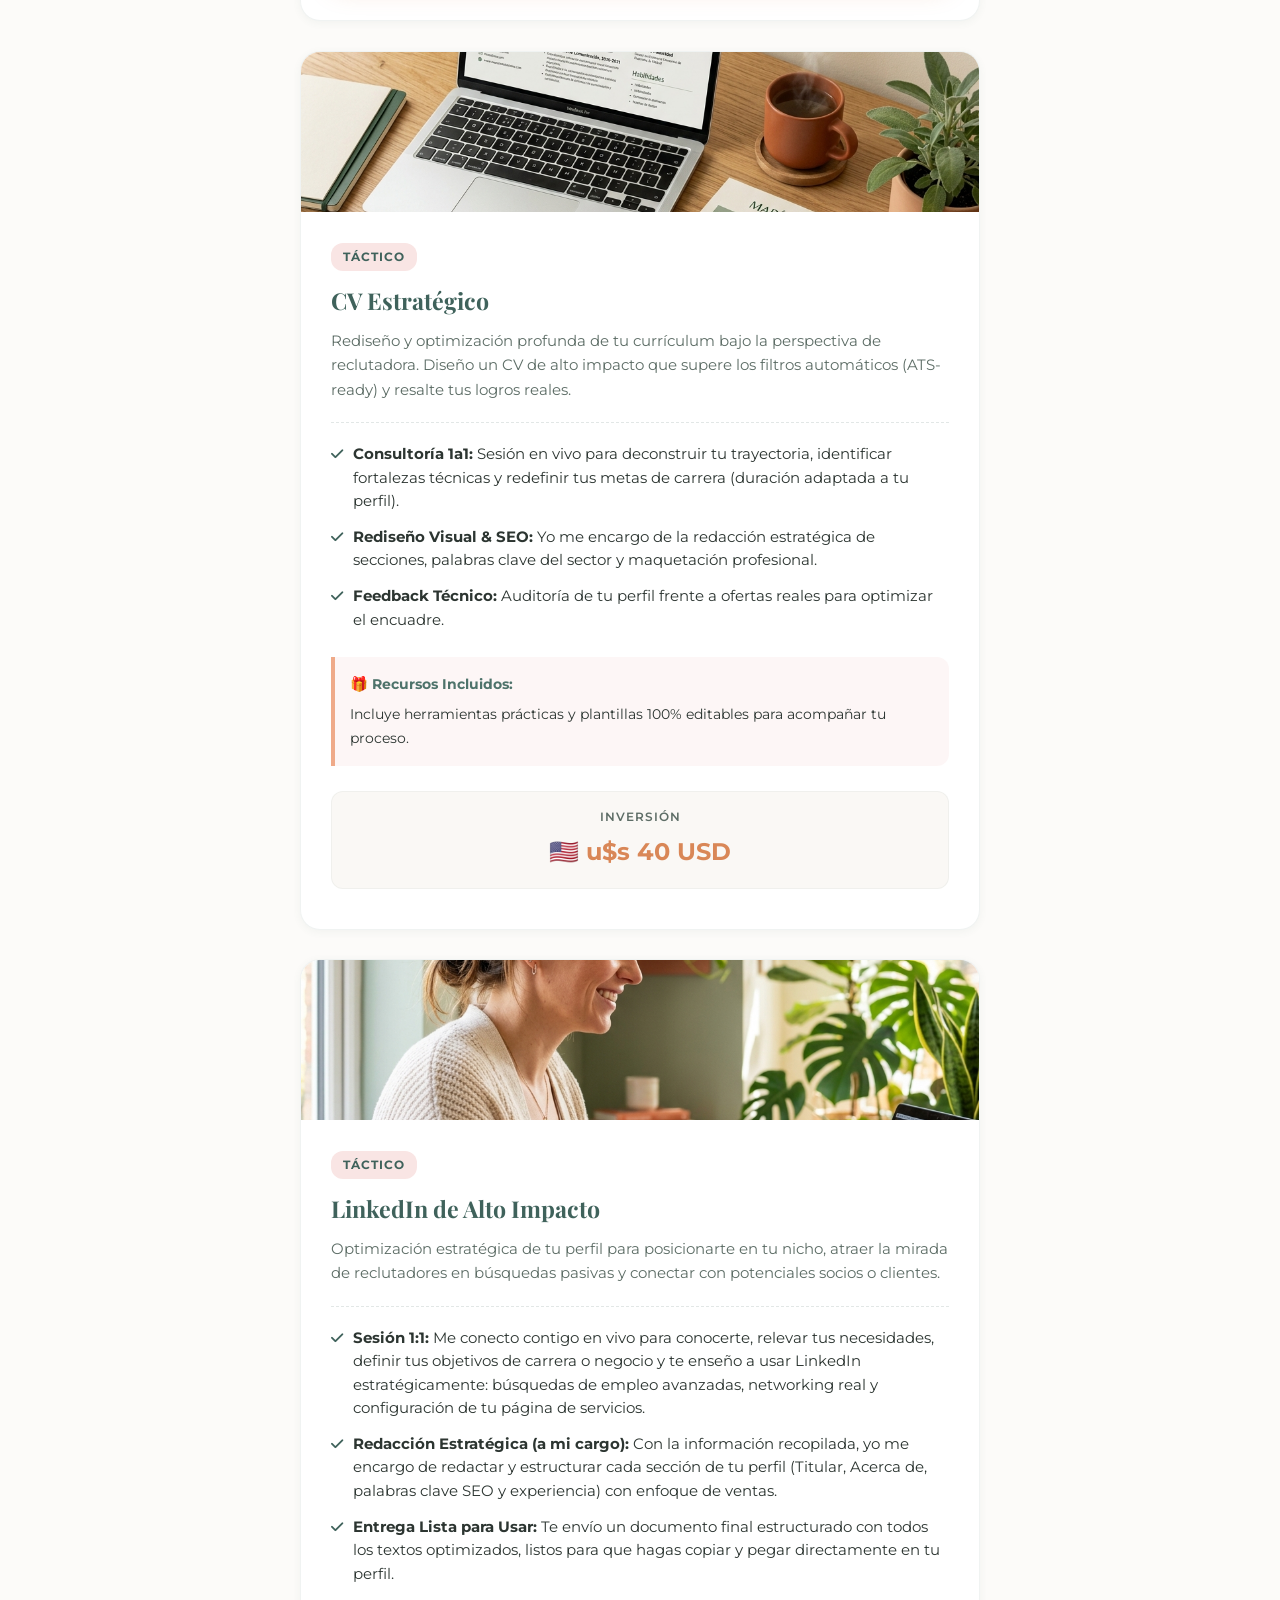
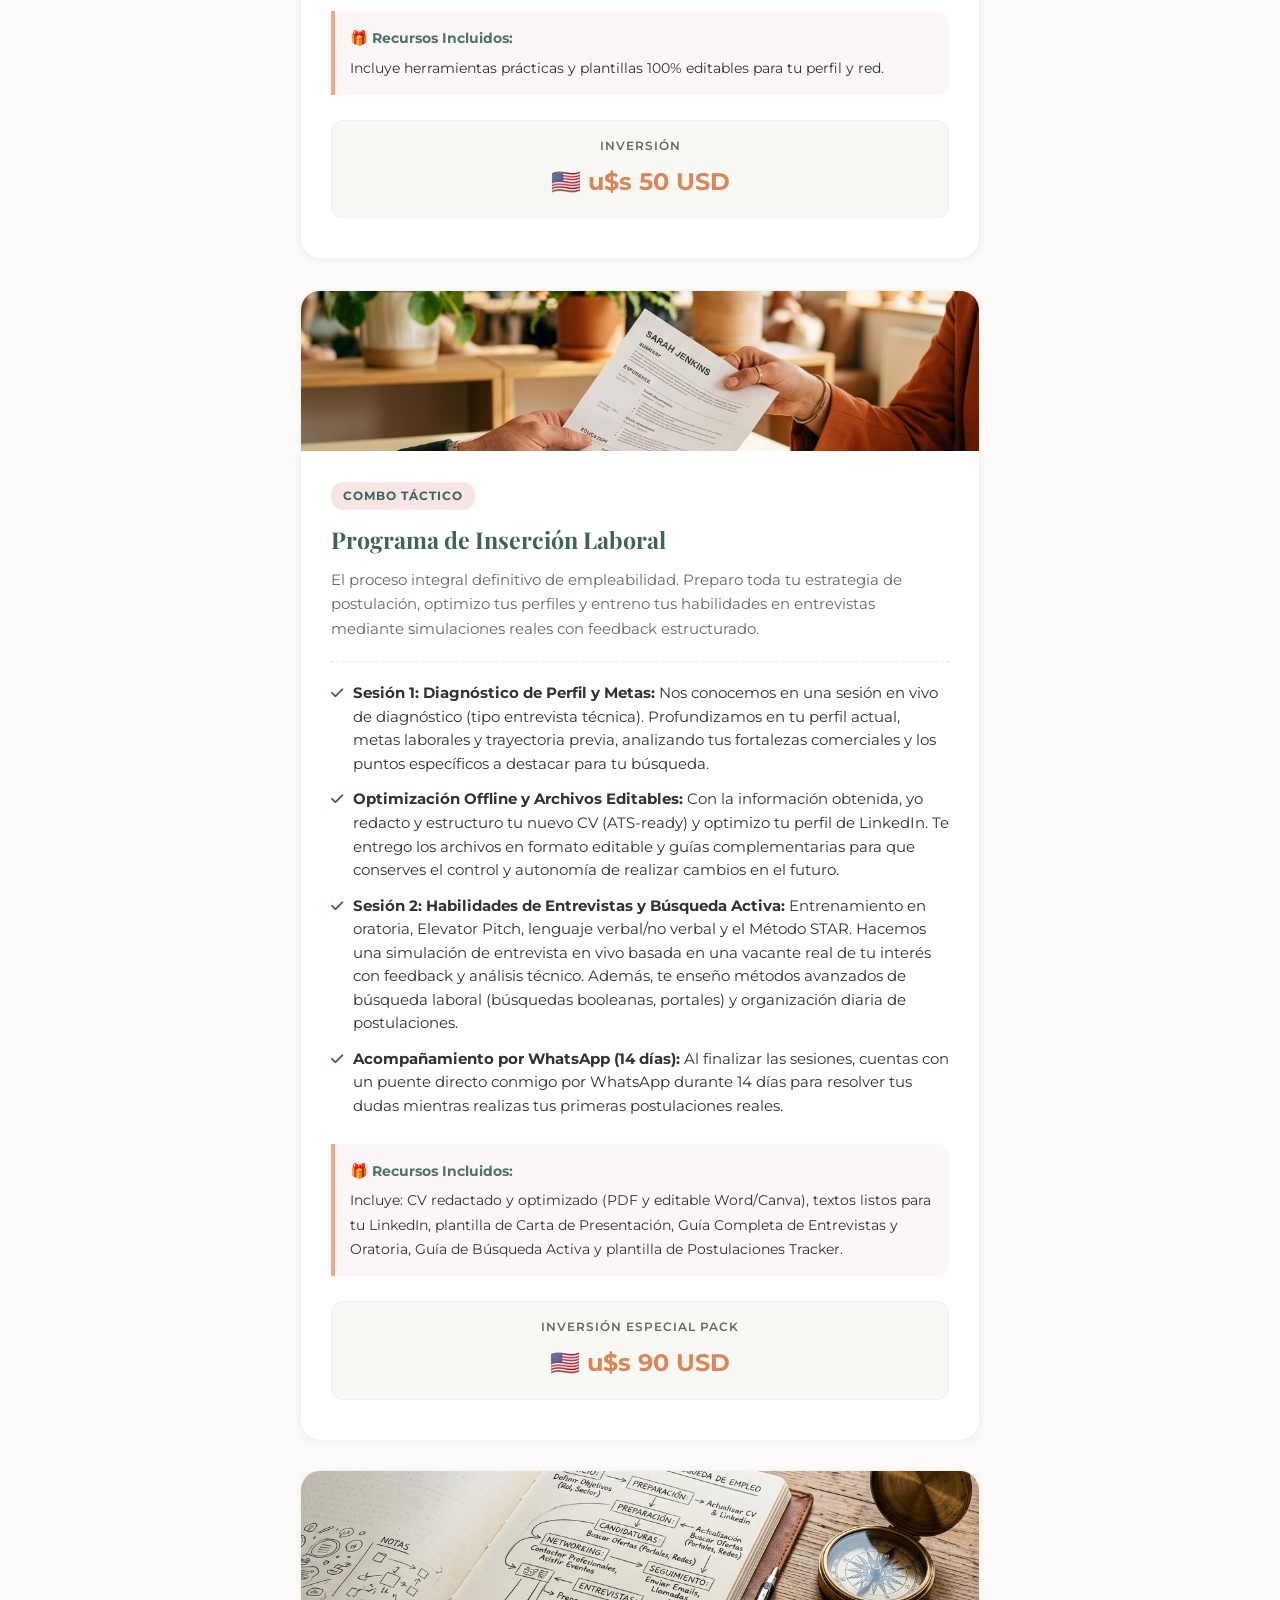
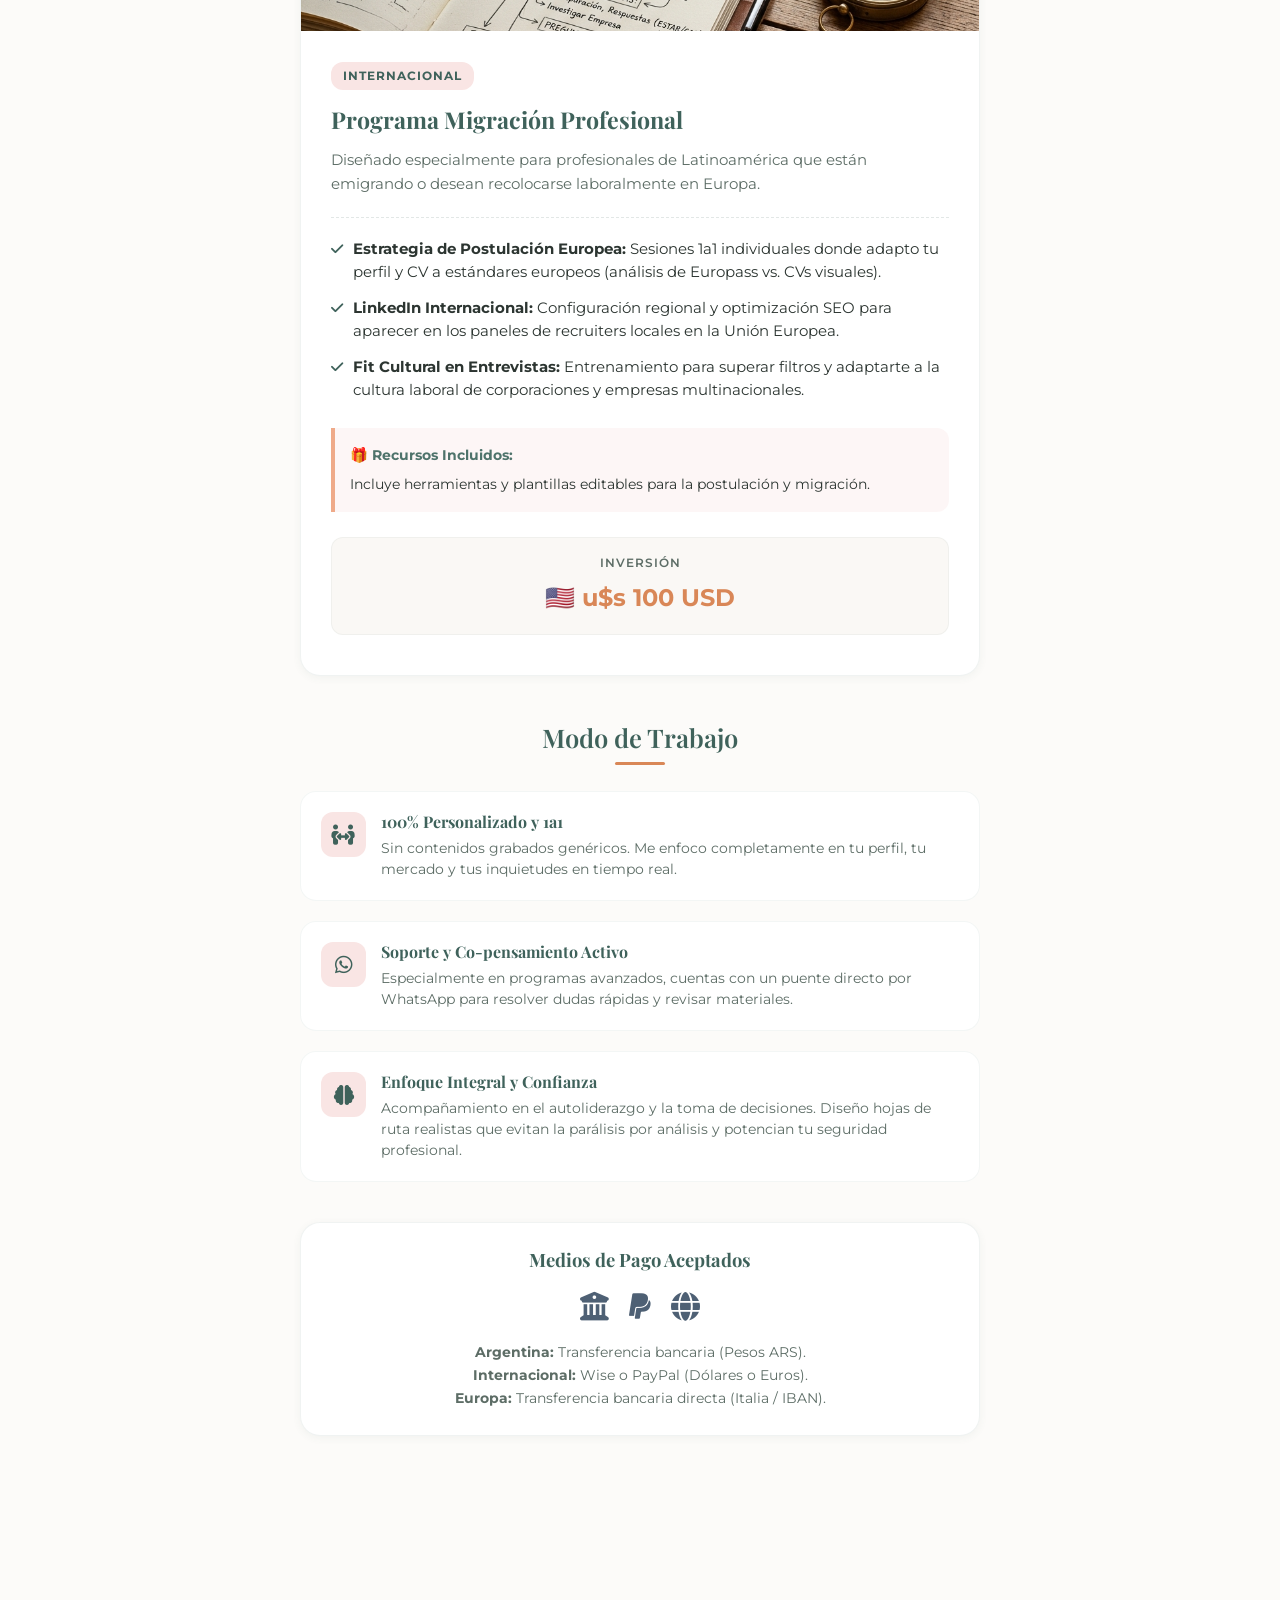
==== commit 7f372cff: "Ampliar detalles del Programa de Inserción Laboral para aportar más valor" ====
--- a/dossier.html
+++ b/dossier.html
@@ -650,17 +650,18 @@
             <div class="service-card-body">
                 <span class="service-card-tag">Combo Táctico</span>
                 <h3 class="service-card-title">Programa de Inserción Laboral</h3>
-                <p class="service-card-desc">El proceso integral definitivo de empleabilidad. Preparo toda tu estrategia de postulación y entreno tus habilidades en entrevistas mediante simulaciones reales.</p>
+                <p class="service-card-desc">El proceso integral definitivo de empleabilidad. Preparo toda tu estrategia de postulación, optimizo tus perfiles y entreno tus habilidades en entrevistas mediante simulaciones reales con feedback estructurado.</p>
                 
                 <ul class="service-card-includes">
-                    <li><i class="fa-solid fa-check"></i> <span><strong>Sesión 1 (Alineación y Rediseño):</strong> Diseño tu estrategia de posicionamiento. Me encargo de redactar tu nuevo CV, carta de presentación y tu perfil de LinkedIn (duración flexible adaptada a tu caso).</span></li>
-                    <li><i class="fa-solid fa-check"></i> <span><strong>Sesión 2 (Entrenamiento de Entrevistas):</strong> Profundizo en la preparación de entrevistas con mi mirada de reclutadora ("detrás de cámara"). Hago una simulación en vivo contigo basada en una vacante real de tu interés y te brindo feedback estructurado para que sepas qué buscan los reclutadores y cómo destacar.</span></li>
-                    <li><i class="fa-solid fa-check"></i> <span><strong>Confianza y Seguridad:</strong> Herramientas tácticas y preparación mental para gestionar la ansiedad y destacar con solvencia en tus entrevistas.</span></li>
+                    <li><i class="fa-solid fa-check"></i> <span><strong>Sesión 1: Diagnóstico de Perfil y Metas:</strong> Nos conocemos en una sesión en vivo de diagnóstico (tipo entrevista técnica). Profundizamos en tu perfil actual, metas laborales y trayectoria previa, analizando tus fortalezas comerciales y los puntos específicos a destacar para tu búsqueda.</span></li>
+                    <li><i class="fa-solid fa-check"></i> <span><strong>Optimización Offline y Archivos Editables:</strong> Con la información obtenida, yo redacto y estructuro tu nuevo CV (ATS-ready) y optimizo tu perfil de LinkedIn. Te entrego los archivos en formato editable y guías complementarias para que conserves el control y autonomía de realizar cambios en el futuro.</span></li>
+                    <li><i class="fa-solid fa-check"></i> <span><strong>Sesión 2: Habilidades de Entrevistas y Búsqueda Activa:</strong> Entrenamiento en oratoria, Elevator Pitch, lenguaje verbal/no verbal y el Método STAR. Hacemos una simulación de entrevista en vivo basada en una vacante real de tu interés con feedback y análisis técnico. Además, te enseño métodos avanzados de búsqueda laboral (búsquedas booleanas, portales) y organización diaria de postulaciones.</span></li>
+                    <li><i class="fa-solid fa-check"></i> <span><strong>Acompañamiento por WhatsApp (14 días):</strong> Al finalizar las sesiones, cuentas con un puente directo conmigo por WhatsApp durante 14 días para resolver tus dudas mientras realizas tus primeras postulaciones reales.</span></li>
                 </ul>
 
                 <div class="templates-highlight-box">
                     <strong>🎁 Recursos Incluidos:</strong>
-                    Incluye herramientas prácticas y plantillas 100% editables para tu proceso de postulación.
+                    Incluye: CV redactado y optimizado (PDF y editable Word/Canva), textos listos para tu LinkedIn, plantilla de Carta de Presentación, Guía Completa de Entrevistas y Oratoria, Guía de Búsqueda Activa y plantilla de Postulaciones Tracker.
                 </div>
 
                 <div class="service-price-block">
--- a/styles.css
+++ b/styles.css
@@ -3478,7 +3478,8 @@
 
 .specialized-grid {
     display: grid;
-    grid-template-columns: 1fr 1fr;
+    grid-template-columns: repeat(auto-fit, minmax(320px, 480px));
+    justify-content: center;
     gap: 35px;
     margin-bottom: 60px;
 }
@@ -4012,16 +4013,15 @@
 
 /* Estilos para el selector de moneda y precios dinámicos en el modal */
 .modal-pricing-box {
-    background: rgba(252, 251, 249, 0.5);
-    border: 1px solid rgba(144, 181, 163, 0.2);
-    padding: 20px;
-    border-radius: 16px;
-    margin-bottom: 25px;
+    background: transparent;
+    border: none;
+    padding: 0;
+    margin-bottom: 20px;
 }
 
 #service-modal-price {
     font-family: var(--font-title);
-    font-size: 2rem;
+    font-size: 1.35rem;
     font-weight: 700;
     color: var(--primary);
     line-height: 1.2;
@@ -4030,14 +4030,14 @@
 
 #service-modal-price-note {
     font-family: var(--font-body);
-    font-size: 0.8rem;
+    font-size: 0.72rem;
     font-weight: 700;
     color: var(--accent);
     background-color: rgba(217, 135, 87, 0.08);
-    padding: 4px 10px;
+    padding: 2px 8px;
     border-radius: 30px;
     border: 1px solid rgba(217, 135, 87, 0.2);
-    margin-left: 5px;
+    margin-left: 8px;
     align-self: center;
     text-transform: uppercase;
     letter-spacing: 0.5px;
@@ -4045,17 +4045,24 @@
 
 #modal-currency-select {
     width: 100%;
-    padding: 10px 14px;
-    border-radius: 10px;
-    border: 1px solid rgba(144, 181, 163, 0.3);
+    padding: 7px 10px;
+    border-radius: 8px;
+    border: 1px solid rgba(144, 181, 163, 0.25);
     background-color: var(--white);
     color: var(--primary);
     font-family: var(--font-body);
-    font-size: 0.9rem;
+    font-size: 0.8rem;
     font-weight: 600;
     cursor: pointer;
     outline: none;
     transition: border-color 0.2s, box-shadow 0.2s, background-color 0.2s;
+    appearance: none;
+    -webkit-appearance: none;
+    background-image: url('data:image/svg+xml;charset=US-ASCII,%3Csvg%20xmlns%3D%22http%3A%2F%2Fwww.w3.org%2F2000%2Fsvg%22%20width%3D%22292.4%22%20height%3D%22292.4%22%3E%3Cpath%20fill%3D%22%25233F625B%22%20d%3D%22M287%2069.4a17.6%2017.6%200%200%200-13-5.4H18.4c-5%200-9.3%201.8-12.9%205.4A17.6%2017.6%200%200%200%200%2082.2c0%205%201.8%209.3%205.4%2012.9l128%20127.9c3.6%203.6%207.8%205.4%2012.8%205.4s9.2-1.8%2012.8-5.4L287%2095c3.5-3.5%205.4-7.8%205.4-12.8%200-5-1.9-9.2-5.5-12.8z%22%2F%3E%3C%2Fsvg%3E');
+    background-repeat: no-repeat;
+    background-position: right 10px center;
+    background-size: 8px auto;
+    padding-right: 28px;
 }
 
 #modal-currency-select:hover {
@@ -4072,20 +4079,52 @@
 .modal-currency-selector-wrapper label {
     font-family: var(--font-body);
     display: block;
-    font-size: 0.78rem;
+    font-size: 0.68rem;
     font-weight: 700;
     color: var(--text-muted);
-    margin-bottom: 6px;
+    margin-bottom: 4px;
     text-transform: uppercase;
     letter-spacing: 0.8px;
+}
+
+/* Estilos generales del modal (Layout de una sola columna con precios al final) */
+.service-modal-content-grid {
+    display: flex;
+    flex-direction: column;
+    gap: 30px;
+    padding: 40px;
+}
+
+.service-modal-left-col {
+    width: 100%;
+}
+
+.service-modal-right-col {
+    background: rgba(252, 251, 249, 0.6);
+    border: 1px solid rgba(144, 181, 163, 0.15);
+    border-radius: 20px;
+    padding: 20px 30px;
+    display: flex;
+    flex-direction: row;
+    justify-content: space-between;
+    align-items: center;
+    gap: 20px;
+    margin-top: 15px;
+    width: 100%;
+}
+
+.service-modal-right-col-pricing {
+    display: flex;
+    align-items: center;
+    gap: 25px;
+    flex-wrap: wrap;
 }
 
 /* Responsividad para el Modal de Servicios */
 @media (max-width: 768px) {
     .service-modal-content-grid {
-        grid-template-columns: 1fr !important;
-        gap: 25px !important;
-        padding: 25px !important;
+        padding: 20px !important;
+        gap: 20px !important;
     }
     .service-modal-header {
         height: 180px !important;
@@ -4094,7 +4133,16 @@
         font-size: 1.6rem !important;
     }
     .service-modal-right-col {
+        flex-direction: column !important;
+        align-items: stretch !important;
+        padding: 20px !important;
+        gap: 15px !important;
         position: static !important;
+    }
+    .service-modal-right-col-pricing {
+        flex-direction: column !important;
+        align-items: stretch !important;
+        gap: 12px !important;
     }
 }
 
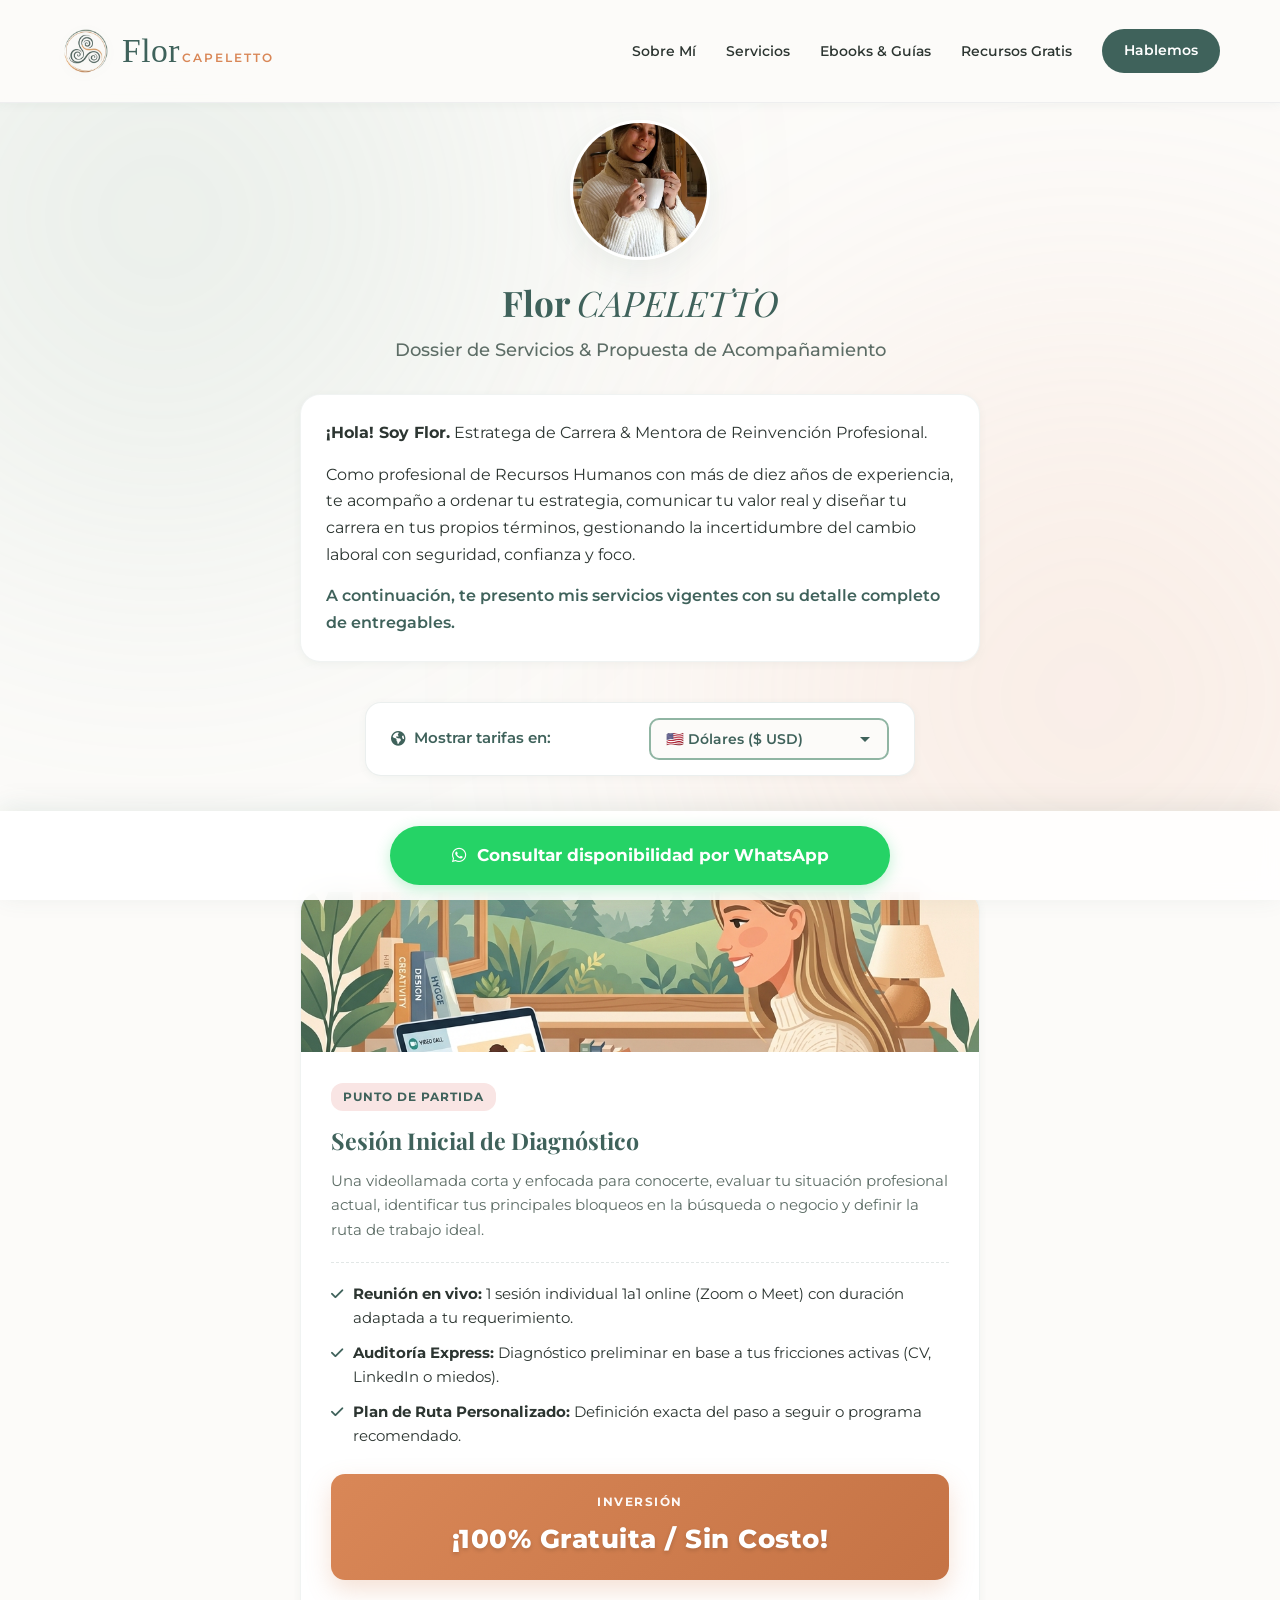
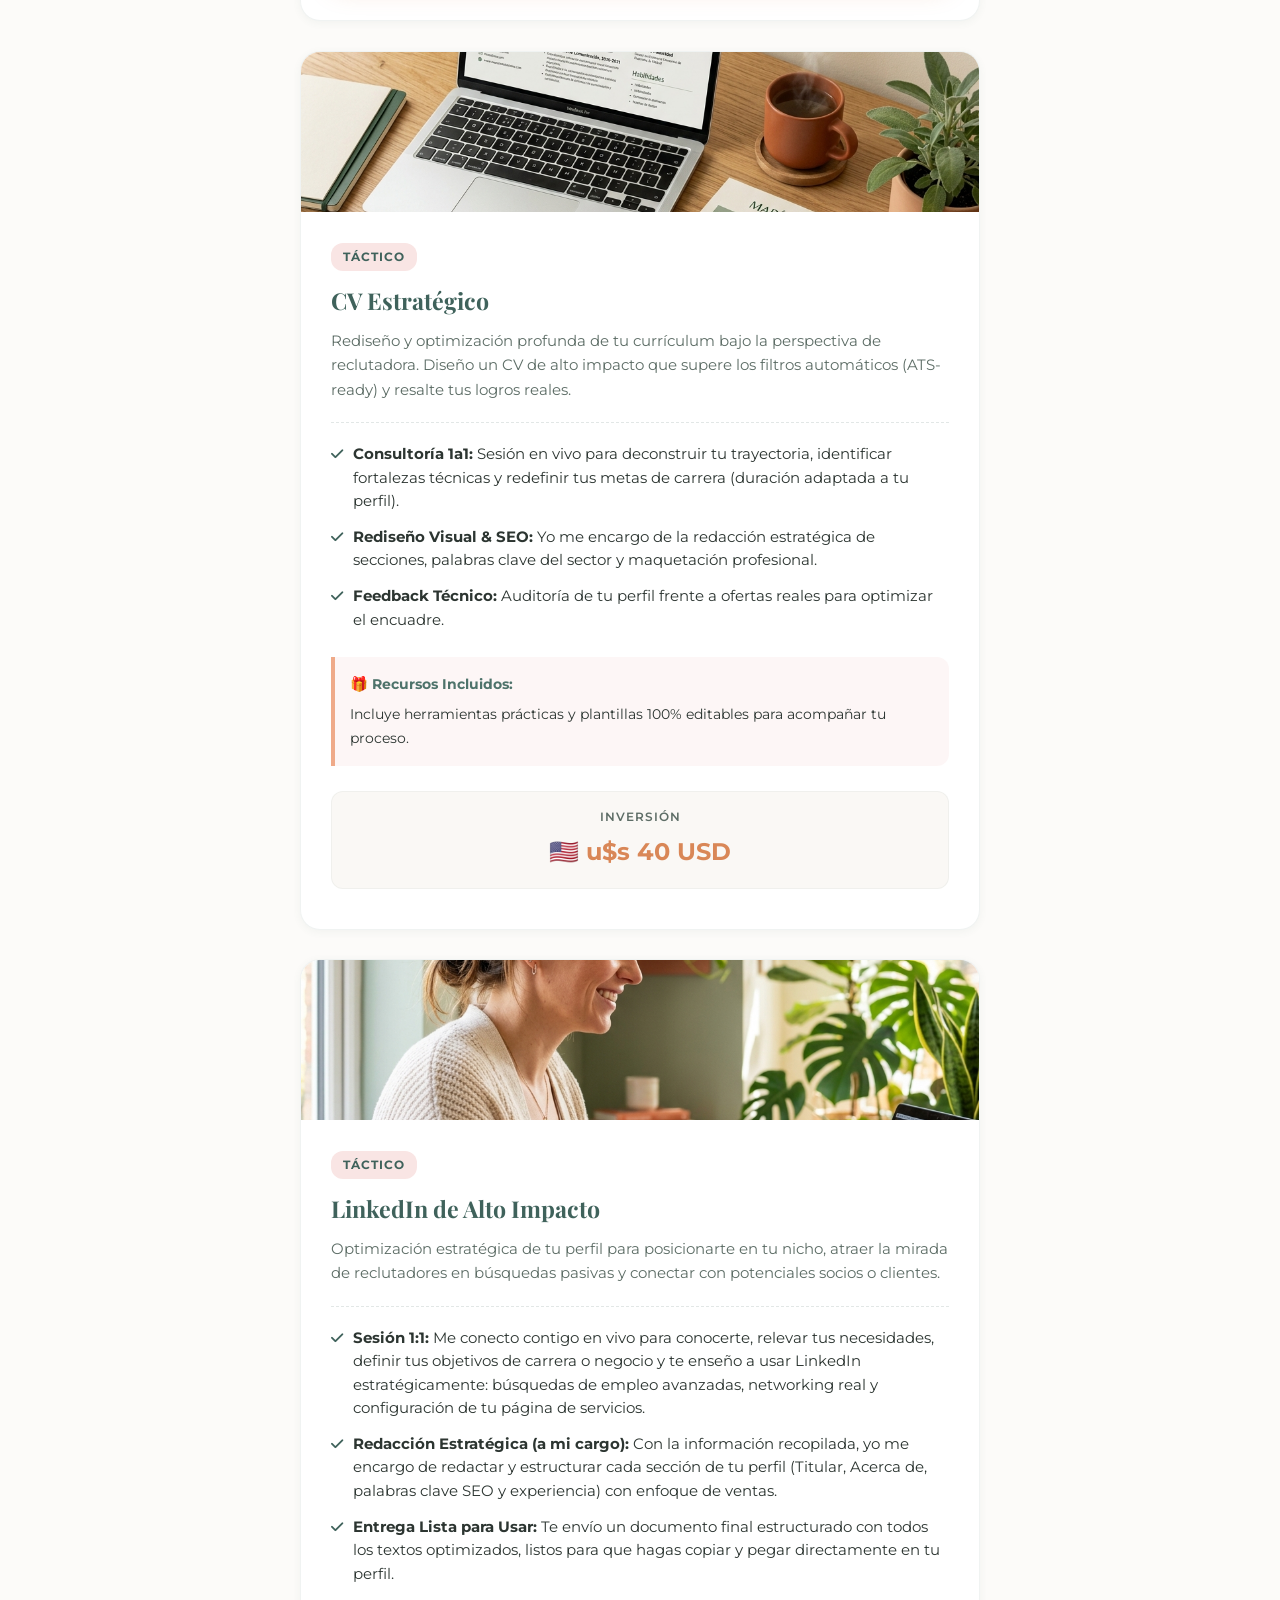
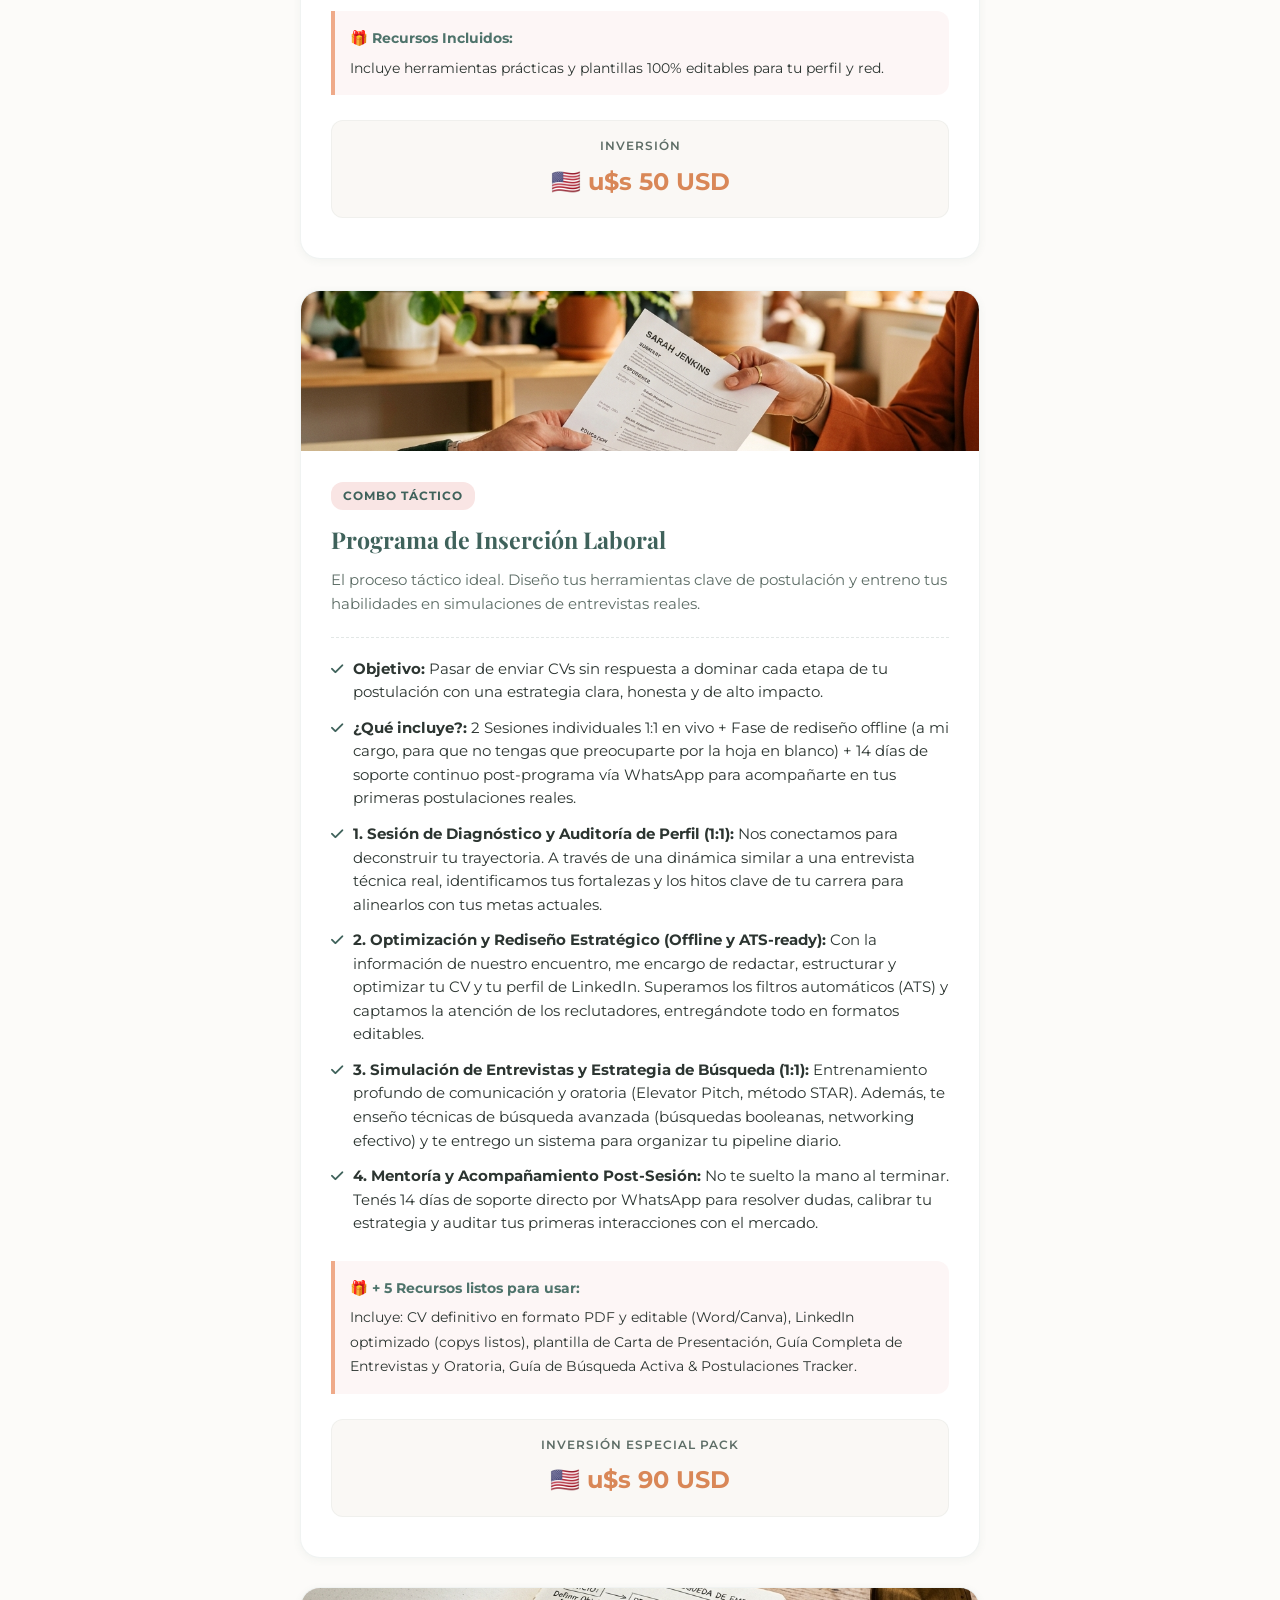
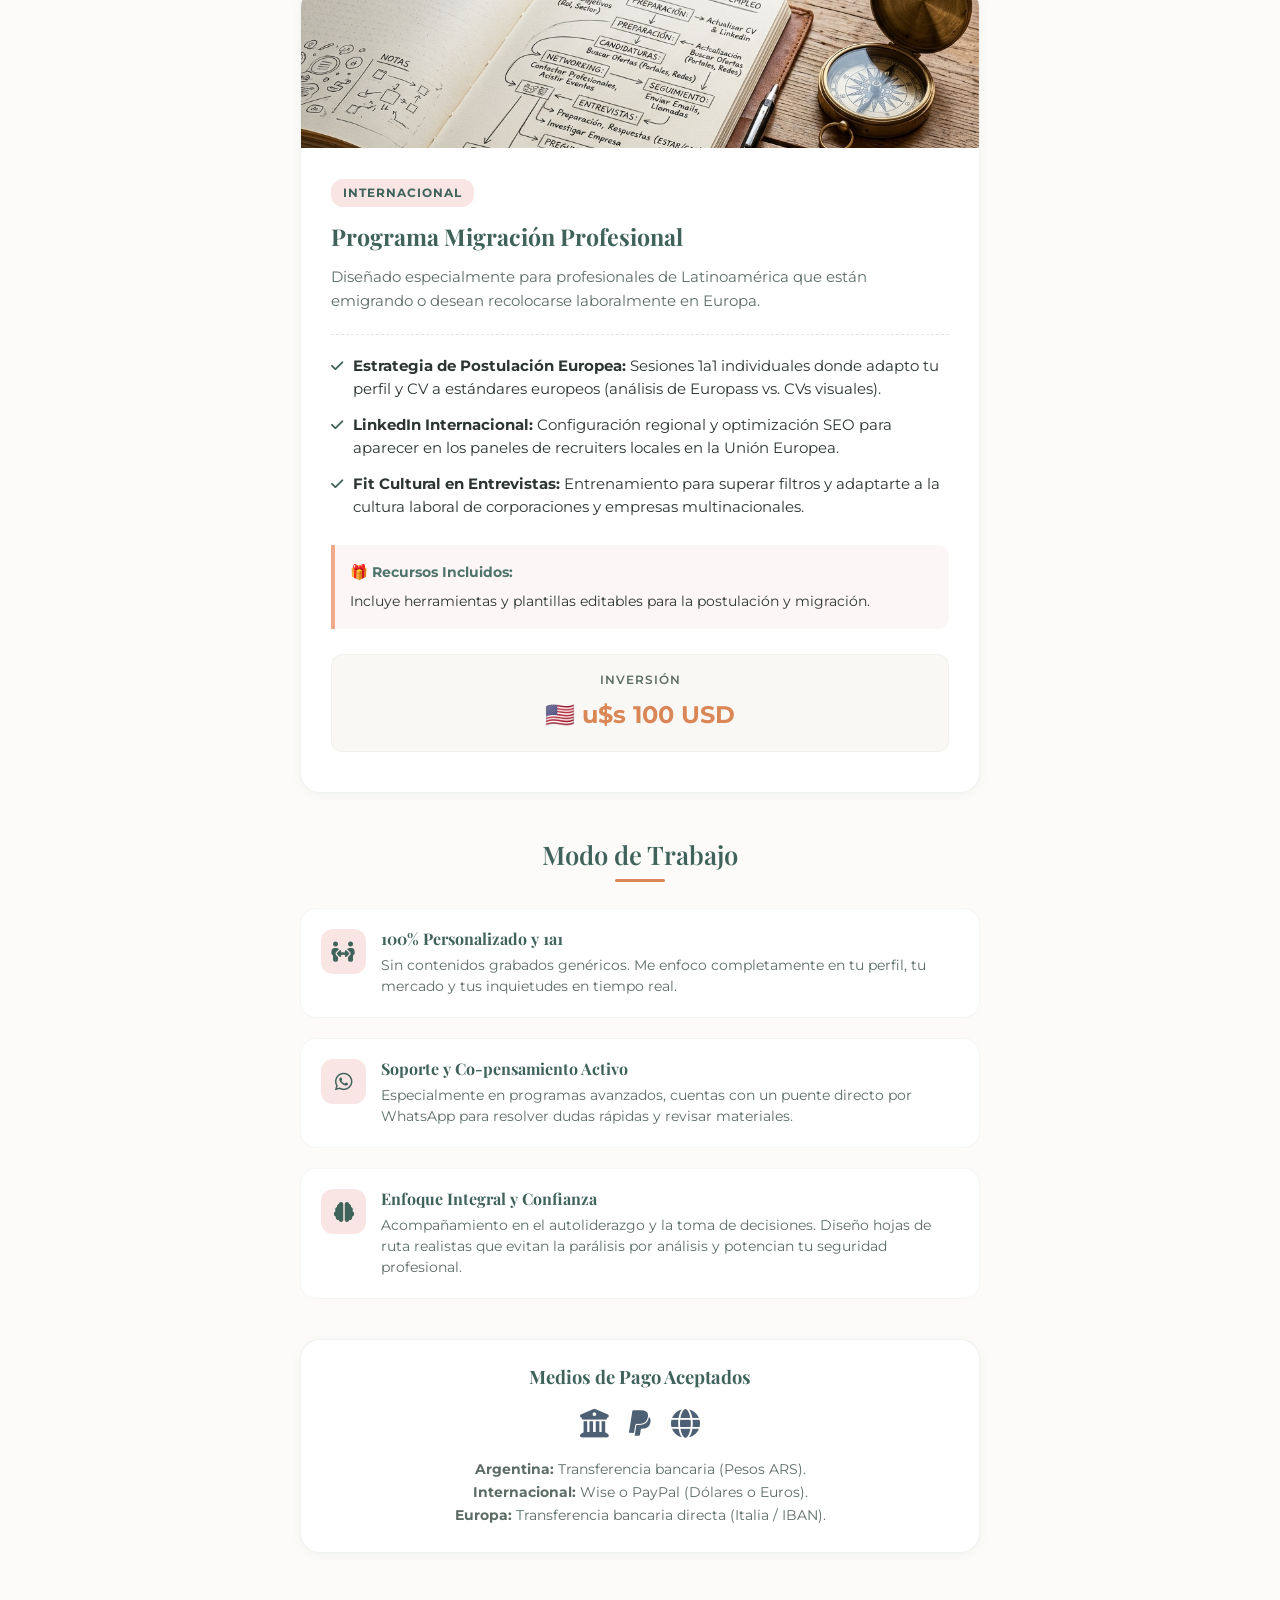
==== commit 959ebffa: "Actualizar estructura del Programa de Inserción Laboral según indicaciones paso a paso" ====
--- a/dossier.html
+++ b/dossier.html
@@ -650,18 +650,20 @@
             <div class="service-card-body">
                 <span class="service-card-tag">Combo Táctico</span>
                 <h3 class="service-card-title">Programa de Inserción Laboral</h3>
-                <p class="service-card-desc">El proceso integral definitivo de empleabilidad. Preparo toda tu estrategia de postulación, optimizo tus perfiles y entreno tus habilidades en entrevistas mediante simulaciones reales con feedback estructurado.</p>
+                <p class="service-card-desc">El proceso táctico ideal. Diseño tus herramientas clave de postulación y entreno tus habilidades en simulaciones de entrevistas reales.</p>
                 
                 <ul class="service-card-includes">
-                    <li><i class="fa-solid fa-check"></i> <span><strong>Sesión 1: Diagnóstico de Perfil y Metas:</strong> Nos conocemos en una sesión en vivo de diagnóstico (tipo entrevista técnica). Profundizamos en tu perfil actual, metas laborales y trayectoria previa, analizando tus fortalezas comerciales y los puntos específicos a destacar para tu búsqueda.</span></li>
-                    <li><i class="fa-solid fa-check"></i> <span><strong>Optimización Offline y Archivos Editables:</strong> Con la información obtenida, yo redacto y estructuro tu nuevo CV (ATS-ready) y optimizo tu perfil de LinkedIn. Te entrego los archivos en formato editable y guías complementarias para que conserves el control y autonomía de realizar cambios en el futuro.</span></li>
-                    <li><i class="fa-solid fa-check"></i> <span><strong>Sesión 2: Habilidades de Entrevistas y Búsqueda Activa:</strong> Entrenamiento en oratoria, Elevator Pitch, lenguaje verbal/no verbal y el Método STAR. Hacemos una simulación de entrevista en vivo basada en una vacante real de tu interés con feedback y análisis técnico. Además, te enseño métodos avanzados de búsqueda laboral (búsquedas booleanas, portales) y organización diaria de postulaciones.</span></li>
-                    <li><i class="fa-solid fa-check"></i> <span><strong>Acompañamiento por WhatsApp (14 días):</strong> Al finalizar las sesiones, cuentas con un puente directo conmigo por WhatsApp durante 14 días para resolver tus dudas mientras realizas tus primeras postulaciones reales.</span></li>
+                    <li><i class="fa-solid fa-check"></i> <span><strong>Objetivo:</strong> Pasar de enviar CVs sin respuesta a dominar cada etapa de tu postulación con una estrategia clara, honesta y de alto impacto.</span></li>
+                    <li><i class="fa-solid fa-check"></i> <span><strong>¿Qué incluye?:</strong> 2 Sesiones individuales 1:1 en vivo + Fase de rediseño offline (a mi cargo, para que no tengas que preocuparte por la hoja en blanco) + 14 días de soporte continuo post-programa vía WhatsApp para acompañarte en tus primeras postulaciones reales.</span></li>
+                    <li><i class="fa-solid fa-check"></i> <span><strong>1. Sesión de Diagnóstico y Auditoría de Perfil (1:1):</strong> Nos conectamos para deconstruir tu trayectoria. A través de una dinámica similar a una entrevista técnica real, identificamos tus fortalezas y los hitos clave de tu carrera para alinearlos con tus metas actuales.</span></li>
+                    <li><i class="fa-solid fa-check"></i> <span><strong>2. Optimización y Rediseño Estratégico (Offline y ATS-ready):</strong> Con la información de nuestro encuentro, me encargo de redactar, estructurar y optimizar tu CV y tu perfil de LinkedIn. Superamos los filtros automáticos (ATS) y captamos la atención de los reclutadores, entregándote todo en formatos editables.</span></li>
+                    <li><i class="fa-solid fa-check"></i> <span><strong>3. Simulación de Entrevistas y Estrategia de Búsqueda (1:1):</strong> Entrenamiento profundo de comunicación y oratoria (Elevator Pitch, método STAR). Además, te enseño técnicas de búsqueda avanzada (búsquedas booleanas, networking efectivo) y te entrego un sistema para organizar tu pipeline diario.</span></li>
+                    <li><i class="fa-solid fa-check"></i> <span><strong>4. Mentoría y Acompañamiento Post-Sesión:</strong> No te suelto la mano al terminar. Tenés 14 días de soporte directo por WhatsApp para resolver dudas, calibrar tu estrategia y auditar tus primeras interacciones con el mercado.</span></li>
                 </ul>
 
                 <div class="templates-highlight-box">
-                    <strong>🎁 Recursos Incluidos:</strong>
-                    Incluye: CV redactado y optimizado (PDF y editable Word/Canva), textos listos para tu LinkedIn, plantilla de Carta de Presentación, Guía Completa de Entrevistas y Oratoria, Guía de Búsqueda Activa y plantilla de Postulaciones Tracker.
+                    <strong>🎁 + 5 Recursos listos para usar:</strong>
+                    Incluye: CV definitivo en formato PDF y editable (Word/Canva), LinkedIn optimizado (copys listos), plantilla de Carta de Presentación, Guía Completa de Entrevistas y Oratoria, Guía de Búsqueda Activa & Postulaciones Tracker.
                 </div>
 
                 <div class="service-price-block">
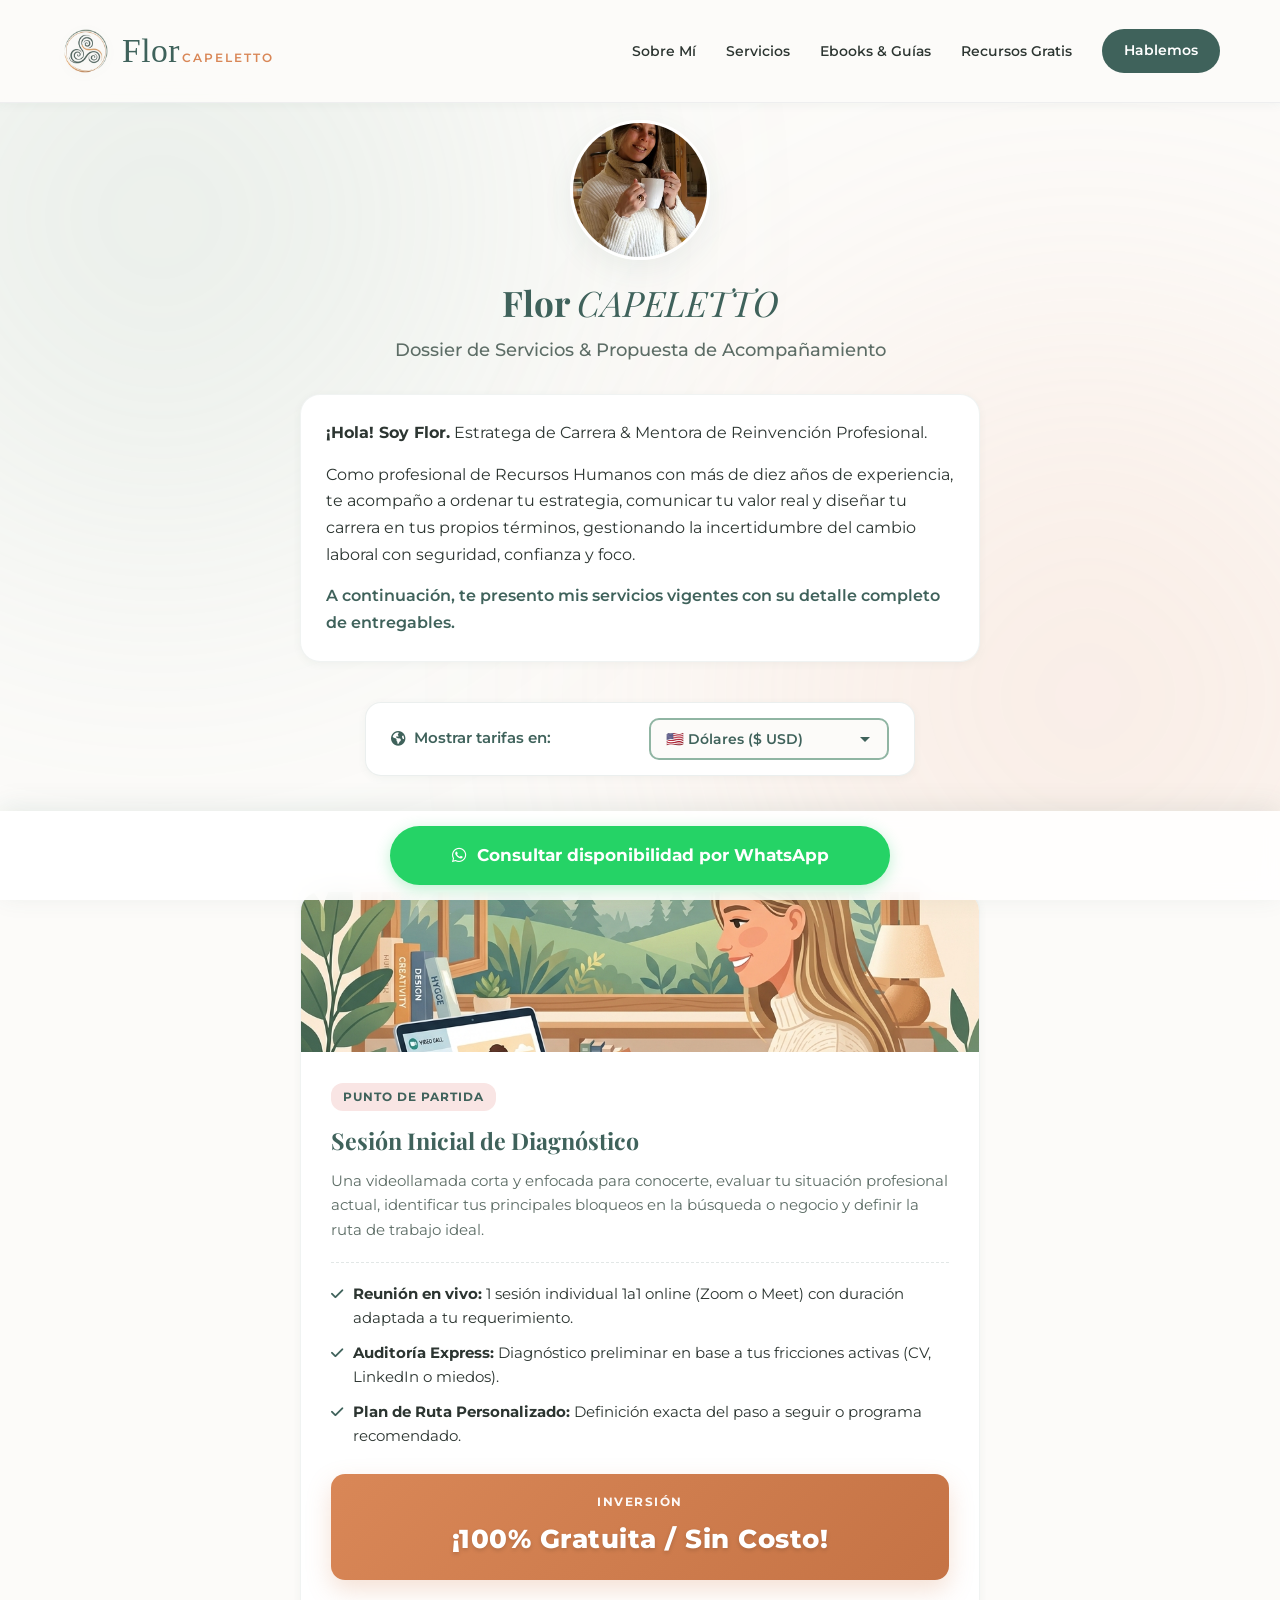
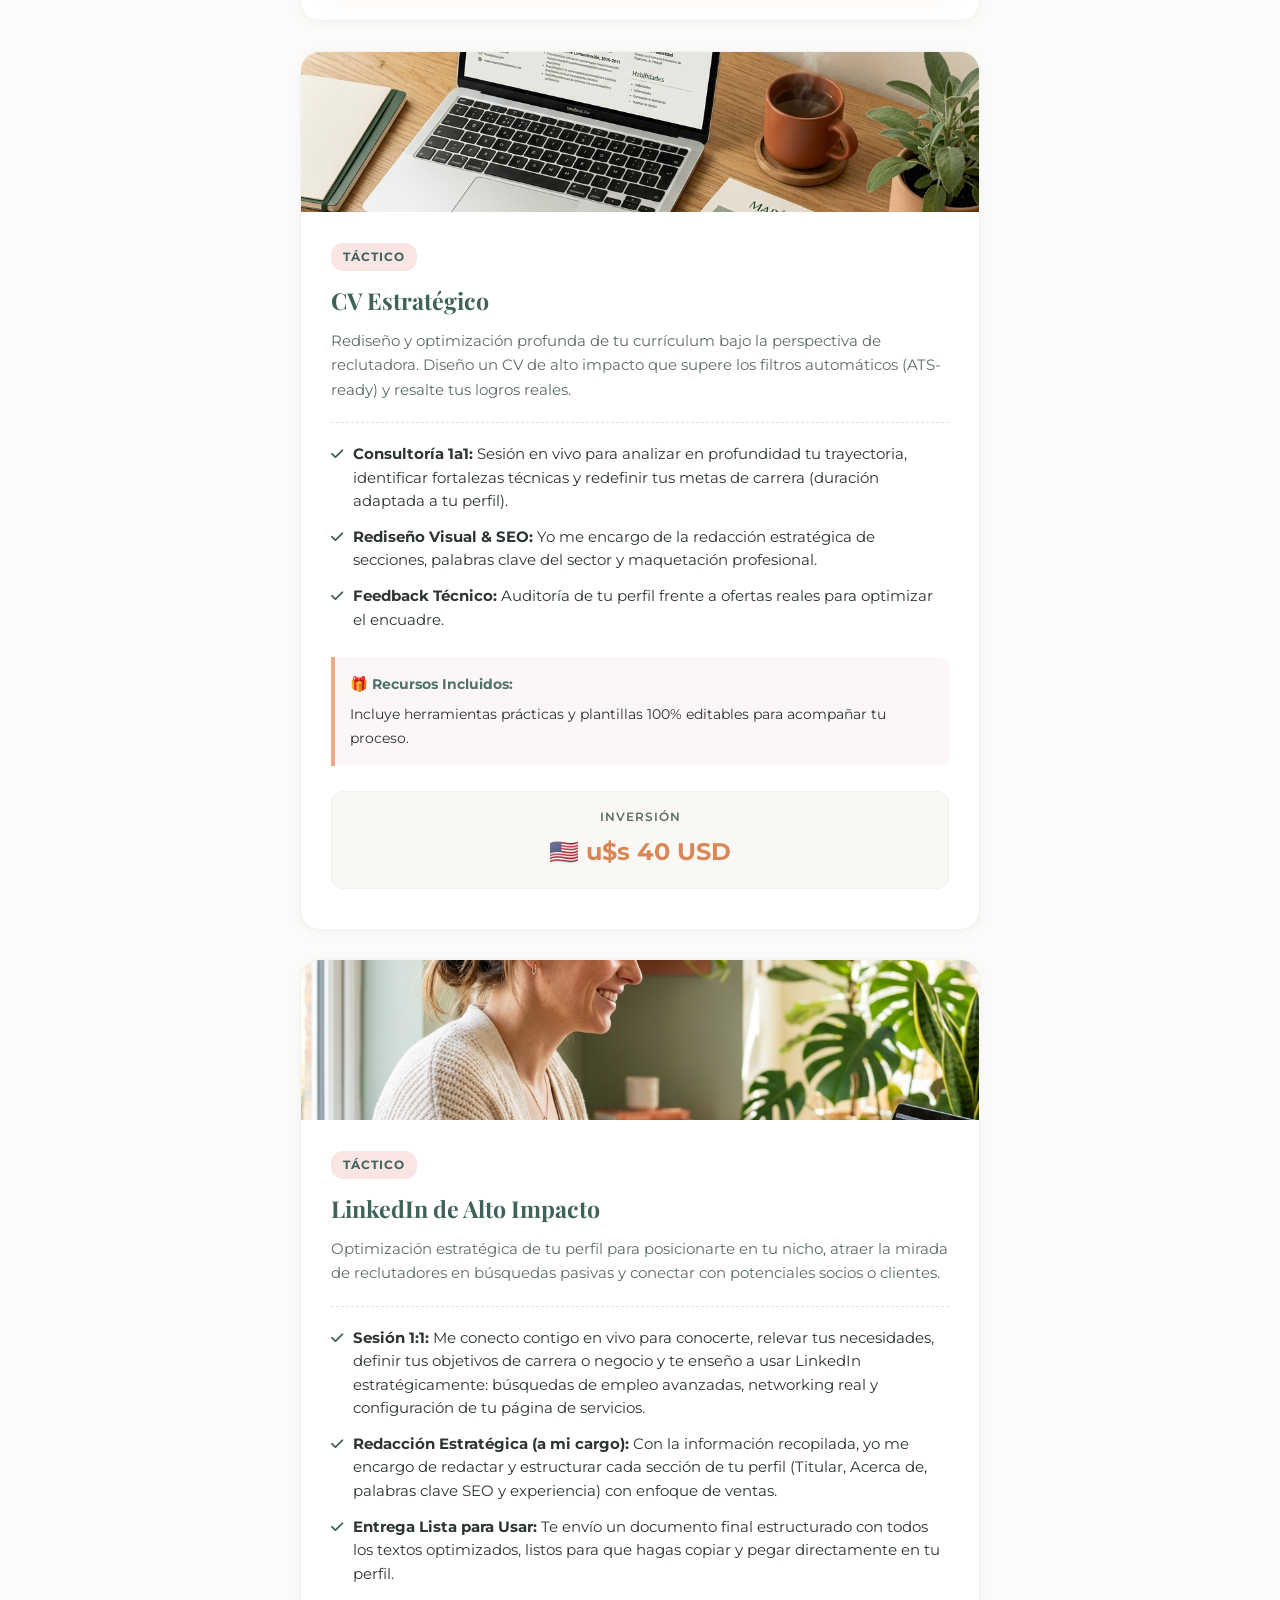
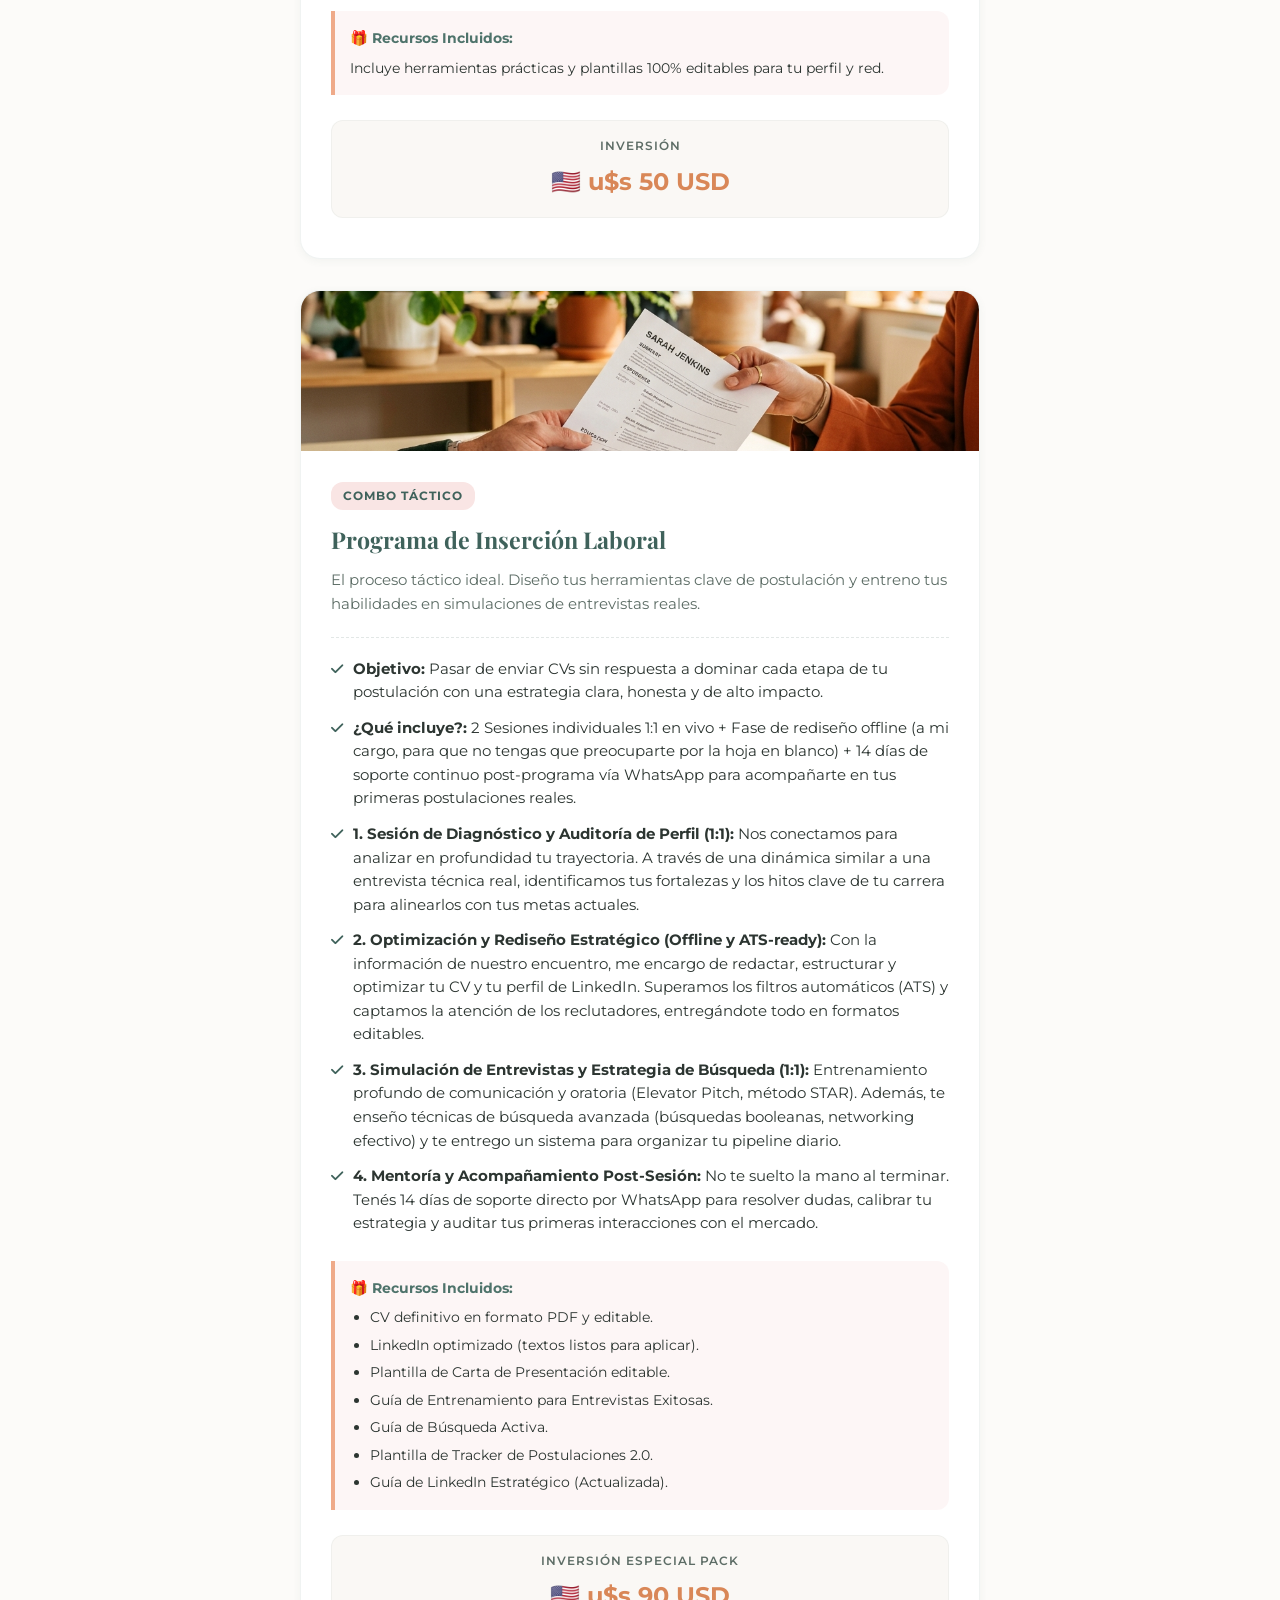
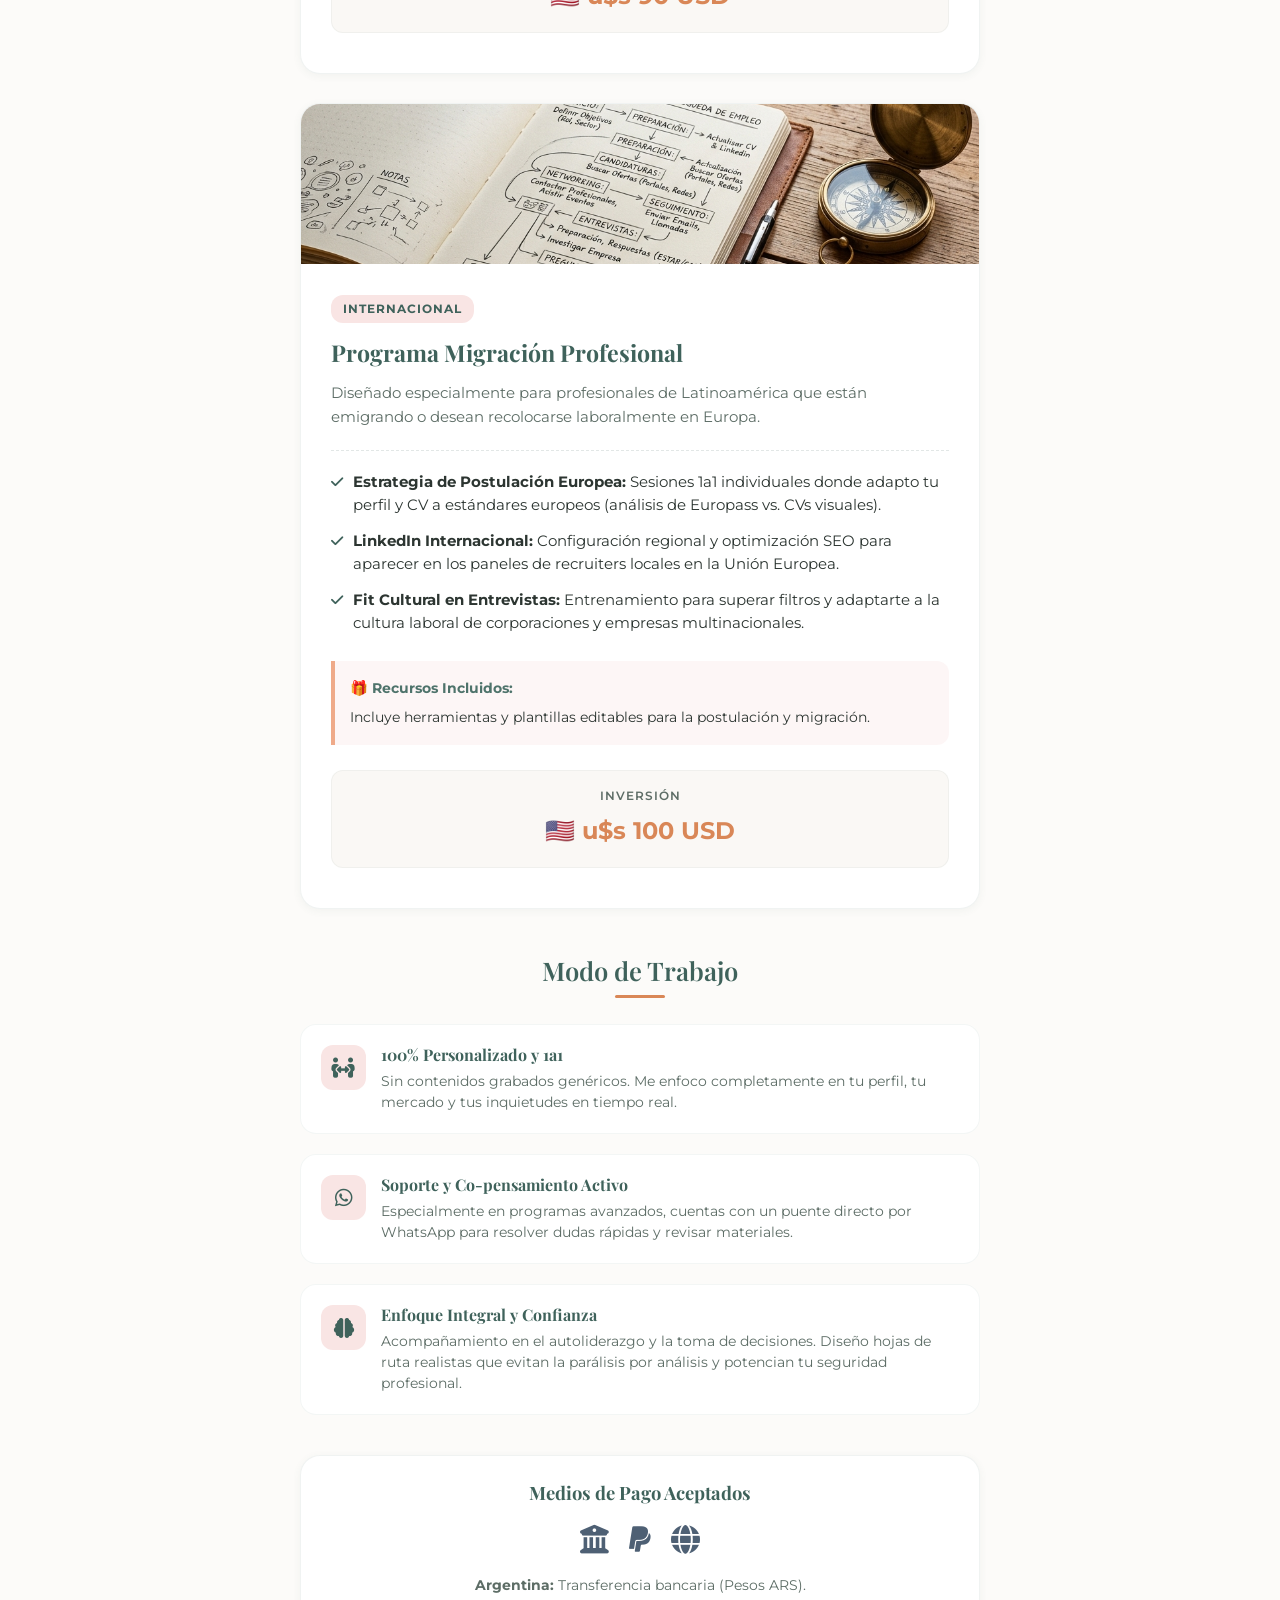
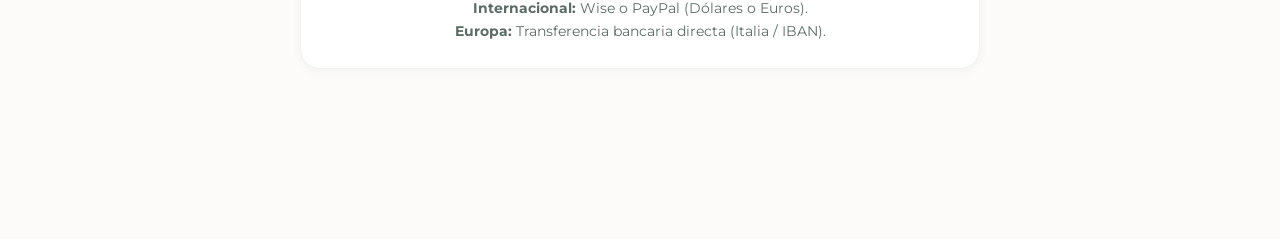
==== commit e92cbd55: "Actualizar vocabulario y lista de recursos en servicios y dossier" ====
--- a/dossier.html
+++ b/dossier.html
@@ -589,7 +589,7 @@
                 <p class="service-card-desc">Rediseño y optimización profunda de tu currículum bajo la perspectiva de reclutadora. Diseño un CV de alto impacto que supere los filtros automáticos (ATS-ready) y resalte tus logros reales.</p>
                 
                 <ul class="service-card-includes">
-                    <li><i class="fa-solid fa-check"></i> <span><strong>Consultoría 1a1:</strong> Sesión en vivo para deconstruir tu trayectoria, identificar fortalezas técnicas y redefinir tus metas de carrera (duración adaptada a tu perfil).</span></li>
+                    <li><i class="fa-solid fa-check"></i> <span><strong>Consultoría 1a1:</strong> Sesión en vivo para analizar en profundidad tu trayectoria, identificar fortalezas técnicas y redefinir tus metas de carrera (duración adaptada a tu perfil).</span></li>
                     <li><i class="fa-solid fa-check"></i> <span><strong>Rediseño Visual & SEO:</strong> Yo me encargo de la redacción estratégica de secciones, palabras clave del sector y maquetación profesional.</span></li>
                     <li><i class="fa-solid fa-check"></i> <span><strong>Feedback Técnico:</strong> Auditoría de tu perfil frente a ofertas reales para optimizar el encuadre.</span></li>
                 </ul>
@@ -655,15 +655,23 @@
                 <ul class="service-card-includes">
                     <li><i class="fa-solid fa-check"></i> <span><strong>Objetivo:</strong> Pasar de enviar CVs sin respuesta a dominar cada etapa de tu postulación con una estrategia clara, honesta y de alto impacto.</span></li>
                     <li><i class="fa-solid fa-check"></i> <span><strong>¿Qué incluye?:</strong> 2 Sesiones individuales 1:1 en vivo + Fase de rediseño offline (a mi cargo, para que no tengas que preocuparte por la hoja en blanco) + 14 días de soporte continuo post-programa vía WhatsApp para acompañarte en tus primeras postulaciones reales.</span></li>
-                    <li><i class="fa-solid fa-check"></i> <span><strong>1. Sesión de Diagnóstico y Auditoría de Perfil (1:1):</strong> Nos conectamos para deconstruir tu trayectoria. A través de una dinámica similar a una entrevista técnica real, identificamos tus fortalezas y los hitos clave de tu carrera para alinearlos con tus metas actuales.</span></li>
+                    <li><i class="fa-solid fa-check"></i> <span><strong>1. Sesión de Diagnóstico y Auditoría de Perfil (1:1):</strong> Nos conectamos para analizar en profundidad tu trayectoria. A través de una dinámica similar a una entrevista técnica real, identificamos tus fortalezas y los hitos clave de tu carrera para alinearlos con tus metas actuales.</span></li>
                     <li><i class="fa-solid fa-check"></i> <span><strong>2. Optimización y Rediseño Estratégico (Offline y ATS-ready):</strong> Con la información de nuestro encuentro, me encargo de redactar, estructurar y optimizar tu CV y tu perfil de LinkedIn. Superamos los filtros automáticos (ATS) y captamos la atención de los reclutadores, entregándote todo en formatos editables.</span></li>
                     <li><i class="fa-solid fa-check"></i> <span><strong>3. Simulación de Entrevistas y Estrategia de Búsqueda (1:1):</strong> Entrenamiento profundo de comunicación y oratoria (Elevator Pitch, método STAR). Además, te enseño técnicas de búsqueda avanzada (búsquedas booleanas, networking efectivo) y te entrego un sistema para organizar tu pipeline diario.</span></li>
                     <li><i class="fa-solid fa-check"></i> <span><strong>4. Mentoría y Acompañamiento Post-Sesión:</strong> No te suelto la mano al terminar. Tenés 14 días de soporte directo por WhatsApp para resolver dudas, calibrar tu estrategia y auditar tus primeras interacciones con el mercado.</span></li>
                 </ul>
 
                 <div class="templates-highlight-box">
-                    <strong>🎁 + 5 Recursos listos para usar:</strong>
-                    Incluye: CV definitivo en formato PDF y editable (Word/Canva), LinkedIn optimizado (copys listos), plantilla de Carta de Presentación, Guía Completa de Entrevistas y Oratoria, Guía de Búsqueda Activa & Postulaciones Tracker.
+                    <strong>🎁 Recursos Incluidos:</strong>
+                    <ul style="margin: 5px 0 0 0; padding-left: 20px; color: var(--text-main); font-size: 0.9rem;">
+                        <li style="margin-bottom: 3px;">CV definitivo en formato PDF y editable.</li>
+                        <li style="margin-bottom: 3px;">LinkedIn optimizado (textos listos para aplicar).</li>
+                        <li style="margin-bottom: 3px;">Plantilla de Carta de Presentación editable.</li>
+                        <li style="margin-bottom: 3px;">Guía de Entrenamiento para Entrevistas Exitosas.</li>
+                        <li style="margin-bottom: 3px;">Guía de Búsqueda Activa.</li>
+                        <li style="margin-bottom: 3px;">Plantilla de Tracker de Postulaciones 2.0.</li>
+                        <li style="margin-bottom: 0;">Guía de LinkedIn Estratégico (Actualizada).</li>
+                    </ul>
                 </div>
 
                 <div class="service-price-block">
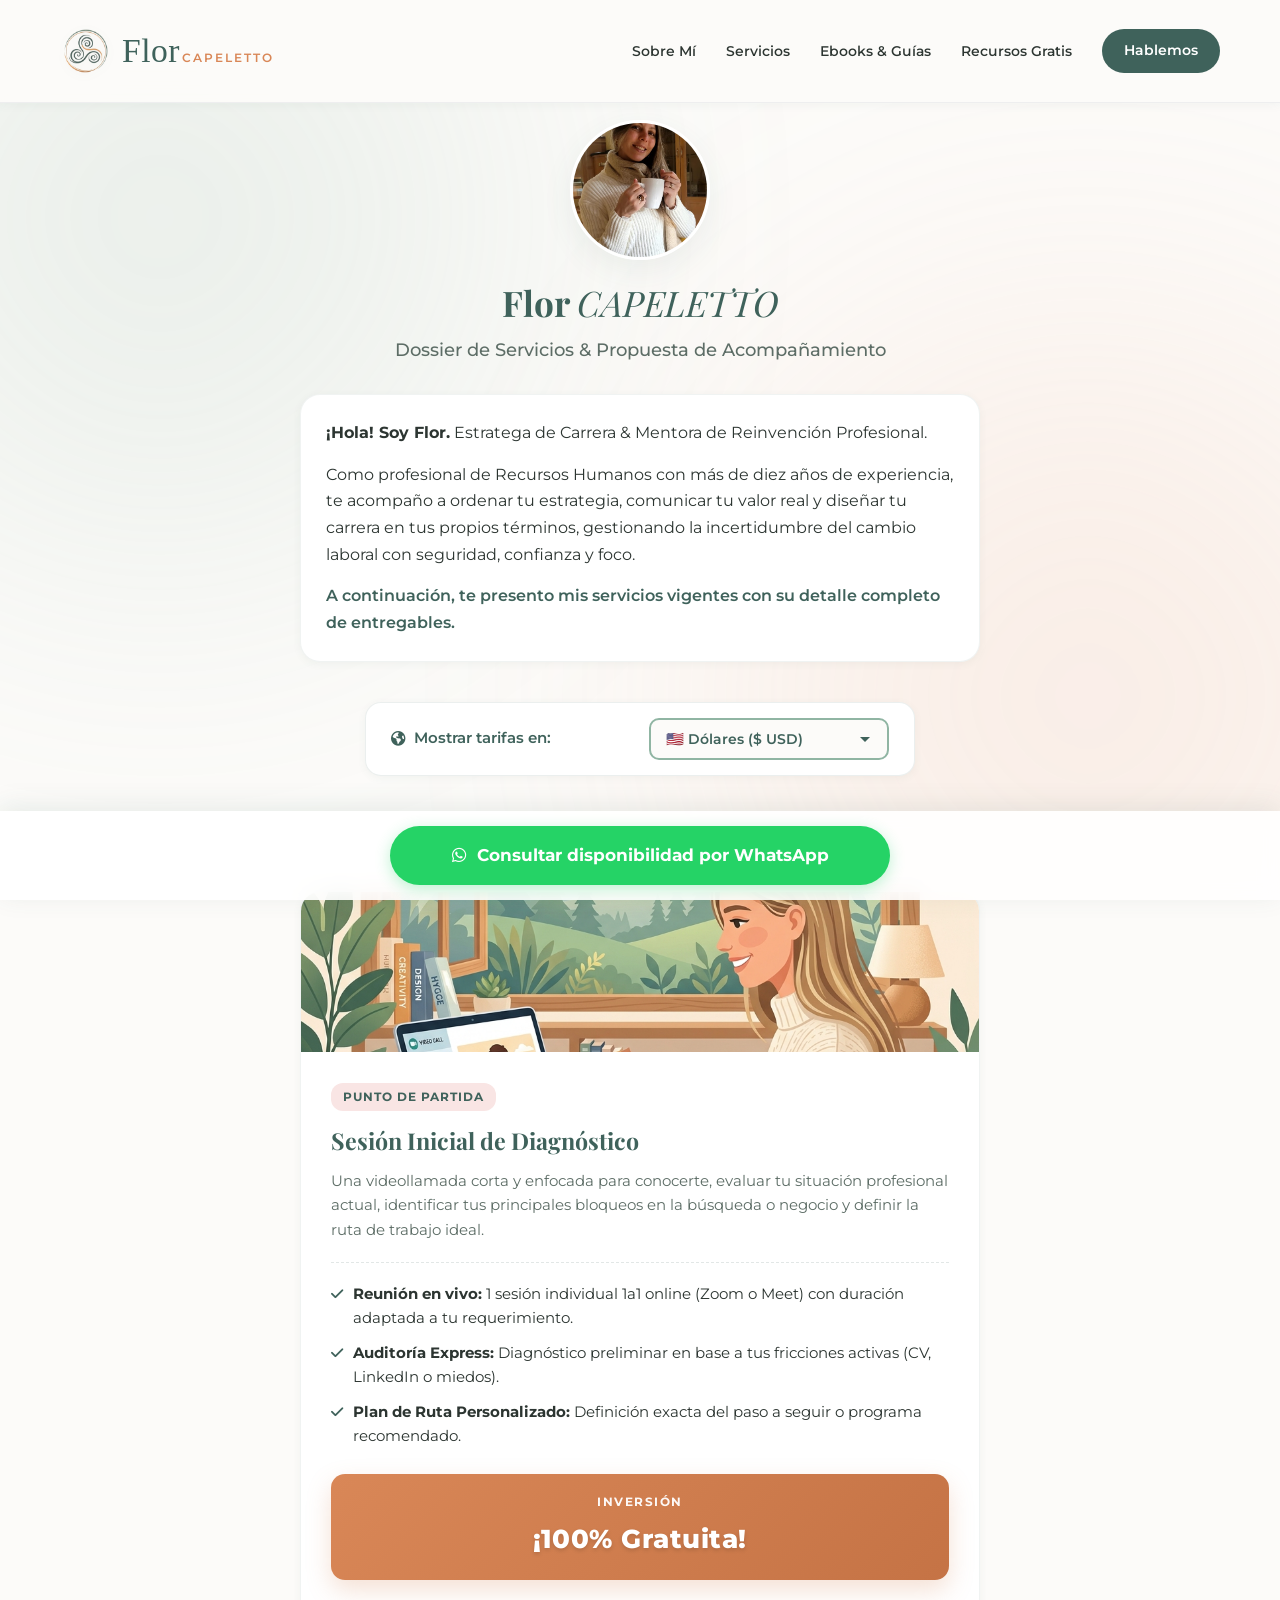
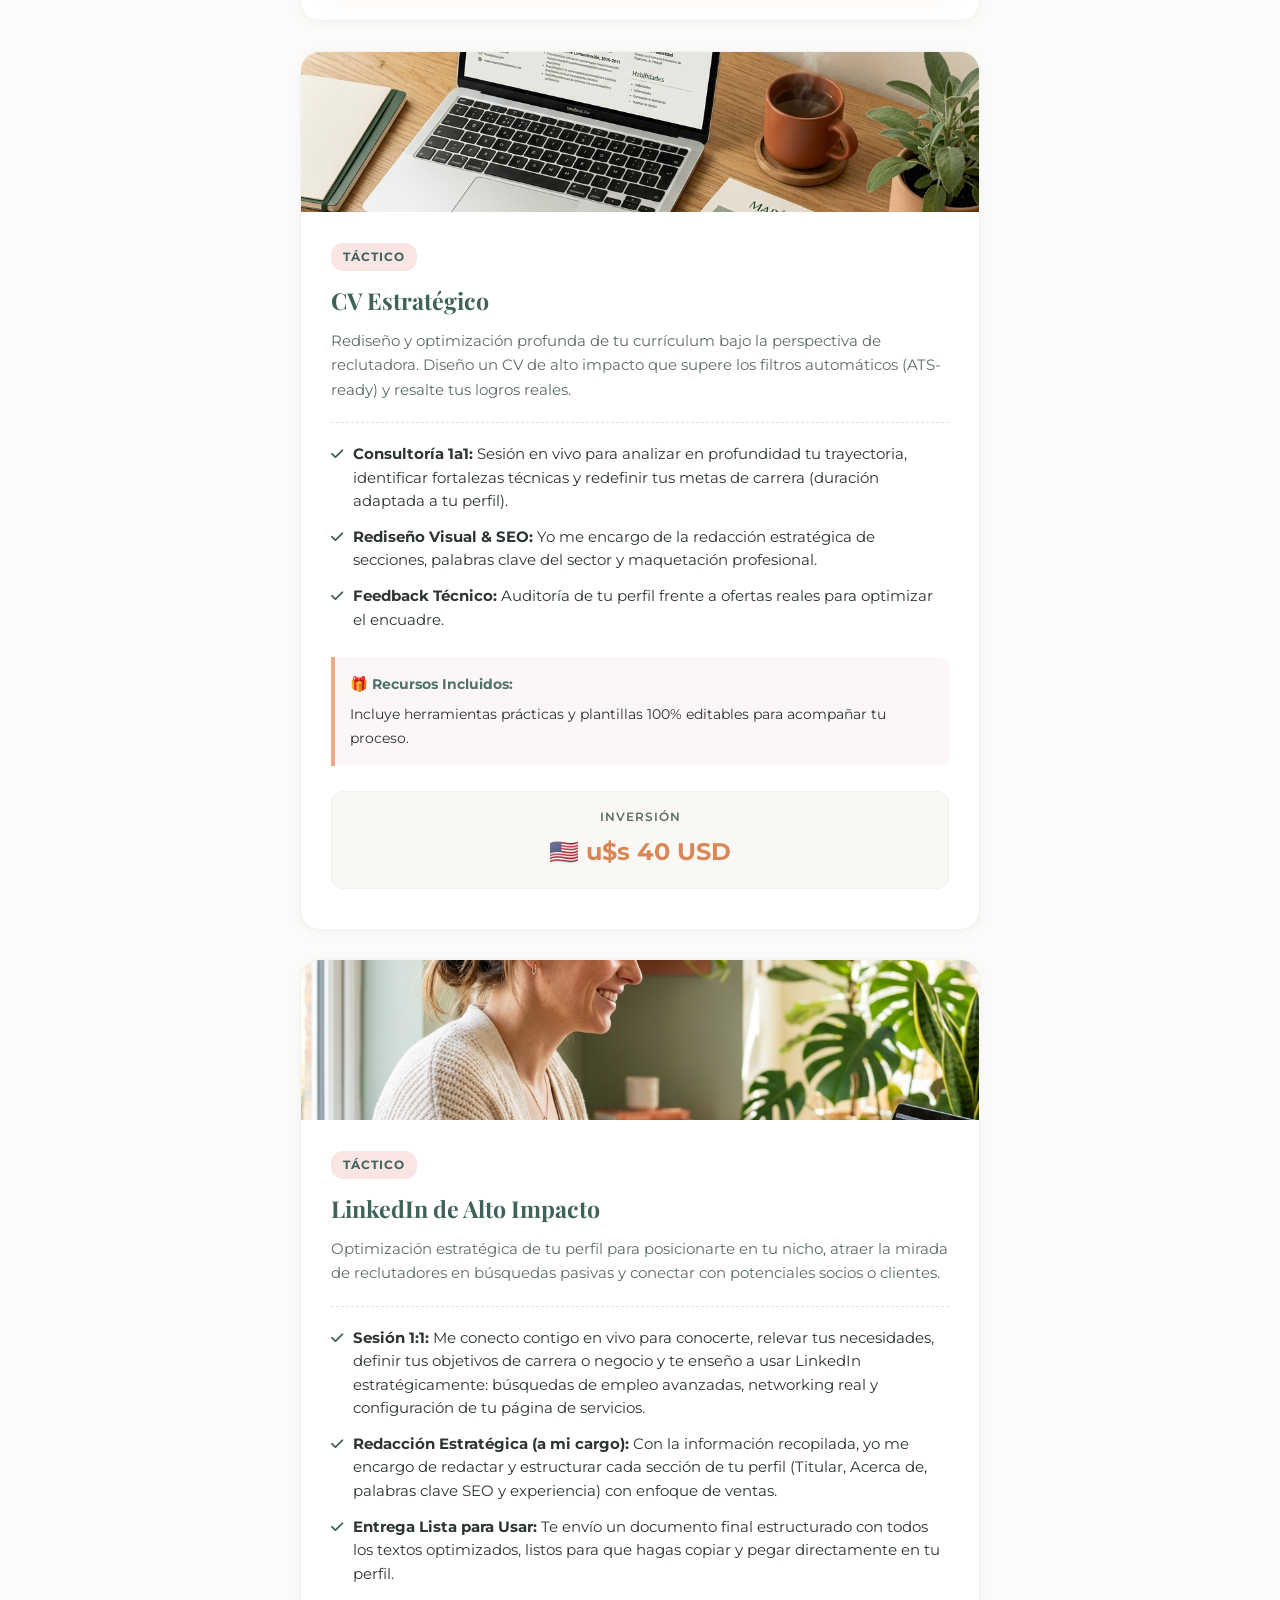
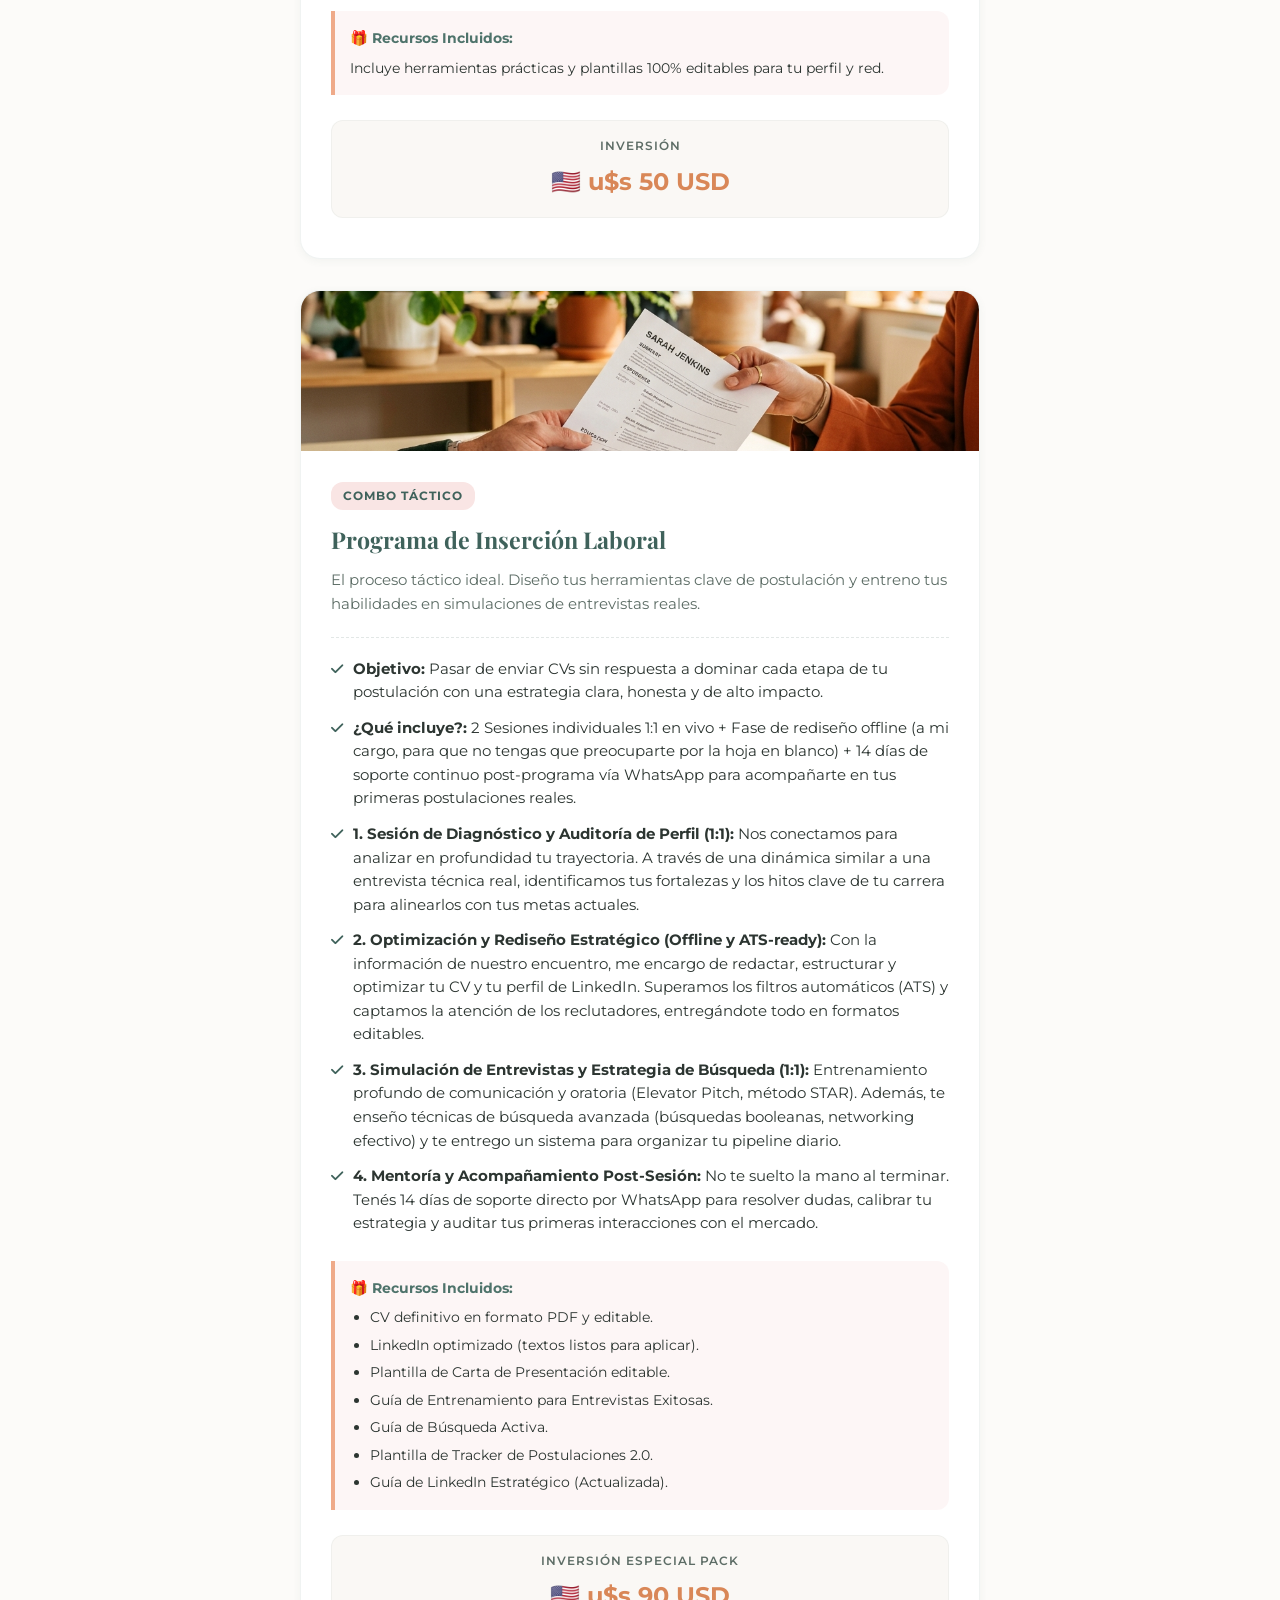
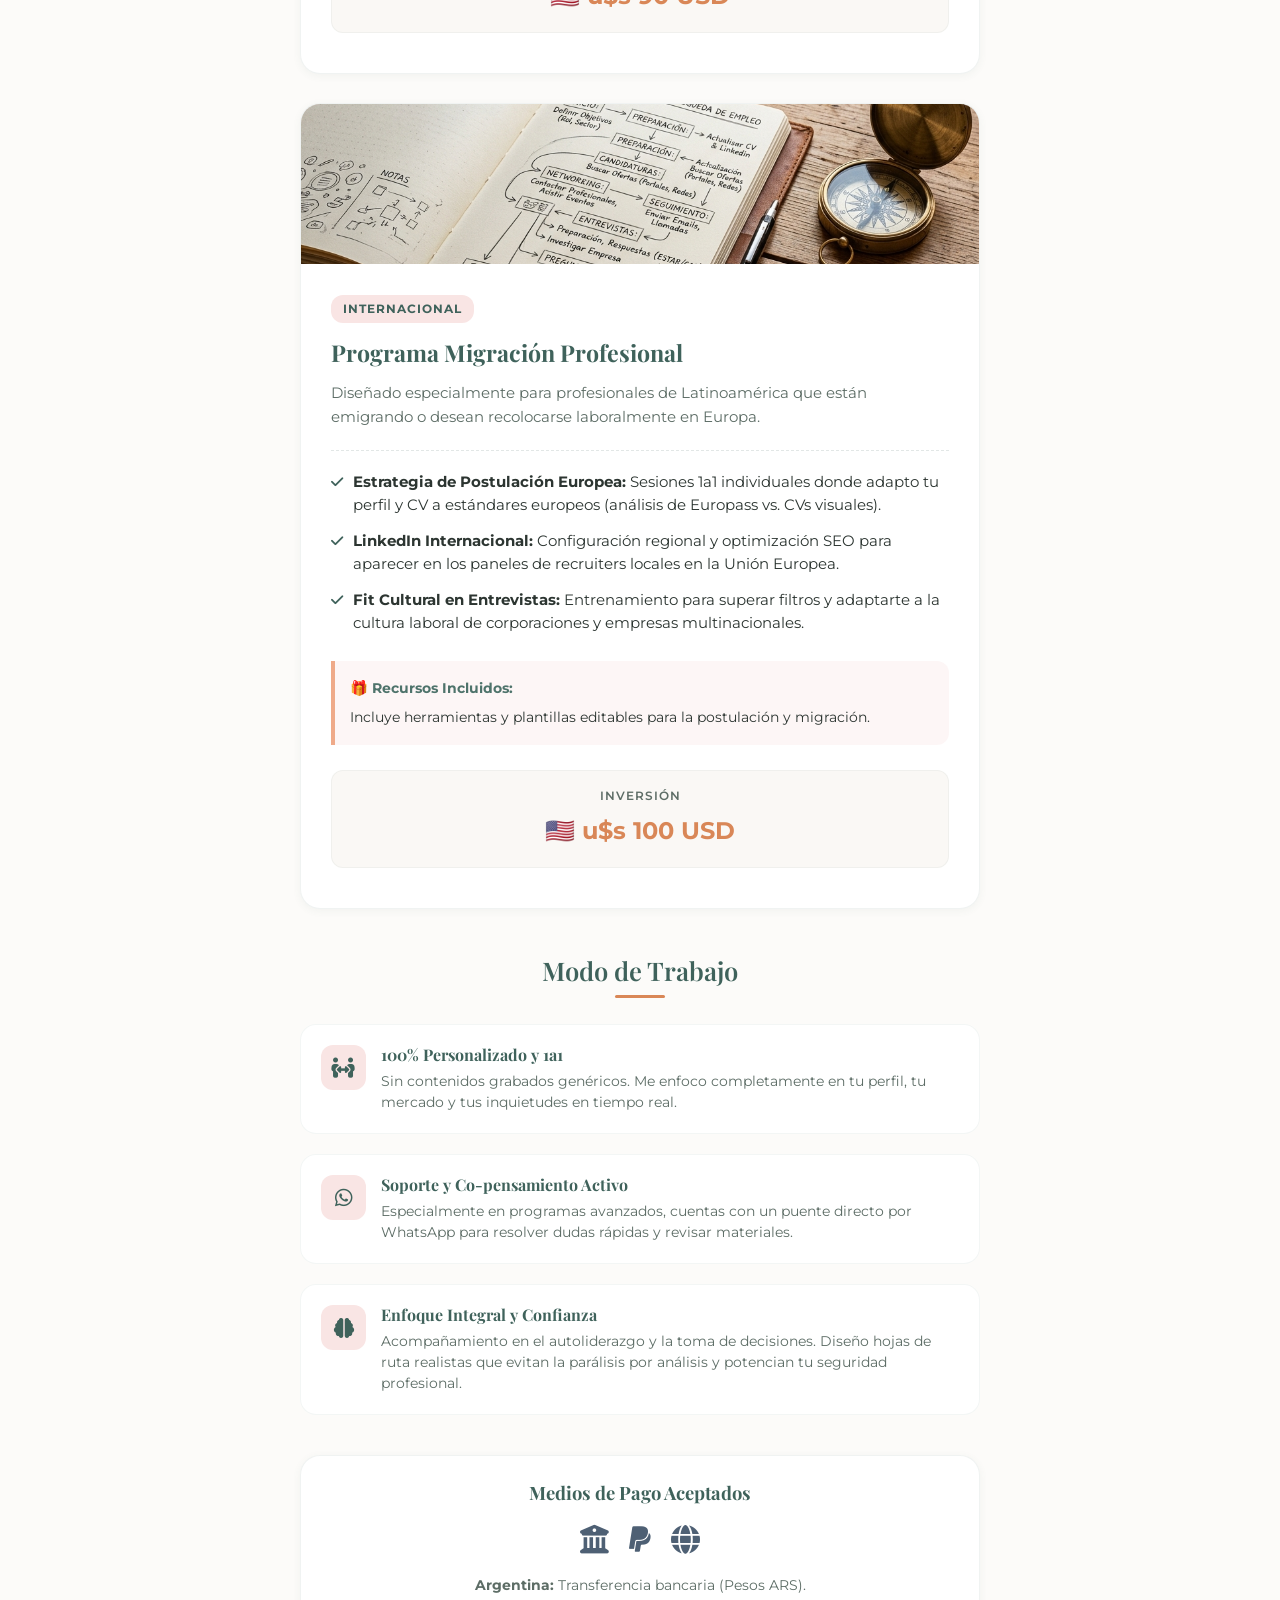
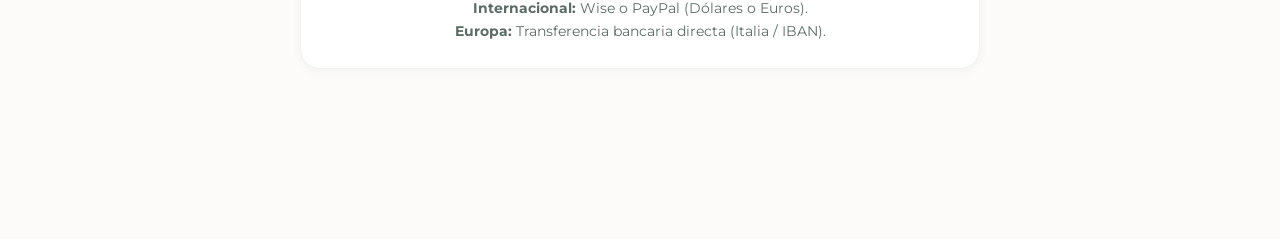
==== commit e2ee4957: "Update dossier.html" ====
--- a/dossier.html
+++ b/dossier.html
@@ -572,7 +572,7 @@
                 <div class="service-price-block" style="background: linear-gradient(135deg, var(--accent) 0%, var(--accent-hover) 100%); border: none; border-radius: 14px; padding: 18px 20px; margin-top: 15px; text-align: center; box-shadow: var(--shadow-accent);">
                     <div class="price-label" style="color: rgba(255, 255, 255, 0.95); font-weight: 700; letter-spacing: 1.5px; font-size: 0.75rem;">INVERSIÓN</div>
                     <div class="price-value-container">
-                        <span class="price-primary" style="color: var(--white); font-size: 1.65rem; font-weight: 800; text-shadow: 0 2px 4px rgba(0,0,0,0.15); letter-spacing: 0.5px;">¡100% Gratuita / Sin Costo!</span>
+                        <span class="price-primary" style="color: var(--white); font-size: 1.65rem; font-weight: 800; text-shadow: 0 2px 4px rgba(0,0,0,0.15); letter-spacing: 0.5px;">¡100% Gratuita!</span>
                     </div>
                 </div>
             </div>
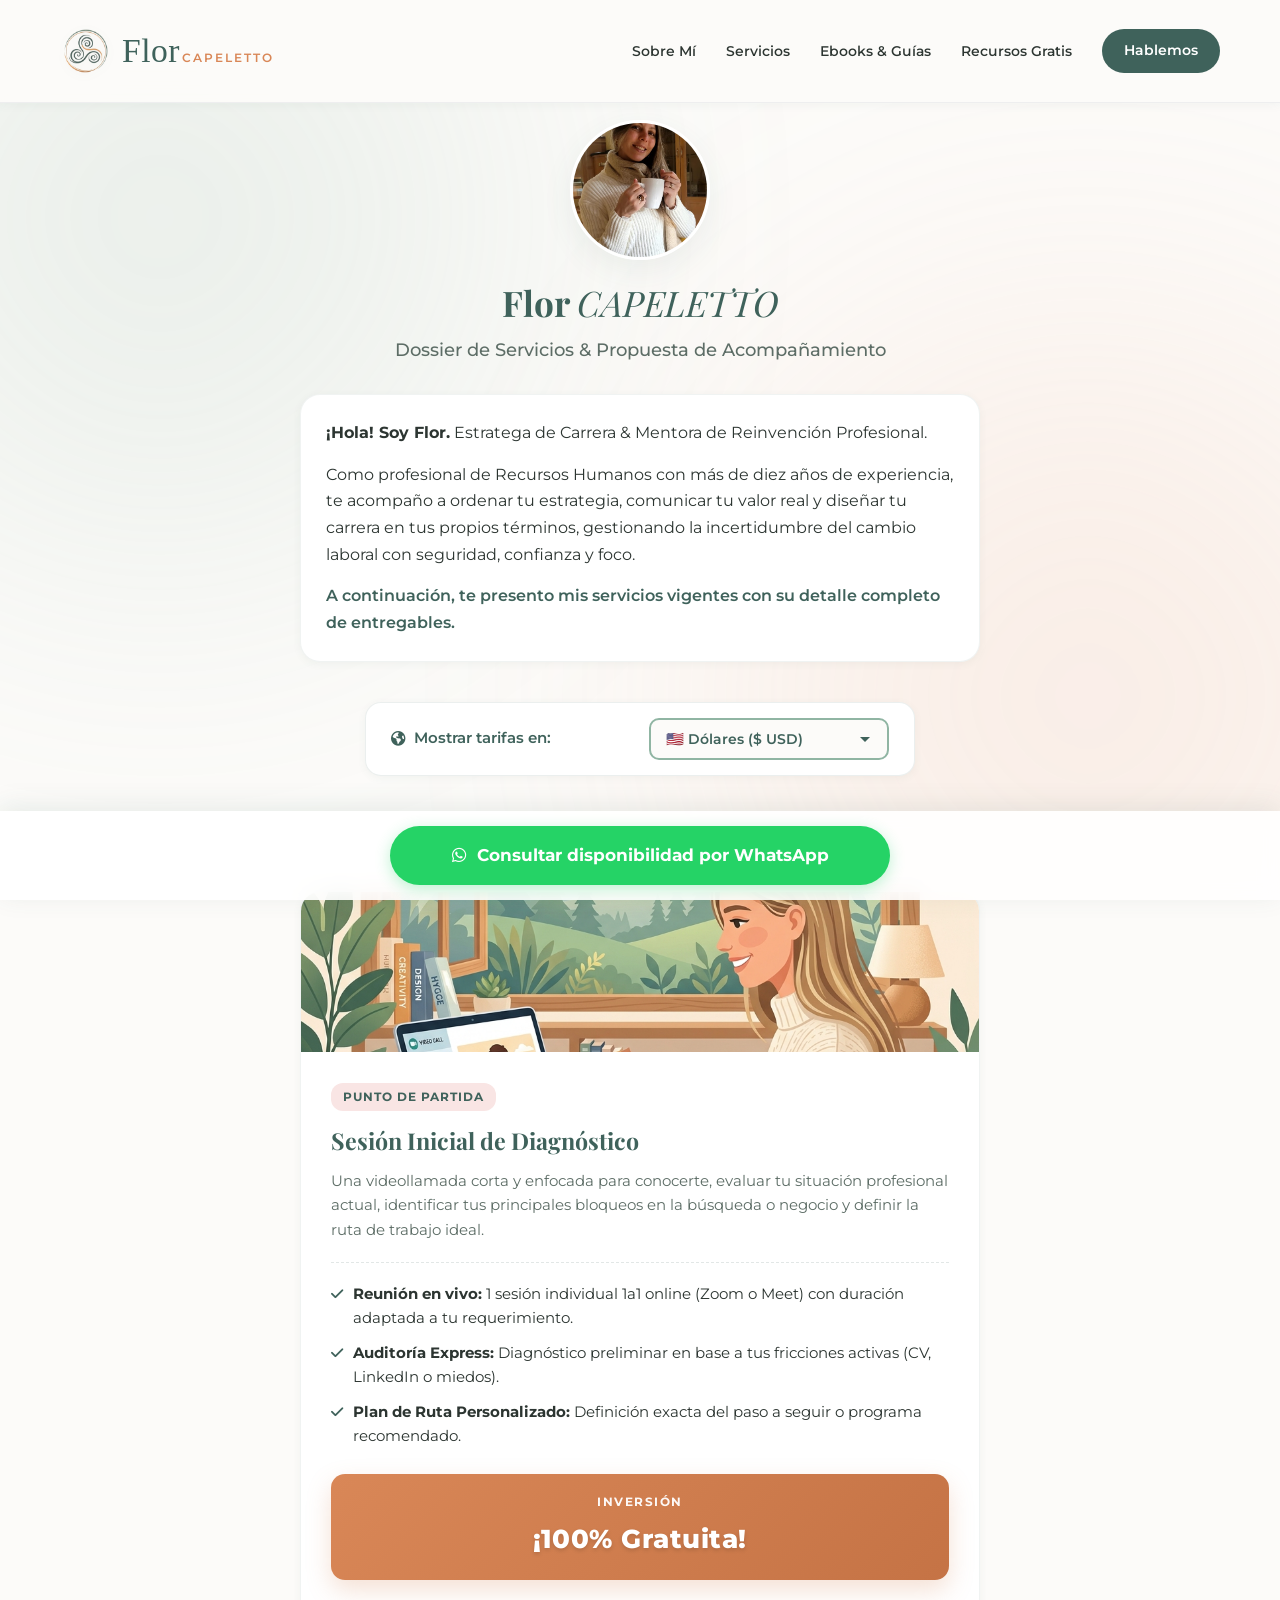
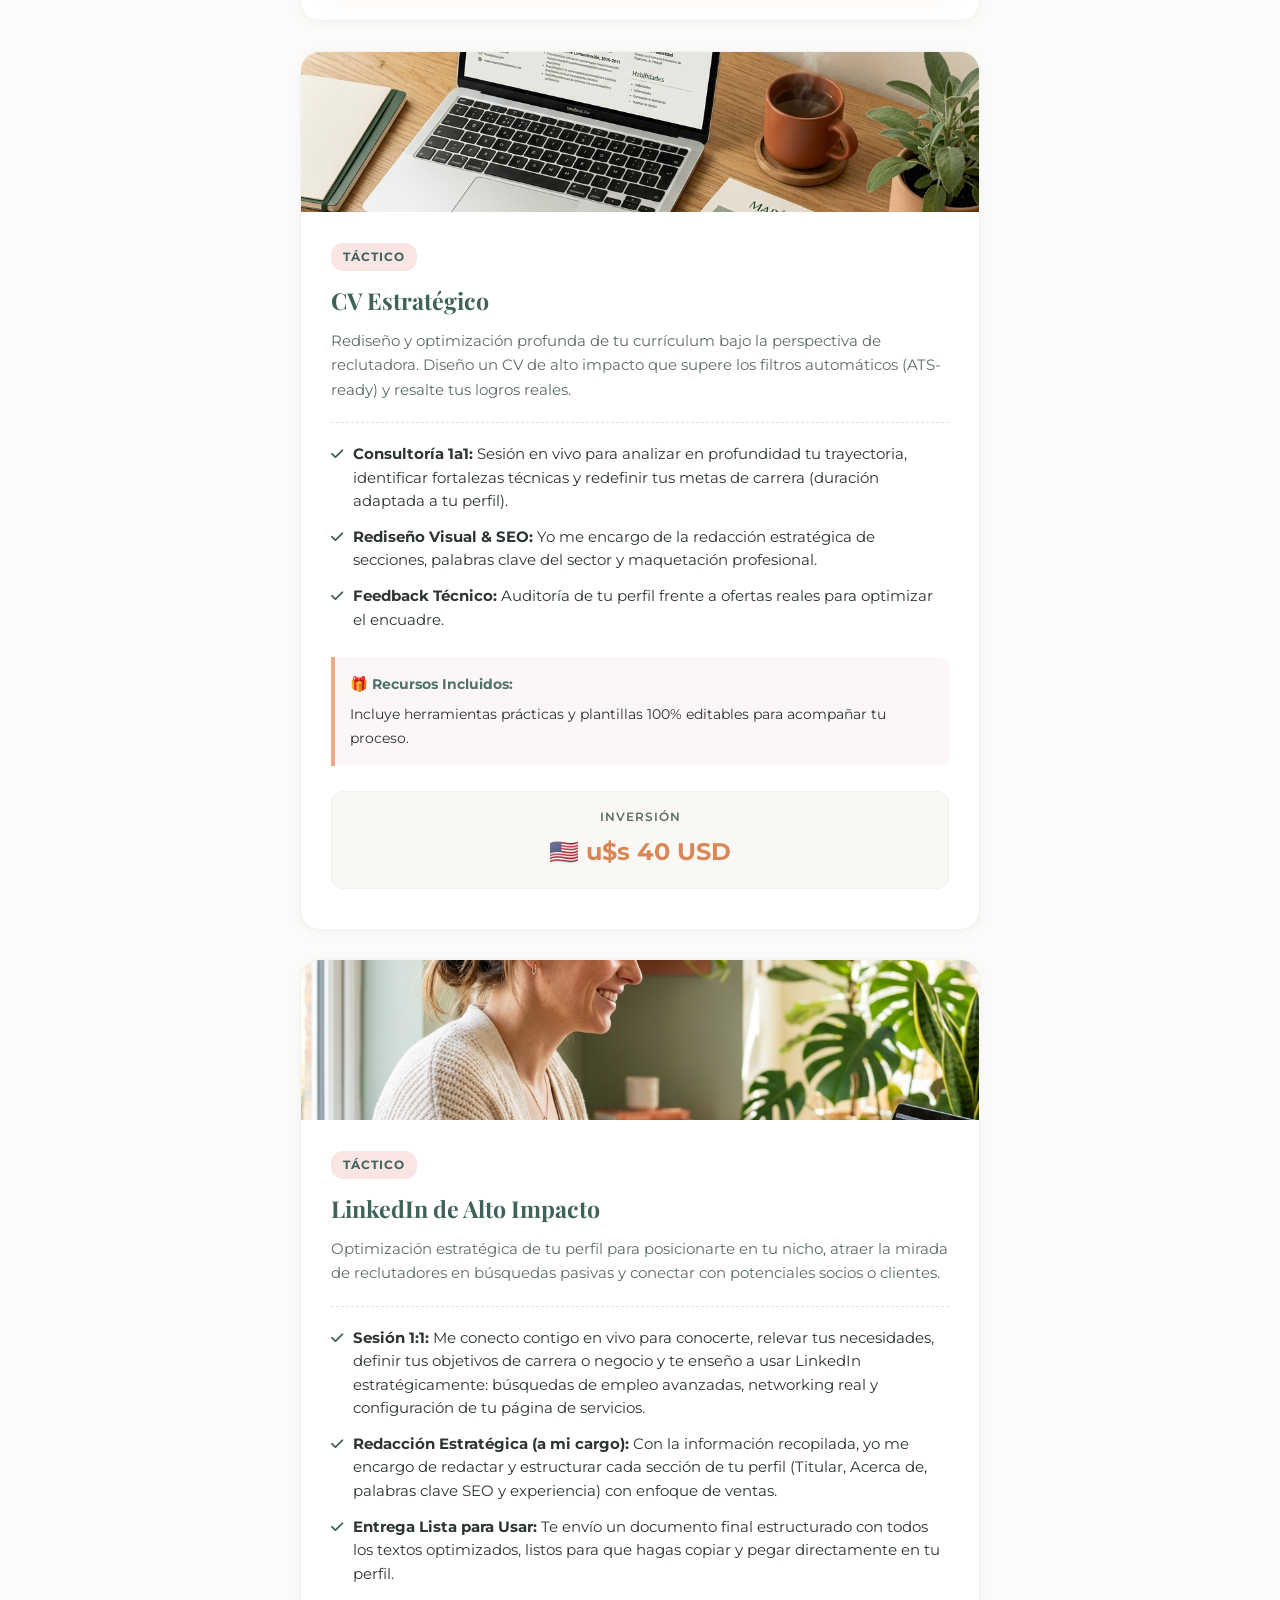
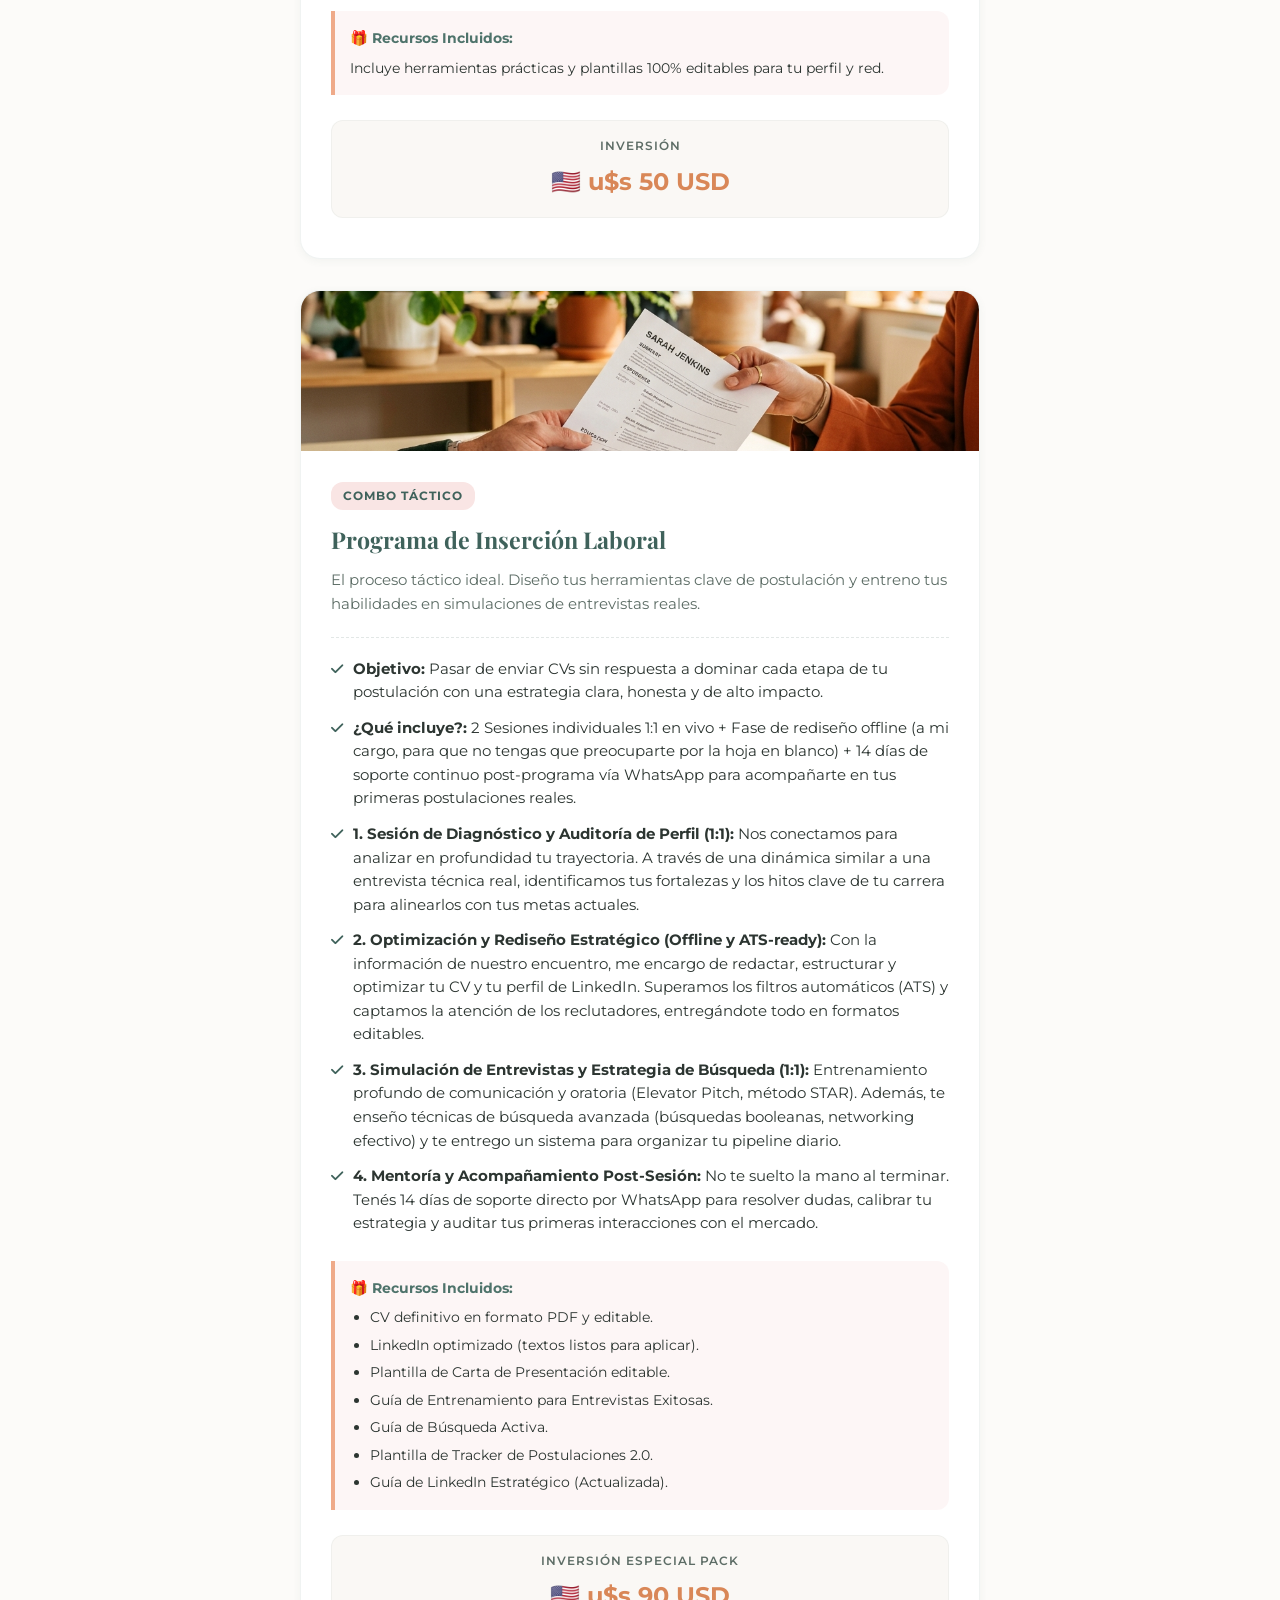
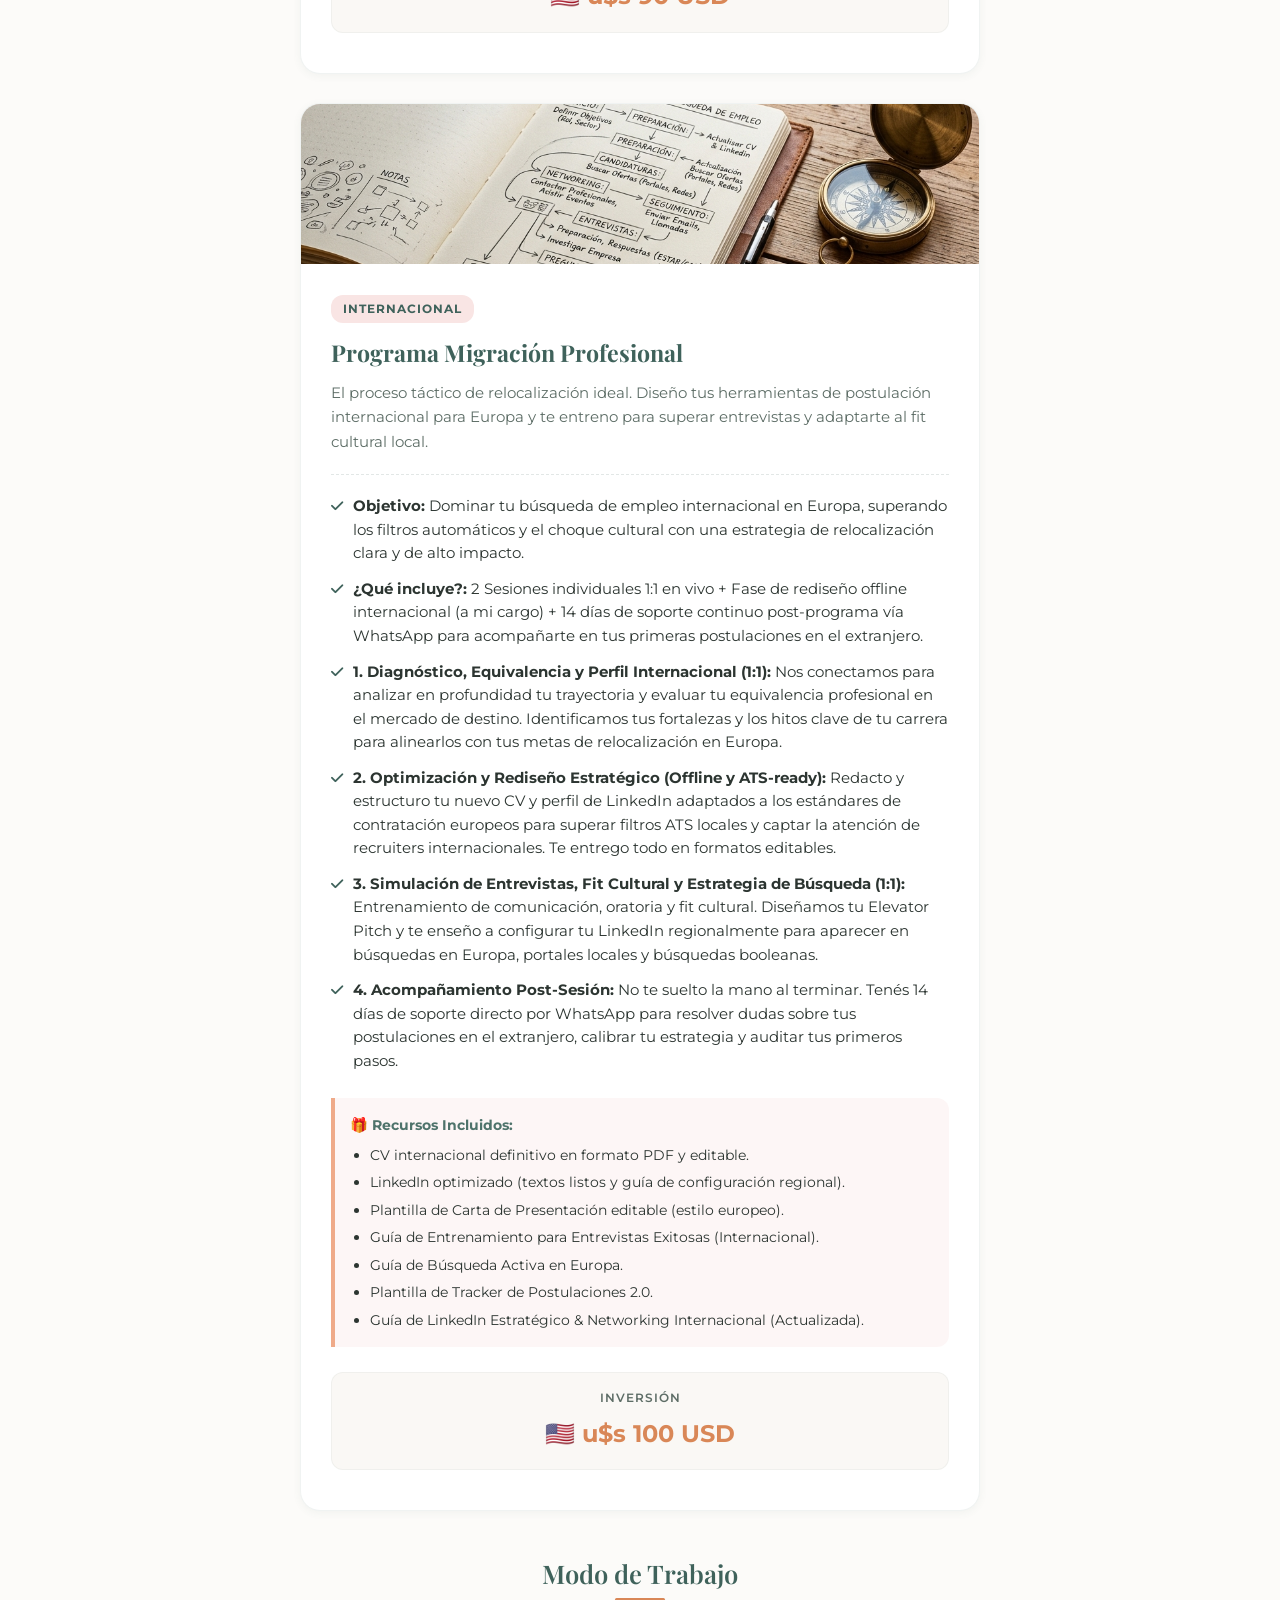
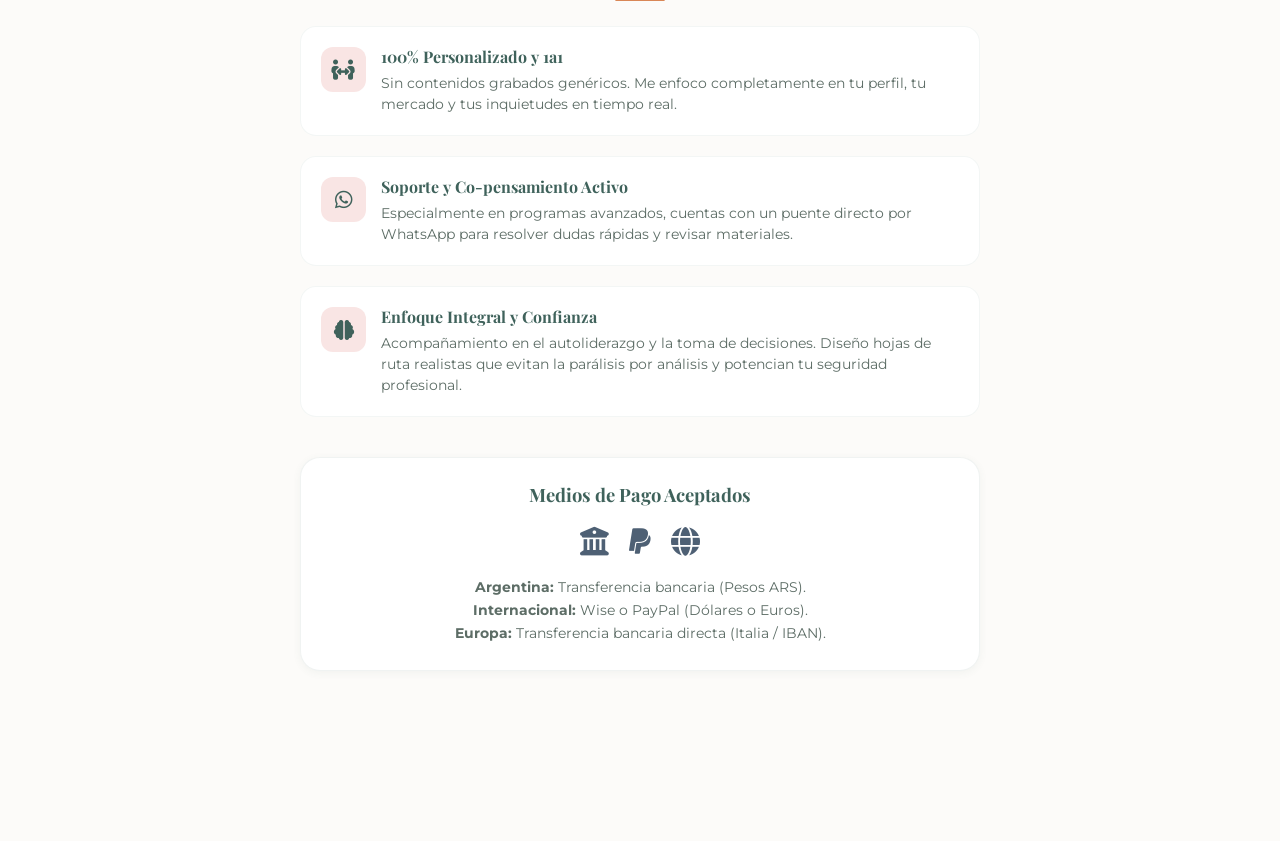
==== commit ecf625f5: "sacar precios web" ====
--- a/dossier.html
+++ b/dossier.html
@@ -693,17 +693,28 @@
             <div class="service-card-body">
                 <span class="service-card-tag">Internacional</span>
                 <h3 class="service-card-title">Programa Migración Profesional</h3>
-                <p class="service-card-desc">Diseñado especialmente para profesionales de Latinoamérica que están emigrando o desean recolocarse laboralmente en Europa.</p>
+                <p class="service-card-desc">El proceso táctico de relocalización ideal. Diseño tus herramientas de postulación internacional para Europa y te entreno para superar entrevistas y adaptarte al fit cultural local.</p>
                 
                 <ul class="service-card-includes">
-                    <li><i class="fa-solid fa-check"></i> <span><strong>Estrategia de Postulación Europea:</strong> Sesiones 1a1 individuales donde adapto tu perfil y CV a estándares europeos (análisis de Europass vs. CVs visuales).</span></li>
-                    <li><i class="fa-solid fa-check"></i> <span><strong>LinkedIn Internacional:</strong> Configuración regional y optimización SEO para aparecer en los paneles de recruiters locales en la Unión Europea.</span></li>
-                    <li><i class="fa-solid fa-check"></i> <span><strong>Fit Cultural en Entrevistas:</strong> Entrenamiento para superar filtros y adaptarte a la cultura laboral de corporaciones y empresas multinacionales.</span></li>
+                    <li><i class="fa-solid fa-check"></i> <span><strong>Objetivo:</strong> Dominar tu búsqueda de empleo internacional en Europa, superando los filtros automáticos y el choque cultural con una estrategia de relocalización clara y de alto impacto.</span></li>
+                    <li><i class="fa-solid fa-check"></i> <span><strong>¿Qué incluye?:</strong> 2 Sesiones individuales 1:1 en vivo + Fase de rediseño offline internacional (a mi cargo) + 14 días de soporte continuo post-programa vía WhatsApp para acompañarte en tus primeras postulaciones en el extranjero.</span></li>
+                    <li><i class="fa-solid fa-check"></i> <span><strong>1. Diagnóstico, Equivalencia y Perfil Internacional (1:1):</strong> Nos conectamos para analizar en profundidad tu trayectoria y evaluar tu equivalencia profesional en el mercado de destino. Identificamos tus fortalezas y los hitos clave de tu carrera para alinearlos con tus metas de relocalización en Europa.</span></li>
+                    <li><i class="fa-solid fa-check"></i> <span><strong>2. Optimización y Rediseño Estratégico (Offline y ATS-ready):</strong> Redacto y estructuro tu nuevo CV y perfil de LinkedIn adaptados a los estándares de contratación europeos para superar filtros ATS locales y captar la atención de recruiters internacionales. Te entrego todo en formatos editables.</span></li>
+                    <li><i class="fa-solid fa-check"></i> <span><strong>3. Simulación de Entrevistas, Fit Cultural y Estrategia de Búsqueda (1:1):</strong> Entrenamiento de comunicación, oratoria y fit cultural. Diseñamos tu Elevator Pitch y te enseño a configurar tu LinkedIn regionalmente para aparecer en búsquedas en Europa, portales locales y búsquedas booleanas.</span></li>
+                    <li><i class="fa-solid fa-check"></i> <span><strong>4. Acompañamiento Post-Sesión:</strong> No te suelto la mano al terminar. Tenés 14 días de soporte directo por WhatsApp para resolver dudas sobre tus postulaciones en el extranjero, calibrar tu estrategia y auditar tus primeros pasos.</span></li>
                 </ul>
 
                 <div class="templates-highlight-box">
                     <strong>🎁 Recursos Incluidos:</strong>
-                    Incluye herramientas y plantillas editables para la postulación y migración.
+                    <ul style="margin: 5px 0 0 0; padding-left: 20px; color: var(--text-main); font-size: 0.9rem;">
+                        <li style="margin-bottom: 3px;">CV internacional definitivo en formato PDF y editable.</li>
+                        <li style="margin-bottom: 3px;">LinkedIn optimizado (textos listos y guía de configuración regional).</li>
+                        <li style="margin-bottom: 3px;">Plantilla de Carta de Presentación editable (estilo europeo).</li>
+                        <li style="margin-bottom: 3px;">Guía de Entrenamiento para Entrevistas Exitosas (Internacional).</li>
+                        <li style="margin-bottom: 3px;">Guía de Búsqueda Activa en Europa.</li>
+                        <li style="margin-bottom: 3px;">Plantilla de Tracker de Postulaciones 2.0.</li>
+                        <li style="margin-bottom: 0;">Guía de LinkedIn Estratégico & Networking Internacional (Actualizada).</li>
+                    </ul>
                 </div>
 
                 <div class="service-price-block">
